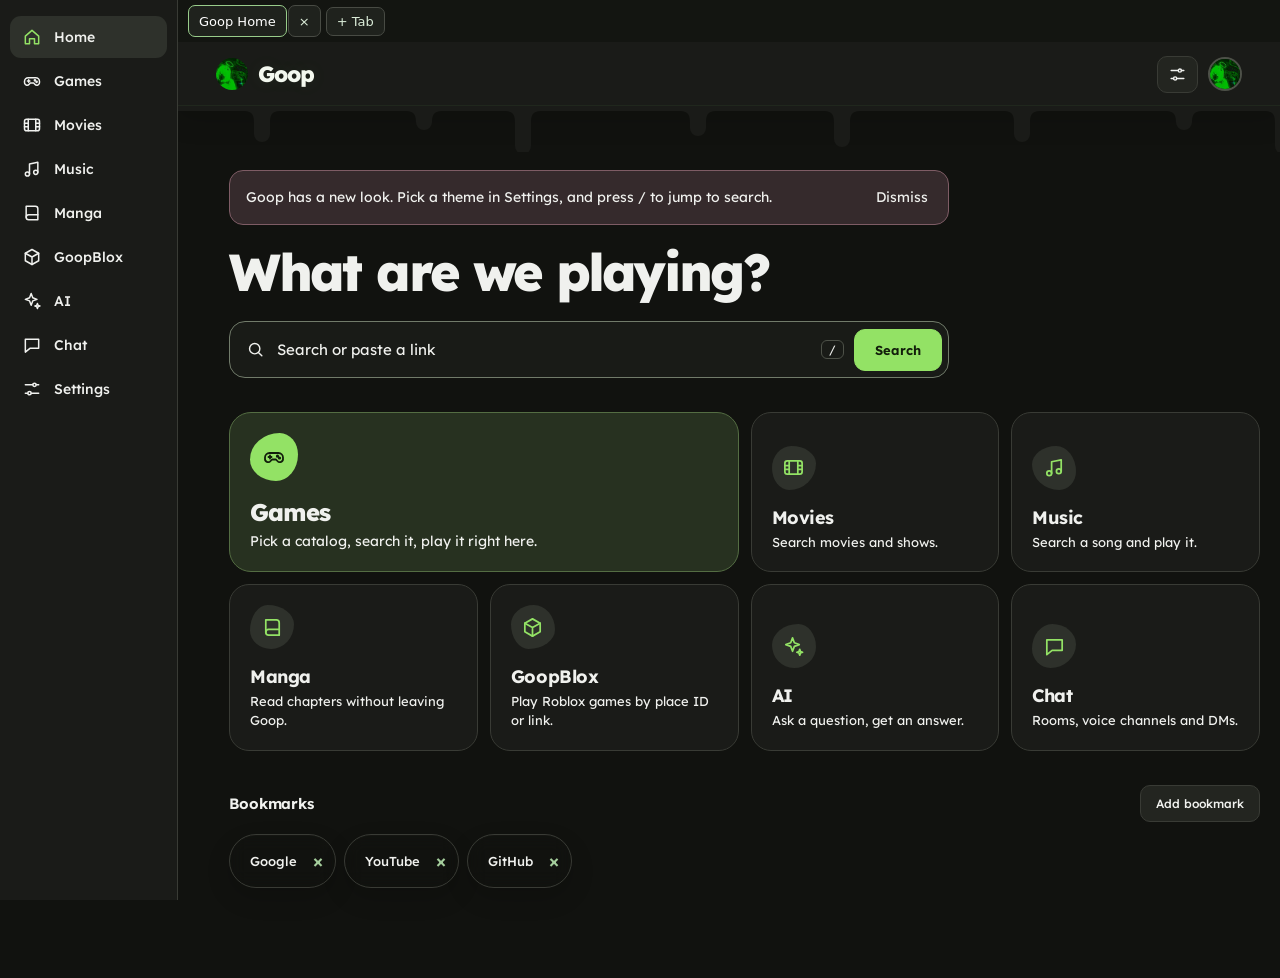
==== index.html @ 8675d6eb "Update Goop to the new SVG and HTML builds index.svg is now the new self-contained foreignObject bui" ====
<!doctype html>
<html lang="en"><head><meta charset="utf-8"><meta name="viewport" content="width=device-width,initial-scale=1"><title>Goop</title>
<script>try{var _t=localStorage.getItem('goop-theme');document.documentElement.dataset.theme=['goop','midnight','ember','matrix'].indexOf(_t)>-1?_t:'goop'}catch(e){document.documentElement.dataset.theme='goop'}</script>
<style data-screen="home" media="all">
@font-face{font-family:Lexend;font-style:normal;font-weight:100 900;font-display:swap;src:url([data-uri]) format('woff')}

:root{color-scheme:dark;--bg:hsl(calc(var(--hue) + 10) calc(var(--sat) * 41.7%) 4.7%);--panel:hsl(calc(var(--hue) + 5) calc(var(--sat) * 36.2%) 9.2%);--panel2:hsl(calc(var(--hue) + 4) calc(var(--sat) * 34.5%) 11.4%);--line:hsl(calc(var(--hue) + 3) calc(var(--sat) * 24.1%) 21.2%);--accent:hsl(calc(var(--ah) + -10) calc(var(--asat) * 48.1%) 74.3%);--text:hsl(calc(var(--hue) + -32) calc(var(--sat) * 26.3%) 92.5%);--muted:hsl(calc(var(--hue) + -13) calc(var(--sat) * 8.9%) 60.4%);--shadow:0 12px 36px #0003}
*{box-sizing:border-box}html{scroll-behavior:smooth}html,body{margin:0;min-height:100%;font-family:Lexend,system-ui,sans-serif;color:var(--text);background:var(--bg)}
body{background:radial-gradient(ellipse 65% 50% at 52% -8%,hsl(calc(var(--hue) + 5) calc(var(--sat) * 39.2%) 15.5%) 0%,transparent 80%),hsl(calc(var(--hue) + 10) calc(var(--sat) * 41.7%) 4.7%)}
button,input,select{font:inherit}button{cursor:pointer}button:focus-visible,input:focus-visible,select:focus-visible{outline:2px solid hsl(calc(var(--ah) + -13) calc(var(--asat) * 57.8%) 78.6%);outline-offset:2px}
.shell{min-height:100vh;display:flex;flex-direction:column}
.top{height:76px;padding:0 clamp(18px,5vw,84px);border-bottom:1px solid hsl(calc(var(--hue) + -2) calc(var(--sat) * 19.1%) 17.5%);display:flex;align-items:center;justify-content:space-between;background:hsl(calc(var(--hue) + 5) calc(var(--sat) * 40.0%) 5.9% / 0.812)}
.brand{color:var(--text);font-size:23px;letter-spacing:-1.1px;font-weight:700;display:flex;align-items:center;gap:12px;cursor:pointer}.brand .tag{border-left:1px solid var(--line);padding-left:12px;color:hsl(calc(var(--hue) + -9) calc(var(--sat) * 12.1%) 56.3%);font-size:12px;letter-spacing:0;font-weight:400;text-transform:none}
.logo-dot{width:12px;height:12px;background:hsl(calc(var(--ah) + -10) calc(var(--asat) * 48.1%) 74.3%);border-radius:50%;box-shadow:none;transform:none}
.topright,.nav{display:flex;align-items:center;gap:10px}.btn,.iconbtn{color:hsl(calc(var(--hue) + -11) calc(var(--sat) * 16.3%) 83.1%);background:hsl(calc(var(--hue) + 7) calc(var(--sat) * 33.3%) 10.6%);border:1px solid hsl(calc(var(--hue) + 2) calc(var(--sat) * 18.3%) 23.5%);padding:11px 16px;border-radius:10px;transition:background .15s,border-color .15s}.btn:hover,.iconbtn:hover{background:hsl(calc(var(--hue) + 2) calc(var(--sat) * 30.0%) 15.7%);border-color:hsl(calc(var(--hue) + -4) calc(var(--sat) * 15.0%) 44.3%)}.btn.primary{background:hsl(calc(var(--ah) + -10) calc(var(--asat) * 48.1%) 74.3%);border:1px solid hsl(calc(var(--ah) + -10) calc(var(--asat) * 48.1%) 74.3%);color:hsl(calc(var(--hue) + 5) calc(var(--sat) * 37.3%) 10.0%);font-weight:600}.btn.primary:hover{background:hsl(calc(var(--ah) + -14) calc(var(--asat) * 59.1%) 82.7%)}.iconbtn{padding:8px 12px}
.tag{font-weight:500;color:hsl(calc(var(--hue) + -15) calc(var(--sat) * 14.7%) 70.6%);font-size:12px;letter-spacing:.1px;text-transform:none}
.home{width:min(100% - 48px,1050px);margin:0 auto;padding:clamp(82px,13vh,145px) 0 55px;text-align:center}
.glowmark{display:none}h1{font-weight:700;font-size:clamp(68px,11vw,110px);letter-spacing:-6px;line-height:1.1;margin:8px 0 3px;text-shadow:none}h1 span{color:hsl(calc(var(--ah) + -10) calc(var(--asat) * 48.1%) 74.3%)}.sub{font-size:15px;font-weight:300;margin:13px 0 29px;color:hsl(calc(var(--hue) + -9) calc(var(--sat) * 9.9%) 68.2%)}
.searchrow{width:min(680px,100%);margin:0 auto;display:flex;gap:6px;padding:7px;background:hsl(calc(var(--hue) + -1) calc(var(--sat) * 25.8%) 12.2%);border:1px solid hsl(calc(var(--hue) + -3) calc(var(--sat) * 17.2%) 28.4%);border-radius:13px;box-shadow:var(--shadow)}
.searchrow input{flex:1;min-width:0;border:0;background:transparent;color:hsl(calc(var(--ah) + -25) calc(var(--asat) * 33.3%) 96.5%);outline:none;padding:14px 16px;font-size:14px}.searchrow input::placeholder{color:hsl(calc(var(--hue) + -10) calc(var(--sat) * 10.3%) 56.3%)}.searchrow .primary{padding:0 21px;border-radius:8px;font-size:13px}
.hint{font-size:12px;color:hsl(calc(var(--hue) + -3) calc(var(--sat) * 9.1%) 54.7%);margin:13px auto 0;max-width:680px;text-align:left;padding-left:8px}
.sectionheading{margin:56px 0 18px;display:flex;align-items:center;justify-content:space-between;gap:15px;text-align:left}.sectionheading h2{font-size:16px;font-weight:500;letter-spacing:-.2px;margin:0}.sectioninfo{font-size:12px;color:hsl(calc(var(--hue) + -11) calc(var(--sat) * 9.5%) 58.8%)}
.grid{display:grid;grid-template-columns:repeat(5,minmax(0,1fr));gap:12px}.tile{min-width:0;min-height:142px;padding:18px;display:flex;flex-direction:column;justify-content:space-between;align-items:flex-start;text-align:left;color:hsl(calc(var(--hue) + -32) calc(var(--sat) * 26.3%) 92.5%);background:hsl(calc(var(--hue) + 10) calc(var(--sat) * 33.3%) 9.4%);border:1px solid hsl(calc(var(--hue) + -0) calc(var(--sat) * 19.6%) 21.0%);border-radius:12px;box-shadow:none;transition:background .15s,border-color .15s,transform .15s}.tile:hover{background:hsl(calc(var(--hue) + 0) calc(var(--sat) * 29.6%) 13.9%);border-color:hsl(calc(var(--hue) + -6) calc(var(--sat) * 18.0%) 42.5%);transform:translateY(-2px)}.tile .emoji{display:grid;place-items:center;width:37px;height:37px;background:hsl(calc(var(--hue) + 3) calc(var(--sat) * 31.7%) 16.1%);border:1px solid hsl(calc(var(--hue) + -4) calc(var(--sat) * 25.9%) 22.7%);border-radius:9px;font-size:20px}.tile .name{display:block;font-size:14px;font-weight:600;margin-top:6px}.tile .detail{display:block;font-size:11px;color:hsl(calc(var(--hue) + -8) calc(var(--sat) * 12.4%) 60.6%);line-height:1.5;margin-top:4px}
.bookmarks{display:flex;gap:10px;flex-wrap:wrap;min-height:35px}.bookmark{background:hsl(calc(var(--hue) + 7) calc(var(--sat) * 34.6%) 10.2%);border:1px solid hsl(calc(var(--hue) + -4) calc(var(--sat) * 20.0%) 22.5%);border-radius:9px;color:hsl(calc(var(--hue) + -12) calc(var(--sat) * 21.7%) 86.5%);padding:10px 12px;display:flex;align-items:center;gap:7px;font-size:12px}.bookmark:hover{background:hsl(calc(var(--hue) + 3) calc(var(--sat) * 33.3%) 15.3%)}.bookmark .remove{border:0;background:none;color:hsl(calc(var(--hue) + -14) calc(var(--sat) * 10.8%) 61.8%);padding:0 2px;font-size:16px}.smallbtn{font-size:12px;padding:9px 12px}
.panelview{width:min(100% - 44px,1120px);margin:35px auto 60px}.viewhead{display:flex;justify-content:space-between;align-items:end;gap:18px;margin:25px 0}.viewhead h2{font-size:29px;letter-spacing:-1px;font-weight:600;margin:17px 0 6px}.muted{font-size:12px;color:var(--muted);line-height:1.7}.toolbar2{display:flex;align-items:center;flex-wrap:wrap;gap:10px}.field{background:hsl(calc(var(--hue) + 8) calc(var(--sat) * 35.8%) 10.4%);color:var(--text);border:1px solid hsl(calc(var(--hue) + -4) calc(var(--sat) * 19.1%) 27.6%);border-radius:9px;padding:12px 13px;min-width:170px}
.results{display:grid;grid-template-columns:repeat(auto-fill,minmax(165px,1fr));gap:13px;margin-top:20px}.result{min-width:0;text-align:left;color:var(--text);border:1px solid hsl(calc(var(--hue) + -7) calc(var(--sat) * 22.0%) 24.1%);border-radius:12px;background:hsl(calc(var(--hue) + 10) calc(var(--sat) * 36.0%) 9.8%);padding:11px;transition:background .15s}.result:hover{background:hsl(calc(var(--hue) + 1) calc(var(--sat) * 32.5%) 15.7%)}.poster{display:grid;place-items:center;overflow:hidden;height:120px;border-radius:8px;margin-bottom:12px;background:hsl(calc(var(--hue) + 4) calc(var(--sat) * 29.7%) 17.8%);font-size:28px}.poster img{width:100%;height:100%;object-fit:cover}.result strong{display:block;white-space:nowrap;overflow:hidden;text-overflow:ellipsis;font-size:13px;font-weight:500}.result small{color:hsl(calc(var(--hue) + -7) calc(var(--sat) * 12.1%) 61.2%);font-size:11px}
.notice{padding:15px;border:1px solid hsl(calc(var(--hue) + -8) calc(var(--sat) * 19.8%) 33.7%);background:hsl(calc(var(--hue) + 8) calc(var(--sat) * 33.3%) 14.1%);border-radius:10px;margin:14px 0;color:hsl(calc(var(--hue) + -27) calc(var(--sat) * 20.0%) 83.3%);font-size:13px;line-height:1.8}.notice a{color:hsl(calc(var(--ah) + -29) calc(var(--asat) * 71.4%) 84.9%)}
.settings{max-width:760px}.settinggroup{border:1px solid hsl(calc(var(--hue) + -2) calc(var(--sat) * 21.1%) 22.4%);background:hsl(calc(var(--hue) + 10) calc(var(--sat) * 33.3%) 9.4%);border-radius:12px;padding:22px;margin:13px 0}.settinggroup h3{font-weight:600;font-size:15px;margin:0 0 18px}.settinggroup label{display:block;margin:16px 0 7px;color:hsl(calc(var(--hue) + -14) calc(var(--sat) * 16.4%) 76.1%);font-size:12px}.settinggroup input,.settinggroup select{width:100%;background:hsl(calc(var(--hue) + 2) calc(var(--sat) * 42.1%) 7.5%);border:1px solid hsl(calc(var(--hue) + -5) calc(var(--sat) * 21.5%) 25.5%);color:var(--text);border-radius:9px;padding:12px;font-size:13px}.settinggroup .inline{display:flex;gap:10px}.settinggroup .inline>*{flex:1}.checkrow{display:flex!important;align-items:center;gap:10px}.checkrow input{width:auto}
.browser{height:calc(100vh - 76px);display:flex;flex-direction:column}.browserbar{display:flex;gap:7px;padding:10px 15px;align-items:center;background:hsl(calc(var(--hue) + 1) calc(var(--sat) * 36.8%) 7.5%);border-bottom:1px solid hsl(calc(var(--hue) + 0) calc(var(--sat) * 24.0%) 19.6%)}.browserbar input{flex:1;min-width:0;border:1px solid hsl(calc(var(--hue) + -6) calc(var(--sat) * 20.0%) 25.5%);background:hsl(calc(var(--hue) + 9) calc(var(--sat) * 39.6%) 10.4%);color:var(--text);border-radius:9px;padding:12px}.browserbar .btn{padding:9px 11px}.browser iframe{border:0;flex:1;width:100%;background:#fff}.browsermsg{padding:9px 16px;color:hsl(calc(var(--hue) + -15) calc(var(--sat) * 21.1%) 78.6%);font-size:12px;background:hsl(calc(var(--hue) + 5) calc(var(--sat) * 34.5%) 10.8%);border-top:1px solid hsl(calc(var(--hue) + -6) calc(var(--sat) * 20.0%) 21.6%)}
.hidden{display:none!important}.toast{position:fixed;right:22px;bottom:22px;max-width:min(400px,90vw);padding:13px 16px;border-radius:10px;background:hsl(calc(var(--hue) + -2) calc(var(--sat) * 28.4%) 18.6%);border:1px solid hsl(calc(var(--hue) + -11) calc(var(--sat) * 13.8%) 45.5%);color:hsl(calc(var(--ah) + -35) calc(var(--asat) * 50.0%) 95.3%);box-shadow:var(--shadow);z-index:20;font-size:13px}.foot{color:hsl(calc(var(--hue) + -3) calc(var(--sat) * 11.1%) 44.1%);font-size:10px;letter-spacing:1.5px;margin:78px 0 0}
@media(max-width:760px){.grid{grid-template-columns:repeat(2,minmax(0,1fr))}.home{width:calc(100% - 32px);padding-top:80px}.top{padding:0 16px}.brand .tag{display:none}.topright .btn{padding:9px 11px}.searchrow{padding:5px}.searchrow .primary{padding:0 13px}.sectionheading{margin-top:40px}.viewhead{align-items:start;flex-direction:column}.browserbar{flex-wrap:wrap}.browserbar input{min-width:55%;order:2}.settinggroup .inline{flex-direction:column}.foot{margin-top:48px}}

/* Goop: simple, compact home layout */
body{background:hsl(calc(var(--hue) + 6) calc(var(--sat) * 24.1%) 5.7%)}
.top{height:68px;background:hsl(calc(var(--hue) + 0) calc(var(--sat) * 24.3%) 7.3%);border-color:hsl(calc(var(--hue) + -4) calc(var(--sat) * 20.0%) 18.6%)}
.brand{font-size:22px;letter-spacing:-.8px;gap:0}.logo-dot{display:none}
.home{width:min(100% - 42px,950px);padding:105px 0 70px}
h1{font-size:clamp(64px,9vw,92px);font-weight:650;letter-spacing:-4.5px;margin:0 0 30px;color:hsl(calc(var(--ah) + -1) calc(var(--asat) * 41.2%) 93.3%)}
.searchrow{width:min(660px,100%);border-radius:12px;background:hsl(calc(var(--hue) + 2) calc(var(--sat) * 19.3%) 11.2%);border:1px solid hsl(calc(var(--hue) + -6) calc(var(--sat) * 18.2%) 26.9%);box-shadow:none;padding:5px}
.searchrow input{font-size:15px;padding:13px 16px}.searchrow .primary{font-size:13px}
.sectionheading{margin:46px 0 14px}.sectionheading h2{font-size:16px;font-weight:600;letter-spacing:-.4px}
.bookmarks{display:grid;grid-template-columns:repeat(auto-fill,minmax(150px,1fr));gap:10px;min-height:0}
.bookmark{background:hsl(calc(var(--hue) + 6) calc(var(--sat) * 28.0%) 9.8%);border:1px solid hsl(calc(var(--hue) + -0) calc(var(--sat) * 20.4%) 20.2%);border-radius:10px;min-height:54px;padding:10px 12px;display:flex;justify-content:space-between;gap:8px;align-items:center;text-align:left;font-weight:500;font-size:13px;min-width:0}
.bookmark>button:first-child{overflow:hidden;text-overflow:ellipsis;white-space:nowrap;text-align:left;min-width:0;font-weight:500}
.bookmark .remove{color:hsl(calc(var(--hue) + -8) calc(var(--sat) * 12.6%) 54.7%);flex-shrink:0;font-size:20px}.bookmark:hover{border-color:hsl(calc(var(--hue) + 1) calc(var(--sat) * 14.6%) 46.9%);background:hsl(calc(var(--hue) + 2) calc(var(--sat) * 27.5%) 13.5%)}
.grid{grid-template-columns:repeat(5,minmax(0,1fr));gap:10px}
.tile{min-height:76px;padding:17px 16px;background:hsl(calc(var(--hue) + 6) calc(var(--sat) * 28.0%) 9.8%);border-radius:11px;flex-direction:row;align-items:center;justify-content:space-between;border-color:hsl(calc(var(--hue) + -0) calc(var(--sat) * 20.4%) 20.2%);transform:none!important}
.tile:hover{background:hsl(calc(var(--hue) + 2) calc(var(--sat) * 26.8%) 13.9%);border-color:hsl(calc(var(--hue) + 1) calc(var(--sat) * 14.6%) 46.9%)}.tile .name{margin:0;font-size:13px;font-weight:550}.tile .detail,.tile .emoji{display:none}.tile-arrow{color:hsl(calc(var(--hue) + -0) calc(var(--sat) * 14.6%) 59.6%);font-size:23px;font-weight:300;line-height:1}
.btn{border-radius:9px}.smallbtn{font-size:12px}
.poster{font-size:0}.poster:empty:after{content:' ';display:block;width:32px;height:32px;border:1px solid hsl(calc(var(--hue) + -5) calc(var(--sat) * 21.9%) 33.1%);border-radius:8px;transform:rotate(-8deg)}
@media(max-width:760px){.home{padding-top:87px}.grid{grid-template-columns:repeat(2,minmax(0,1fr))}.bookmarks{grid-template-columns:repeat(2,minmax(0,1fr))}.tile{min-height:68px}.topright .btn{font-size:12px}}


/* Glitch + neon refresh */
:root{
  --bg:hsl(calc(var(--hue) + 10) calc(var(--sat) * 41.7%) 4.7%);
  --bg2:hsl(calc(var(--hue) + 13) calc(var(--sat) * 35.5%) 6.1%);
  --panel:hsl(calc(var(--hue) + 10) calc(var(--sat) * 33.3%) 9.4%);
  --panelHi:hsl(calc(var(--hue) + 8) calc(var(--sat) * 30.2%) 12.4%);
  --line:hsl(calc(var(--hue) + -2) calc(var(--sat) * 20.3%) 23.1%);
  --line2:hsl(calc(var(--hue) + -1) calc(var(--sat) * 19.8%) 34.7%);
  --glow:hsl(calc(var(--ah) + 12) calc(var(--asat) * 100.0%) 75.9% / 0.140);
  --glow-strong:hsl(calc(var(--ah) + 12) calc(var(--asat) * 100.0%) 75.9% / 0.280);
  --text:hsl(calc(var(--ah) + 2) calc(var(--asat) * 36.0%) 95.1%);
}
body{
  position:relative;
  background:
    radial-gradient(circle at 18% 12%, hsl(calc(var(--ah) + 11) calc(var(--asat) * 100.0%) 68.8% / 0.080), transparent 28%),
    radial-gradient(circle at 82% 16%, hsl(calc(var(--ah) + 15) calc(var(--asat) * 68.2%) 56.9% / 0.070), transparent 25%),
    linear-gradient(180deg, hsl(calc(var(--hue) + 13) calc(var(--sat) * 31.0%) 5.7%) 0%, hsl(calc(var(--hue) + 10) calc(var(--sat) * 45.5%) 4.3%) 100%) !important;
  overflow-x:hidden;
}
body::before,
body::after{
  content:"";
  position:fixed;
  inset:0;
  pointer-events:none;
  z-index:0;
}
body::before{
  opacity:.3;
  background:
    repeating-linear-gradient(
      180deg,
      hsl(calc(var(--ah) + 12) calc(var(--asat) * 100.0%) 70.0% / 0.040) 0px,
      hsl(calc(var(--ah) + 12) calc(var(--asat) * 100.0%) 70.0% / 0.040) 1px,
      transparent 2px,
      transparent 4px
    ),
    linear-gradient(90deg, transparent 0%, hsl(calc(var(--ah) + 14) calc(var(--asat) * 100.0%) 70.4% / 0.050) 48%, transparent 50%, transparent 100%);
  animation:scanFloat 13s linear infinite;
}
body::after{
  opacity:.12;
  mix-blend-mode:screen;
  background:
    linear-gradient(0deg, transparent 0 8%, hsl(calc(var(--ah) + 10) calc(var(--asat) * 100.0%) 74.3% / 0.700) 8.15% 8.35%, transparent 8.5% 16%, hsl(calc(var(--ah) + 10) calc(var(--asat) * 100.0%) 74.3% / 0.350) 16.1% 16.25%, transparent 16.3% 100%);
  animation:glitchSweep 9s steps(1,end) infinite;
}
.shell,.top,.home,.panelview,.browser{position:relative;z-index:1}
@keyframes scanFloat{
  0%{transform:translateY(0)}
  100%{transform:translateY(18px)}
}
@keyframes glitchSweep{
  0%, 87%, 100%{transform:translateX(0);opacity:.08}
  88%{transform:translateX(-2px);opacity:.16}
  89%{transform:translateX(2px);opacity:.1}
  90%{transform:translateX(-1px);opacity:.14}
  91%{transform:translateX(1px);opacity:.1}
}
.top{
  background:hsl(calc(var(--hue) + 7) calc(var(--sat) * 37.9%) 5.7% / 0.840)!important;
  backdrop-filter:blur(12px);
  box-shadow:0 10px 30px rgba(0,0,0,.18), inset 0 -1px 0 hsl(calc(var(--ah) + 11) calc(var(--asat) * 100.0%) 73.5% / 0.050);
}
.brand{
  color:hsl(calc(var(--ah) + -5) calc(var(--asat) * 39.1%) 95.5%);
  text-shadow:0 0 18px hsl(calc(var(--ah) + 10) calc(var(--asat) * 100.0%) 75.3% / 0.080);
}
h1{
  text-shadow:0 0 28px hsl(calc(var(--ah) + 9) calc(var(--asat) * 100.0%) 73.9% / 0.120);
}
.searchrow{
  background:hsl(calc(var(--hue) + 8) calc(var(--sat) * 26.5%) 9.6% / 0.960)!important;
  border-color:hsl(calc(var(--hue) + -5) calc(var(--sat) * 18.3%) 33.1%)!important;
  box-shadow:
    0 16px 48px rgba(0,0,0,.28),
    0 0 0 1px hsl(calc(var(--ah) + 10) calc(var(--asat) * 100.0%) 76.7% / 0.040),
    0 0 36px hsl(calc(var(--ah) + 12) calc(var(--asat) * 100.0%) 69.6% / 0.070);
}
.searchrow:focus-within{
  border-color:hsl(calc(var(--hue) + -8) calc(var(--sat) * 20.0%) 52.9%)!important;
  box-shadow:
    0 18px 52px rgba(0,0,0,.32),
    0 0 0 1px hsl(calc(var(--ah) + 9) calc(var(--asat) * 100.0%) 81.4% / 0.080),
    0 0 44px hsl(calc(var(--ah) + 11) calc(var(--asat) * 100.0%) 72.0% / 0.140);
}
.searchrow input{
  color:hsl(calc(var(--ah) + 3) calc(var(--asat) * 50.0%) 96.9%);
}
.btn,.iconbtn,.bookmark,.tile,.result,.settinggroup,.field,.browserbar input{
  box-shadow:0 1px 0 rgba(255,255,255,.02) inset, 0 10px 24px rgba(0,0,0,.16);
}
.btn,.iconbtn{
  background:hsl(calc(var(--hue) + 5) calc(var(--sat) * 28.8%) 11.6%)!important;
  border-color:hsl(calc(var(--hue) + -2) calc(var(--sat) * 20.3%) 26.1%)!important;
}
.btn:hover,.iconbtn:hover{
  background:hsl(calc(var(--hue) + 8) calc(var(--sat) * 31.6%) 14.9%)!important;
  border-color:hsl(calc(var(--hue) + -6) calc(var(--sat) * 15.1%) 49.4%)!important;
  box-shadow:0 0 0 1px hsl(calc(var(--ah) + 10) calc(var(--asat) * 100.0%) 79.0% / 0.040),0 12px 28px rgba(0,0,0,.22),0 0 20px hsl(calc(var(--ah) + 13) calc(var(--asat) * 100.0%) 67.8% / 0.080);
}
.btn.primary{
  background:hsl(calc(var(--ah) + -2) calc(var(--asat) * 35.9%) 74.3%)!important;
  color:hsl(calc(var(--hue) + -1) calc(var(--sat) * 33.3%) 9.4%)!important;
  border-color:hsl(calc(var(--ah) + -10) calc(var(--asat) * 60.9%) 82.9%)!important;
  box-shadow:0 10px 24px rgba(0,0,0,.18),0 0 18px hsl(calc(var(--ah) + 9) calc(var(--asat) * 100.0%) 77.1% / 0.160);
}
.bookmark,
.tile,
.result,
.settinggroup{
  background:hsl(calc(var(--hue) + 8) calc(var(--sat) * 28.9%) 8.8%)!important;
  border-color:hsl(calc(var(--hue) + -5) calc(var(--sat) * 19.7%) 23.9%)!important;
}
.bookmark:hover,
.tile:hover,
.result:hover{
  border-color:hsl(calc(var(--hue) + -4) calc(var(--sat) * 15.8%) 52.9%)!important;
  box-shadow:0 12px 28px rgba(0,0,0,.22), 0 0 18px hsl(calc(var(--ah) + 12) calc(var(--asat) * 100.0%) 69.6% / 0.080);
}
.tile-arrow,
.bookmark .remove{
  color:hsl(calc(var(--ah) + 12) calc(var(--asat) * 32.9%) 70.8%)!important;
}
.poster{
  background:hsl(calc(var(--hue) + 4) calc(var(--sat) * 31.6%) 15.5%)!important;
}
.poster:empty:after{
  border-color:hsl(calc(var(--hue) + -5) calc(var(--sat) * 22.1%) 45.3%)!important;
  box-shadow:0 0 18px hsl(calc(var(--ah) + 13) calc(var(--asat) * 100.0%) 71.4% / 0.100);
}
.browserbar{
  background:hsl(calc(var(--hue) + 3) calc(var(--sat) * 35.1%) 7.3% / 0.920)!important;
  backdrop-filter:blur(10px);
}
.browsermsg{
  color:hsl(calc(var(--ah) + 7) calc(var(--asat) * 35.2%) 86.1%)!important;
  background:hsl(calc(var(--hue) + 7) calc(var(--sat) * 33.3%) 10.6%)!important;
}
.notice{
  border-color:hsl(calc(var(--hue) + -5) calc(var(--sat) * 16.9%) 40.6%)!important;
  background:hsl(calc(var(--hue) + 3) calc(var(--sat) * 32.1%) 11.0%)!important;
}


/* Goop Matrix rain — decorative canvas behind fully usable page */
#matrixRain {
  position:fixed; inset:0; width:100%; height:100%; z-index:0;
  pointer-events:none; opacity:.78;
}
body {
  background:hsl(calc(var(--hue) + -3) calc(var(--sat) * 53.8%) 2.5%) !important;
}
body::before {
  z-index:0;
  opacity:1;
  transform:none !important;
  animation:none !important;
  background:
    radial-gradient(ellipse 60% 42% at 50% 24%, rgba(0,0,0,.25), rgba(0,0,0,.53) 85%, rgba(0,0,0,.70)),
    linear-gradient(180deg, hsl(calc(var(--hue) + -3) calc(var(--sat) * 63.6%) 2.2% / 0.080), hsl(calc(var(--hue) + 0) calc(var(--sat) * 75.0%) 1.6% / 0.280));
}
body::after {
  z-index:0; opacity:.17; animation:glitchSweep 9s steps(1,end) infinite;
}
.shell { position:relative; z-index:1; }
.home { padding-top:clamp(88px,13vh,140px); }
.matrix-title {
  position:relative; display:table; margin:0 auto 33px;
  font-family:Lexend,system-ui,sans-serif;
  font-size:clamp(78px,12vw,140px); font-weight:800;
  line-height:1.13; letter-spacing:-.075em; padding-right:.075em;
  color:hsl(calc(var(--ah) + -3) calc(var(--asat) * 100.0%) 85.5%);
  background-image:
    repeating-linear-gradient(0deg, hsl(calc(var(--ah) + -7) calc(var(--asat) * 100.0%) 90.0% / 0.940) 0px 2px, hsl(calc(var(--hue) + -7) calc(var(--sat) * 63.1%) 35.1% / 0.660) 3px 5px, hsl(calc(var(--ah) + 5) calc(var(--asat) * 100.0%) 76.9% / 0.950) 6px 9px),
    linear-gradient(180deg,hsl(calc(var(--ah) + -11) calc(var(--asat) * 100.0%) 90.6%),hsl(calc(var(--ah) + 12) calc(var(--asat) * 64.3%) 54.9%) 64%,hsl(calc(var(--hue) + 0) calc(var(--sat) * 84.6%) 17.8%));
  -webkit-background-clip:text; background-clip:text;
  -webkit-text-fill-color:transparent;
  filter:drop-shadow(0 0 8px hsl(calc(var(--ah) + 10) calc(var(--asat) * 100.0%) 61.8% / 0.600)) drop-shadow(0 0 27px hsl(calc(var(--ah) + 11) calc(var(--asat) * 100.0%) 57.3% / 0.280));
  animation:matrixTitleFlash 8s steps(1,end) infinite;
}
.matrix-title::before {
  content:attr(data-text); position:absolute; inset:0;
  color:hsl(calc(var(--ah) + 12) calc(var(--asat) * 99.1%) 56.9%); -webkit-text-fill-color:hsl(calc(var(--ah) + 12) calc(var(--asat) * 99.1%) 56.9%);
  opacity:.17; transform:translate(2px,0);
  clip-path:inset(35% 0 59% 0);
  animation:matrixTitleGlitch 7s steps(1,end) infinite;
  pointer-events:none;
}
.matrix-title::after {
  content:attr(data-text); position:absolute; inset:0;
  color:hsl(calc(var(--ah) + -9) calc(var(--asat) * 100.0%) 94.1%); -webkit-text-fill-color:hsl(calc(var(--ah) + -9) calc(var(--asat) * 100.0%) 94.1%);
  opacity:.13; transform:translate(-2px,0);
  clip-path:inset(69% 0 27% 0);
  animation:matrixTitleGlitch2 9s steps(1,end) infinite;
  pointer-events:none;
}
@keyframes matrixTitleFlash {
  0%,94%,96%,100%{opacity:1}
  95%{opacity:.86}
}
@keyframes matrixTitleGlitch {
  0%,91%,94%,100%{transform:translate(2px,0);opacity:0}
  92%{transform:translate(8px,0);opacity:.48}
  93%{transform:translate(-4px,0);opacity:.24}
}
@keyframes matrixTitleGlitch2 {
  0%,82%,85%,100%{transform:translate(-2px,0);opacity:0}
  83%{transform:translate(-7px,0);opacity:.42}
  84%{transform:translate(5px,0);opacity:.2}
}
.searchrow, .bookmark, .tile, .result, .settinggroup {
  backdrop-filter:blur(9px);
}
.searchrow {background:hsl(calc(var(--hue) + -4) calc(var(--sat) * 51.4%) 7.3% / 0.880) !important;border-color:hsl(calc(var(--hue) + -10) calc(var(--sat) * 28.1%) 37.6%) !important}
.bookmark, .tile, .result, .settinggroup {
  background:hsl(calc(var(--hue) + 4) calc(var(--sat) * 42.9%) 6.9%) !important;
}
.top {background:hsl(calc(var(--hue) + -5) calc(var(--sat) * 54.5%) 4.3% / 0.890) !important}
@media(prefers-reduced-motion:reduce) {
  .matrix-title,.matrix-title::before,.matrix-title::after,body::after{animation:none!important}
  .matrix-title::before,.matrix-title::after{opacity:0!important}
}



/* Intentionally bright, self-contained binary background — no external GIF. */
#matrixRain{
  position:fixed !important;
  inset:0 !important;
  width:100vw !important; height:100vh !important;
  z-index:0 !important; pointer-events:none !important;
  opacity:1 !important;
  filter:none !important;
}
body::before{
  content:"";position:fixed;inset:0;z-index:0;pointer-events:none;
  opacity:1 !important;animation:none !important;transform:none !important;
  background:radial-gradient(ellipse at 50% 36%,
    hsl(calc(var(--hue) + 0) calc(var(--sat) * 100.0%) 1.8% / 0.260) 0%,hsl(calc(var(--hue) + 0) calc(var(--sat) * 100.0%) 1.8% / 0.120) 40%,hsl(calc(var(--hue) + 2) calc(var(--sat) * 100.0%) 1.6% / 0.450) 100%) !important;
}
body::after{display:none !important}
body{background:hsl(calc(var(--hue) + -11) calc(var(--sat) * 77.8%) 1.8%) !important;}
.shell{position:relative;z-index:1}
.home{background:transparent}
.top{background:hsl(calc(var(--hue) + 0) calc(var(--sat) * 75.0%) 3.1% / 0.850)!important}
.searchrow{background:hsl(calc(var(--hue) + -1) calc(var(--sat) * 61.5%) 5.1% / 0.920)!important}
.tile,.bookmark,.result,.settinggroup{background:hsl(calc(var(--hue) + 1) calc(var(--sat) * 58.3%) 4.7% / 0.890)!important}
@media(prefers-reduced-motion:reduce){#matrixRain{opacity:1!important}}

/* Binary background using real text; visible even before JavaScript loads. */
body{background:hsl(calc(var(--hue) + -11) calc(var(--sat) * 77.8%) 1.8%)!important;isolation:isolate}
body::before,body::after{display:none!important}
#matrixRain,#binaryGif{display:none!important}
#binaryBackdrop{
 position:fixed;inset:0;z-index:0;overflow:hidden;
 background:radial-gradient(ellipse 60% 50% at 50% 28%,hsl(calc(var(--hue) + -7) calc(var(--sat) * 81.8%) 4.3%) 0%,hsl(calc(var(--hue) + -5) calc(var(--sat) * 80.0%) 2.0%) 63%,hsl(calc(var(--hue) + -10) calc(var(--sat) * 100.0%) 1.2%) 100%);
 pointer-events:none;
}
#binaryBackdrop::after{
 content:"";position:absolute;inset:0;pointer-events:none;
 background:radial-gradient(ellipse 65% 55% at 50% 46%,transparent 18%,hsl(calc(var(--hue) + -20) calc(var(--sat) * 100.0%) 0.8% / 0.300) 100%);
}
.binary-column{
 position:absolute;left:var(--x);top:-70vh;
 display:block;white-space:pre;text-align:center;
 color:hsl(calc(var(--ah) + 5) calc(var(--asat) * 100.0%) 63.9%);font:700 19px/23px monospace;
 opacity:var(--brightness);
 text-shadow:0 0 8px hsl(calc(var(--ah) + 8) calc(var(--asat) * 100.0%) 53.9%),0 0 21px hsl(calc(var(--ah) + 9) calc(var(--asat) * 100.0%) 51.4% / 0.650);
 transform:translateY(var(--offset));
 animation:binaryDrift var(--speed) linear var(--delay) infinite;
 will-change:transform;
}
.binary-column:nth-child(4n){color:hsl(calc(var(--ah) + 0) calc(var(--asat) * 100.0%) 82.4%);text-shadow:0 0 10px hsl(calc(var(--ah) + 1) calc(var(--asat) * 100.0%) 73.3%),0 0 25px hsl(calc(var(--ah) + 3) calc(var(--asat) * 100.0%) 57.3% / 0.650)}
.binary-column:nth-child(3n){font-size:17px;line-height:25px;opacity:calc(var(--brightness)*.7)}
@keyframes binaryDrift{from{transform:translateY(-60vh)}to{transform:translateY(110vh)}}
.shell{position:relative!important;z-index:2!important}
.top{background:hsl(calc(var(--hue) + -2) calc(var(--sat) * 100.0%) 2.5% / 0.900)!important}
.searchrow{background:hsl(calc(var(--hue) + -4) calc(var(--sat) * 78.9%) 3.7% / 0.940)!important}
.bookmark,.tile,.result,.settinggroup{background:hsl(calc(var(--hue) + -4) calc(var(--sat) * 71.4%) 4.1% / 0.930)!important}
@media(prefers-reduced-motion:reduce){.binary-column{animation:none!important;transform:translateY(0)!important}}


/* Calm Matrix effect: gentle vertical scrolling, no strobing. */
.binary-column{
  animation-name:goopSlowBinary !important;
  animation-duration:var(--calm-speed, 30s) !important;
  animation-timing-function:linear !important;
  animation-iteration-count:infinite !important;
  text-shadow:0 0 6px hsl(calc(var(--ah) + 9) calc(var(--asat) * 100.0%) 60.4% / 0.650),0 0 14px hsl(calc(var(--hue) + -6) calc(var(--sat) * 73.5%) 45.9% / 0.240) !important;
}
.binary-column:nth-child(4n){text-shadow:0 0 7px hsl(calc(var(--ah) + 3) calc(var(--asat) * 100.0%) 78.4% / 0.600),0 0 16px hsl(calc(var(--ah) + 11) calc(var(--asat) * 82.0%) 52.2% / 0.220)!important}
@keyframes goopSlowBinary{
  from{transform:translate3d(0,-35vh,0)}
  to{transform:translate3d(0,100vh,0)}
}
/* Distinct moderate-speed bands create visibly moving but calm code rain. */
.binary-column:nth-child(5n+1){--calm-speed:27s}
.binary-column:nth-child(5n+2){--calm-speed:31s}
.binary-column:nth-child(5n+3){--calm-speed:35s}
.binary-column:nth-child(5n+4){--calm-speed:39s}
.binary-column:nth-child(5n){--calm-speed:43s}
/* Reduce distraction: keep the Goop title continuously illuminated. */
.matrix-title,.matrix-title::before,.matrix-title::after{animation:none!important}
.matrix-title::before,.matrix-title::after{opacity:0!important}
@media(prefers-reduced-motion:reduce){
  .binary-column{animation:none!important;transform:translateY(var(--offset))!important}
}

/* Visible, seamless Matrix binary motion, no JS / no external assets */
#binaryBackdrop,#matrixRain,#binaryGif{display:none!important}
#goopBinaryRain{
 position:fixed!important;inset:0!important;overflow:hidden!important;
 z-index:0!important;pointer-events:none!important;display:block!important;
 background:radial-gradient(ellipse at 50% 35%,hsl(calc(var(--hue) + -3) calc(var(--sat) * 100.0%) 5.5%) 0%,hsl(calc(var(--hue) + 0) calc(var(--sat) * 100.0%) 2.4%) 65%,hsl(calc(var(--hue) + -11) calc(var(--sat) * 100.0%) 1.4%) 100%);
}
.goop-rain-column{
 position:absolute;display:block;top:-1628px;left:var(--x);
 white-space:pre;text-align:center;font:600 18px/22px monospace;
 color:hsl(calc(var(--ah) + 11) calc(var(--asat) * 100.0%) 62.9%);opacity:var(--bright);
 text-shadow:0 0 7px hsl(calc(var(--ah) + 8) calc(var(--asat) * 100.0%) 54.5% / 0.750),0 0 20px hsl(calc(var(--hue) + -8) calc(var(--sat) * 92.3%) 41.0% / 0.350);
 will-change:transform;
 animation:goopFall var(--duration) linear var(--lag) infinite !important;
 animation-play-state:running!important;
}
.goop-rain-column:nth-child(4n){color:hsl(calc(var(--ah) + 6) calc(var(--asat) * 100.0%) 77.3%)}
@keyframes goopFall{from{transform:translate3d(0,0,0)}to{transform:translate3d(0,1628px,0)}}
.shell{position:relative!important;z-index:2!important}
.top{background:hsl(calc(var(--hue) + 2) calc(var(--sat) * 100.0%) 2.2% / 0.880)!important}
.searchrow{background:hsl(calc(var(--hue) + -1) calc(var(--sat) * 80.0%) 3.9% / 0.930)!important}
.tile,.bookmark,.result,.settinggroup{background:hsl(calc(var(--hue) + -1) calc(var(--sat) * 72.7%) 4.3% / 0.920)!important}
/* Reducing motion is handled with a user-controlled toggle instead of stopping it invisibly. */
body.goop-motion-off .goop-rain-column{animation:none!important;transform:translate3d(0,800px,0)!important}
@media(max-width:650px){.goop-rain-column{font-size:15px;line-height:22px}}

/* Calm Matrix: dim, sparse rain that moves in the distance */
#goopBinaryRain{background:linear-gradient(180deg,hsl(calc(var(--hue) + 0) calc(var(--sat) * 69.2%) 2.5%),hsl(calc(var(--hue) + -4) calc(var(--sat) * 55.6%) 5.3%) 55%,hsl(calc(var(--hue) + 0) calc(var(--sat) * 69.2%) 2.5%))!important}
.goop-rain-column{
 color:hsl(calc(var(--ah) + 10) calc(var(--asat) * 75.0%) 65.5%)!important;
 opacity:calc(var(--bright) * .46)!important;
 font-weight:400!important;
 text-shadow:0 0 7px hsl(calc(var(--ah) + 7) calc(var(--asat) * 66.7%) 52.9% / 0.350)!important;
 animation-timing-function:linear!important;
}
.goop-rain-column:nth-child(3n){opacity:calc(var(--bright) * .13)!important}
.goop-rain-column:nth-child(7n){display:none!important}
/* Fixed vignette: brighter in the edges, subdued behind the search */
#goopBinaryRain::after{content:"";position:absolute;inset:0;pointer-events:none;background:radial-gradient(ellipse at 50% 32%,hsl(calc(var(--hue) + -5) calc(var(--sat) * 100.0%) 1.6% / 0.620),hsl(calc(var(--hue) + 0) calc(var(--sat) * 100.0%) 1.8% / 0.120) 76%)}
@media(prefers-reduced-motion:reduce){.goop-rain-column{animation:none!important}}

/* Reliable, medium-speed binary movement. */
#goopBinaryRain .goop-rain-column {
  animation: goopVisibleFall var(--duration2, 19s) linear var(--lag2, 0s) infinite !important;
  animation-play-state:running !important;
  opacity: calc(var(--bright) * .65) !important;
  color:hsl(calc(var(--ah) + 9) calc(var(--asat) * 95.3%) 75.1%) !important;
  text-shadow:0 0 7px hsl(calc(var(--ah) + 8) calc(var(--asat) * 100.0%) 60.8% / 0.550) !important;
}
#goopBinaryRain .goop-rain-column:nth-child(3n){
  opacity:calc(var(--bright) * .42) !important;
}
#goopBinaryRain .goop-rain-column:nth-child(7n){
  display:block !important;
  opacity:calc(var(--bright) * .20) !important;
}
@keyframes goopVisibleFall {
  from {transform:translate3d(0,0,0)}
  to {transform:translate3d(0,1628px,0)}
}
@media (prefers-reduced-motion:reduce) {
  #goopBinaryRain .goop-rain-column {
    animation:goopVisibleFall var(--duration2,19s) linear var(--lag2,0s) infinite !important;
  }
}
body.goop-motion-off #goopBinaryRain .goop-rain-column {
  animation:none !important;
  transform:translate3d(0,800px,0) !important;
}

/* In-page search fallback when no Scramjet proxy is installed */
.browser{position:relative}.search-fallback{flex:1;min-height:0;overflow:auto;padding:26px max(20px,calc((100% - 920px)/2));background:hsl(calc(var(--hue) + 2) calc(var(--sat) * 64.7%) 3.3% / 0.970);color:hsl(calc(var(--ah) + 9) calc(var(--asat) * 45.9%) 92.7%)}
.search-fallback h2{font-size:24px;letter-spacing:-.6px;margin:4px 0 9px}
.search-fallback p{color:hsl(calc(var(--hue) + -7) calc(var(--sat) * 19.2%) 71.4%);font-size:13px;line-height:1.65}
.search-fallback .search-result{display:block;width:100%;padding:18px 0;border:0;border-bottom:1px solid hsl(calc(var(--hue) + 5) calc(var(--sat) * 30.1%) 20.2%);background:none;text-align:left;color:inherit;cursor:pointer}
.search-fallback .search-result strong{font-size:16px;color:hsl(calc(var(--ah) + 7) calc(var(--asat) * 70.9%) 78.4%);font-weight:550}
.search-fallback .search-result span{display:block;margin-top:7px;font-size:12px;color:hsl(calc(var(--hue) + 1) calc(var(--sat) * 15.2%) 70.4%);line-height:1.6}
.search-fallback .search-result:hover strong{text-decoration:underline}
.search-fallback .search-panel{border:1px solid hsl(calc(var(--hue) + -4) calc(var(--sat) * 30.0%) 27.5%);background:hsl(calc(var(--hue) + -2) calc(var(--sat) * 53.5%) 8.4%);border-radius:12px;padding:18px;margin:15px 0}
.search-fallback .btn{margin-top:10px}

/* Layout repair — no enormous invisible overlay and no clipped dashboard */
html,body{height:auto!important;min-height:100%!important;overflow-x:hidden!important;overflow-y:auto!important;}
#goopBinaryRain{position:fixed!important;top:0!important;right:0!important;bottom:0!important;left:0!important;width:100vw!important;height:100dvh!important;max-height:100dvh!important;overflow:hidden!important;z-index:0!important;pointer-events:none!important;}
.shell{position:relative!important;z-index:2!important;isolation:isolate;min-height:100dvh!important;overflow:visible!important;}
.top{z-index:5!important;flex-shrink:0}
.home{display:block;width:min(1040px,calc(100% - 36px))!important;padding:clamp(30px,6vh,60px) 0 64px!important;min-height:0!important;margin:0 auto!important;overflow:visible!important}
.home .matrix-title{font-size:clamp(66px,10vw,114px)!important;margin:0 auto clamp(14px,3vh,26px)!important}
.home .sectionheading{margin:clamp(20px,3vh,30px) 0 12px!important}
.home .bookmarks{display:grid!important;grid-template-columns:repeat(auto-fit,minmax(145px,1fr))!important;gap:10px!important;min-height:56px}
.home .grid{display:grid!important;grid-template-columns:repeat(3,minmax(0,1fr))!important;gap:11px!important;visibility:visible!important}
.home .tile{min-height:64px!important;visibility:visible!important}
.home .bookmark{visibility:visible!important}
.browser{height:calc(100dvh - 68px)!important;min-height:300px}
.browser iframe{min-height:0;display:block}
@media(max-width:640px){.home{padding-top:36px!important}.home .grid{grid-template-columns:repeat(2,minmax(0,1fr))!important}.home .bookmarks{grid-template-columns:repeat(2,minmax(0,1fr))!important}}

/* Search engine status stays accessible even if the target website refuses iframe embedding. */
#searchGuide{display:flex;gap:9px;align-items:center;justify-content:space-between;flex-wrap:wrap;
 background:hsl(calc(var(--hue) + -4) calc(var(--sat) * 51.4%) 7.3% / 0.960);border-bottom:1px solid hsl(calc(var(--hue) + -4) calc(var(--sat) * 20.7%) 32.2%);padding:10px 15px;
 color:hsl(calc(var(--ah) + 8) calc(var(--asat) * 34.1%) 83.9%);font-size:12px;line-height:1.55}
#searchGuide a{color:hsl(calc(var(--ah) + 4) calc(var(--asat) * 100.0%) 85.9%);text-decoration:underline;text-underline-offset:3px}
#searchGuide button{background:hsl(calc(var(--hue) + 4) calc(var(--sat) * 28.8%) 20.4%);color:hsl(calc(var(--ah) + -2) calc(var(--asat) * 56.3%) 93.7%);border:1px solid hsl(calc(var(--hue) + -3) calc(var(--sat) * 16.0%) 39.2%);border-radius:7px;padding:5px 9px}
#searchGuide.hidden{display:none}

/* Goop S3 identity: user's uploaded image as actual page avatar */
.goop-brand-avatar{width:30px;height:30px;border-radius:50%;object-fit:cover;box-shadow:0 0 14px hsl(calc(var(--ah) + 13) calc(var(--asat) * 97.5%) 53.5% / 0.478);border:1px solid hsl(calc(var(--ah) + 12) calc(var(--asat) * 82.2%) 60.4%);flex-shrink:0}
.goop-pfp{width:36px;height:36px;border-radius:50%;object-fit:cover;border:2px solid hsl(calc(var(--ah) + 15) calc(var(--asat) * 67.3%) 56.9%);box-shadow:0 0 14px hsl(calc(var(--ah) + 15) calc(var(--asat) * 81.8%) 50.4% / 0.533);flex-shrink:0}
.topright{display:flex;align-items:center;gap:10px}
.brand{display:flex;align-items:center;gap:10px}
@media(max-width:450px){.goop-pfp{width:29px;height:29px}}

/* 4Games: embedded player stays on the Games page. */
.goop-game-player{margin-top:18px;border:1px solid hsl(calc(var(--hue) + -2) calc(var(--sat) * 27.8%) 28.2%);background:hsl(calc(var(--hue) + 5) calc(var(--sat) * 48.6%) 6.9%);border-radius:13px;overflow:hidden;box-shadow:0 18px 44px rgba(0,0,0,.24)}
.goop-game-toolbar{display:flex;align-items:center;justify-content:space-between;flex-wrap:wrap;gap:12px;padding:13px 15px;background:hsl(calc(var(--hue) + 3) calc(var(--sat) * 39.0%) 11.6%);border-bottom:1px solid hsl(calc(var(--hue) + -4) calc(var(--sat) * 25.6%) 25.3%)}
.goop-game-title{display:block;color:hsl(calc(var(--ah) + 8) calc(var(--asat) * 100.0%) 92.5%);font-weight:650;font-size:16px;min-width:0;overflow-wrap:anywhere}
.goop-game-subtitle{display:block;font-size:11px;color:hsl(calc(var(--hue) + -6) calc(var(--sat) * 13.4%) 63.3%);margin-top:2px}
.goop-game-buttons{display:flex;gap:7px;flex-wrap:wrap}
.goop-game-buttons .btn{font-size:12px;padding:9px 12px}
.goop-game-status{color:hsl(calc(var(--ah) + 9) calc(var(--asat) * 34.8%) 73.5%);padding:8px 15px;font-size:12px;min-height:30px}
.goop-game-status:empty{display:none}
.goop-game-stage{position:relative;width:100%;height:min(70vh,730px);min-height:380px;background:hsl(calc(var(--hue) + 20) calc(var(--sat) * 14.3%) 4.1%)}
.goop-game-stage iframe{width:100%;height:100%;border:0;background:white;display:block}
.goop-game-stage:fullscreen{width:100vw;height:100vh;min-height:0}
.goop-game-stage:fullscreen iframe{width:100%;height:100%}
@media(max-width:600px){.goop-game-stage{height:66vh;min-height:320px}.goop-game-toolbar{padding:10px}.goop-game-buttons{width:100%}.goop-game-buttons .btn{flex:1}}

:root{--rail-size:178px;--section-color:hsl(calc(var(--hue) + -2) calc(var(--sat) * 19.3%) 65.5%);--goop-focus:hsl(calc(var(--hue) + -8) calc(var(--sat) * 26.5%) 71.2%)}
.shell>.top{background:hsl(calc(var(--hue) + 1) calc(var(--sat) * 38.9%) 7.1%)!important;border-color:hsl(calc(var(--hue) + 14) calc(var(--sat) * 21.7%) 27.1%)!important}
.goop-rail{position:fixed;left:0;top:68px;bottom:0;width:var(--rail-size);padding:22px 12px;background:hsl(calc(var(--hue) + 6) calc(var(--sat) * 30.4%) 9.0%);border-right:1px solid hsl(calc(var(--hue) + 32) calc(var(--sat) * 17.2%) 25.1%);overflow:auto;z-index:4}
.goop-rail h2{margin:0 10px 14px;font-size:.72rem;letter-spacing:.12em;text-transform:uppercase;color:hsl(calc(var(--hue) + 13) calc(var(--sat) * 28.4%) 73.7%)}
.goop-rail nav{display:grid;gap:4px}.goop-rail button{display:flex;align-items:center;gap:10px;width:100%;border:1px solid transparent;border-radius:9px;background:transparent;color:hsl(calc(var(--hue) + 21) calc(var(--sat) * 28.4%) 86.9%);padding:11px 9px;font:inherit;font-weight:550;text-align:left;cursor:pointer}
.goop-rail button::before{content:"";width:7px;height:7px;background:var(--section-color);border-radius:2px;flex:none}
.goop-rail button:hover,.goop-rail button[aria-current=page]{background:hsl(calc(var(--hue) + -1) calc(var(--sat) * 24.7%) 15.1%);border-color:hsl(calc(var(--hue) + -4) calc(var(--sat) * 16.9%) 30.2%);color:white}
#goopMenu{display:none}
.home .grid .tile{border-color:hsl(calc(var(--hue) + -7) calc(var(--sat) * 18.1%) 24.9%)!important;background:hsl(calc(var(--hue) + 2) calc(var(--sat) * 33.3%) 9.4%)!important;color:hsl(calc(var(--ah) + 10) calc(var(--asat) * 100.0%) 96.9%)!important}
.home .tile .tile-arrow{color:var(--section-color)!important}.home .tile:hover{background:hsl(calc(var(--hue) + -1) calc(var(--sat) * 29.7%) 14.5%)!important}
.home .searchrow{border-color:hsl(calc(var(--hue) + 12) calc(var(--sat) * 33.6%) 44.9%)!important;background:hsl(calc(var(--hue) + 0) calc(var(--sat) * 36.0%) 9.8%)!important}.home .searchrow:focus-within{border-color:hsl(calc(var(--ah) + 23) calc(var(--asat) * 84.1%) 75.3%)!important}
.home .searchrow .btn.primary{background:hsl(calc(var(--hue) + -10) calc(var(--sat) * 29.6%) 72.2%)!important;color:hsl(calc(var(--hue) + 13) calc(var(--sat) * 64.7%) 10.0%)!important}
.home .bookmarks>.bookmark{background:hsl(calc(var(--hue) + 23) calc(var(--sat) * 41.0%) 12.0%)!important;border-color:hsl(calc(var(--hue) + 13) calc(var(--sat) * 25.0%) 28.2%)!important}
.goop-rail button:focus-visible,#goopMenu:focus-visible{outline:2px solid var(--goop-focus);outline-offset:1px}
@media(min-width:900px){.shell{padding-left:var(--rail-size)}.shell>.top{margin-left:calc(0px - var(--rail-size))}.goop-rail{position:absolute;top:68px;bottom:0}.goop-rail>div{position:sticky;top:16px}}
@media(max-width:899px){#goopMenu{display:inline-flex}.goop-rail{position:absolute;top:68px;bottom:auto;max-height:calc(100dvh - 74px);border:1px solid hsl(calc(var(--hue) + 18) calc(var(--sat) * 21.2%) 33.3%);border-radius:0 0 12px 0;box-shadow:0 10px 24px #0007}.goop-rail:not(.is-open){display:none}.shell>.top{padding-inline:10px;gap:8px}.topright{gap:4px}.topright .btn{padding:8px!important}}

.goop-cursor-halo {
  position: fixed;
  --halo-radius: 52px;
  top: calc(0px - var(--halo-radius));
  left: calc(0px - var(--halo-radius));
  width: calc(2 * var(--halo-radius));
  height: calc(2 * var(--halo-radius));
  border-radius: 50%;
  pointer-events: none;
  z-index: 2147483647;
  opacity: 0;
  background: radial-gradient(circle, rgb(141 249 176 / 19%) 0%, rgb(141 249 176 / 10%) 48%, transparent 73%);
}
.goop-cursor-halo[data-visible] { opacity: 1; }
@media (forced-colors: active) {
  .goop-cursor-halo { display: none; }
}

#browserStage{display:flex;flex:1;min-height:0}#browserStage iframe{width:100%;height:100%;flex:1;border:0}#browserView .browserbar{margin:0}#browserView .btn:disabled{opacity:.45}#browserView #status{overflow-wrap:anywhere}#webWisp{width:100%}@media(max-width:700px){#browserSearchForm{display:flex;flex-wrap:wrap;padding:6px;gap:4px}#browserSearchForm .btn{padding:5px 7px}#urlInput{flex-basis:calc(100% - 53px);order:1}#goBtn{order:2}}
</style>
<style data-screen="ai" media="not all">
:root{color-scheme:dark;font:16px/1.5 system-ui,sans-serif;color:hsl(calc(var(--ah) + 8) calc(var(--asat) * 44.2%) 91.6%);background:hsl(calc(var(--hue) + 8) calc(var(--sat) * 44.8%) 5.7%)}
*{box-sizing:border-box}body{margin:0}main{height:100dvh;display:grid;grid-template-rows:auto minmax(3rem,1fr) auto}
header,footer{padding:12px clamp(12px,3vw,26px);background:hsl(calc(var(--hue) + 5) calc(var(--sat) * 39.5%) 8.4%)}header{display:flex;justify-content:space-between;align-items:center;gap:8px;border-bottom:1px solid hsl(calc(var(--hue) + -1) calc(var(--sat) * 22.6%) 24.3%)}
label{font-size:.85rem;color:hsl(calc(var(--hue) + -6) calc(var(--sat) * 18.0%) 76.1%)}button,select,textarea{font:inherit;color:inherit;border:1px solid hsl(calc(var(--hue) + -5) calc(var(--sat) * 20.2%) 34.9%);background:hsl(calc(var(--hue) + 2) calc(var(--sat) * 37.9%) 11.4%);border-radius:8px;padding:8px}
button{cursor:pointer}button:disabled{opacity:.55;cursor:default}#send{background:hsl(calc(var(--ah) + 6) calc(var(--asat) * 57.6%) 76.9%);color:hsl(calc(var(--hue) + 8) calc(var(--sat) * 48.1%) 5.3%);font-weight:bold}button:focus-visible,select:focus-visible,textarea:focus-visible{outline:2px solid hsl(calc(var(--ah) + 6) calc(var(--asat) * 57.6%) 76.9%)}
#log{overflow:auto;padding:0 clamp(12px,3vw,26px);scrollbar-gutter:stable}article{margin:16px 0;max-width:78ch}article strong{font-size:.85rem;color:hsl(calc(var(--ah) + 6) calc(var(--asat) * 57.6%) 76.9%)}article p{margin:.25em 0;white-space:pre-wrap;overflow-wrap:anywhere}article[data-role=user] strong{color:hsl(calc(var(--hue) + -7) calc(var(--sat) * 17.1%) 78.2%)}
footer{border-top:1px solid hsl(calc(var(--hue) + -1) calc(var(--sat) * 22.6%) 24.3%)}#status{margin:0 0 8px;color:hsl(calc(var(--hue) + -4) calc(var(--sat) * 22.0%) 75.9%);font-size:.83rem}form{display:flex;align-items:stretch;gap:8px}textarea{flex:1;min-width:0;resize:none;background:hsl(calc(var(--hue) + 1) calc(var(--sat) * 50.0%) 5.5%)}.sr-only{position:absolute;clip-path:inset(50%);width:1px;height:1px;overflow:hidden}

.goop-cursor-halo {
  position: fixed;
  --halo-radius: 52px;
  top: calc(0px - var(--halo-radius));
  left: calc(0px - var(--halo-radius));
  width: calc(2 * var(--halo-radius));
  height: calc(2 * var(--halo-radius));
  border-radius: 50%;
  pointer-events: none;
  z-index: 2147483647;
  opacity: 0;
  background: radial-gradient(circle, rgb(141 249 176 / 19%) 0%, rgb(141 249 176 / 10%) 48%, transparent 73%);
}
.goop-cursor-halo[data-visible] { opacity: 1; }
@media (forced-colors: active) {
  .goop-cursor-halo { display: none; }
}

.svg-home{display:inline-block;margin:8px 12px;padding:4px 10px;border:1px solid hsl(calc(var(--hue) + -4) calc(var(--sat) * 19.1%) 27.6%);border-radius:7px;background:hsl(calc(var(--hue) + -3) calc(var(--sat) * 27.3%) 12.9%);color:hsl(calc(var(--ah) + 8) calc(var(--asat) * 30.4%) 91.0%);font:14px system-ui;text-decoration:none}
</style>
<style data-screen="chat" media="not all">
:root{color-scheme:dark;font:15px/1.45 system-ui,sans-serif;color:hsl(calc(var(--hue) + -7) calc(var(--sat) * 25.7%) 93.1%);background:hsl(calc(var(--hue) + 0) calc(var(--sat) * 24.3%) 7.3%);--panel:hsl(calc(var(--hue) + 1) calc(var(--sat) * 25.9%) 10.6%);--line:hsl(calc(var(--hue) + 1) calc(var(--sat) * 16.1%) 24.3%);--muted:hsl(calc(var(--hue) + -4) calc(var(--sat) * 12.4%) 70.0%);--green:hsl(calc(var(--ah) + 3) calc(var(--asat) * 38.5%) 74.5%)}*{box-sizing:border-box}[hidden]{display:none!important}body{margin:0}h1,h2,p{margin:0}h1{font-size:1.28rem;line-height:1.2}h2{font-size:1rem}button,input,textarea,select{font:inherit}button{color:inherit;background:hsl(calc(var(--hue) + -2) calc(var(--sat) * 26.3%) 14.9%);border:1px solid var(--line);border-radius:7px;padding:6px 10px;cursor:pointer}button:hover{background:hsl(calc(var(--hue) + -2) calc(var(--sat) * 24.0%) 19.6%)}button:disabled{opacity:.55;cursor:default}button:focus-visible,a:focus-visible,input:focus-visible,textarea:focus-visible,select:focus-visible{outline:2px solid var(--green);outline-offset:2px}input,textarea,select{background:hsl(calc(var(--hue) + 2) calc(var(--sat) * 25.6%) 8.4%);color:inherit;border:1px solid var(--line);border-radius:9px;padding:9px 12px;width:100%}label{display:grid;gap:4px;margin-bottom:12px;font-size:.88rem}label span{color:inherit}label:has(#email){display:block}#email{margin-top:4px}.primary{background:var(--green);color:hsl(calc(var(--hue) + -3) calc(var(--sat) * 36.0%) 9.8%);border:0;font-weight:650}.primary:hover{background:hsl(calc(var(--ah) + 3) calc(var(--asat) * 47.3%) 82.2%)}.link{background:transparent;color:var(--green);border:0;padding:2px 0}.link:hover{background:transparent;text-decoration:underline}
#auth,#recovery{min-height:100dvh;display:grid;place-items:center;padding:22px}.card{width:min(100%,380px)}.card>p{color:var(--muted);margin:7px 0 20px}.card .primary{width:100%;padding:11px;margin-top:12px}.card .switch{text-align:center;margin-bottom:0}.card #authError,.status,#toolStatus,#notice{font-size:.86rem;color:#dfcdb0;overflow-wrap:anywhere}.card #authError:empty,#toolStatus:empty,#notice:empty{display:none}#forgot{display:block;margin-left:auto;font-size:.84rem}output{display:block;padding:11px;font-family:ui-monospace,monospace;overflow-wrap:anywhere;border:1px solid var(--line);border-radius:8px;user-select:all}
main{height:100dvh;display:grid;grid-template-columns:clamp(155px,23%,220px) minmax(0,1fr)}.rooms{overflow:auto;padding:12px;background:hsl(calc(var(--hue) + 1) calc(var(--sat) * 25.9%) 10.6%);border-right:1px solid var(--line)}.identity,header,.dialogHead,.actions{display:flex;gap:9px;align-items:center;justify-content:space-between}.identity{flex-wrap:wrap;border-bottom:1px solid var(--line);padding-bottom:11px}.identity span{overflow-wrap:anywhere;font-weight:650}.identity button,#newDM{font-size:.8rem}.rooms h2{font-size:.73rem;text-transform:uppercase;letter-spacing:.07em;color:var(--muted);margin:17px 0 5px}.rooms nav{display:grid;gap:2px}.rooms nav button{text-align:left;background:transparent;border:1px solid transparent;overflow-wrap:anywhere}.rooms nav button:hover,.rooms nav button[aria-current=page]{background:hsl(calc(var(--hue) + -2) calc(var(--sat) * 26.1%) 18.0%);border-color:hsl(calc(var(--hue) + -4) calc(var(--sat) * 23.1%) 28.0%)}.rooms #adminTools{display:grid;gap:5px;margin-top:15px}.thread{min-width:0;min-height:0;display:flex;flex-direction:column;background:hsl(calc(var(--hue) + 5) calc(var(--sat) * 27.3%) 8.6%)}.thread header{border-bottom:1px solid var(--line);padding:12px 16px}.thread h1{font-size:1.03rem;overflow-wrap:anywhere}#connection{font-size:.78rem;color:var(--muted)}#messages,#voicePanel{flex:1;overflow:auto;padding:10px 16px}.message{padding:6px 0;overflow-wrap:anywhere}.message strong{color:var(--green);font-size:.91rem}.message small,.message time{font-size:.74rem;color:var(--muted);margin-left:7px}.message p{white-space:pre-wrap}.message button,.person button{font-size:.74rem;border:0;border-radius:4px;padding:2px 6px;margin-left:6px}.person{margin:7px 0}.actions{justify-content:flex-start;flex-wrap:wrap;margin:10px 0}#bottom{padding:10px 14px;background:var(--panel);border-top:1px solid var(--line)}#compose{display:flex;gap:7px}textarea{resize:none;min-width:0}#notice,#toolStatus{margin-top:8px}.empty,#voiceStatus,.hint{color:var(--muted)}dialog{border:1px solid var(--line);border-radius:12px;background:var(--panel);color:inherit;padding:18px;width:min(94vw,410px);max-height:85dvh}dialog::backdrop{background:#0009}.dialogHead{margin-bottom:15px}.dialogHead button{font-size:.78rem}.hint{font-size:.82rem;margin:6px 0}.report{padding:8px 0;border-bottom:1px solid var(--line);overflow-wrap:anywhere}.report p{white-space:pre-wrap}
@media(max-width:560px){main{grid-template-columns:1fr;grid-template-rows:auto minmax(0,1fr)}.rooms{max-height:32dvh;border:0;border-bottom:1px solid var(--line);padding:7px 10px}.identity{padding-bottom:4px}.rooms h2{margin:6px 0 2px}.rooms nav,.rooms #adminTools{display:inline-flex;flex-wrap:wrap;gap:3px}.rooms nav button,#newDM{padding:3px 6px}.navGroup{display:inline-block;vertical-align:top;margin-right:12px}.thread header,#bottom,#messages,#voicePanel{padding:8px 10px}}

.roleBadge{display:inline-block;max-width:100%;margin-inline-start:6px;padding:1px 6px;border:1px solid hsl(calc(var(--hue) + -6) calc(var(--sat) * 17.6%) 33.3%);border-radius:5px;background:hsl(calc(var(--hue) + -1) calc(var(--sat) * 25.6%) 16.9%);color:hsl(calc(var(--ah) + 1) calc(var(--asat) * 37.8%) 85.5%);font-size:.74rem;vertical-align:middle;overflow-wrap:anywhere}
.lockChoice{display:flex;align-items:center;gap:8px}.lockChoice input{order:-1;width:auto;accent-color:var(--green)}
.assignmentForm{margin-top:16px;padding-top:16px;border-top:1px solid var(--line)}

#chatHome{display:inline-block;margin-bottom:8px;padding:4px 10px;color:inherit;text-decoration:none;background:hsl(calc(var(--hue) + -2) calc(var(--sat) * 26.3%) 14.9%);border:1px solid var(--line);border-radius:7px;font-size:.88rem}
#chatHome:hover{background:hsl(calc(var(--hue) + -2) calc(var(--sat) * 24.0%) 19.6%)}

.goop-cursor-halo {
  position: fixed;
  --halo-radius: 52px;
  top: calc(0px - var(--halo-radius));
  left: calc(0px - var(--halo-radius));
  width: calc(2 * var(--halo-radius));
  height: calc(2 * var(--halo-radius));
  border-radius: 50%;
  pointer-events: none;
  z-index: 2147483647;
  opacity: 0;
  background: radial-gradient(circle, rgb(141 249 176 / 19%) 0%, rgb(141 249 176 / 10%) 48%, transparent 73%);
}
.goop-cursor-halo[data-visible] { opacity: 1; }
@media (forced-colors: active) {
  .goop-cursor-halo { display: none; }
}

</style>
<style data-screen="game-2048" media="not all">
*{box-sizing:border-box}body{margin:0;padding:24px;color:hsl(calc(var(--ah) + 4) calc(var(--asat) * 100.0%) 95.9%);background:hsl(calc(var(--hue) + 0) calc(var(--sat) * 46.2%) 5.1%);font:15px Lexend,system-ui,sans-serif;text-align:center}button{cursor:pointer;border:1px solid hsl(calc(var(--hue) + -8) calc(var(--sat) * 32.4%) 41.8%);background:hsl(calc(var(--hue) + -4) calc(var(--sat) * 40.5%) 16.5%);color:hsl(calc(var(--ah) + -5) calc(var(--asat) * 100.0%) 96.5%);border-radius:8px;padding:10px 17px;font:inherit}button:hover{background:hsl(calc(var(--hue) + -6) calc(var(--sat) * 33.8%) 26.7%)}h2{margin:0 0 7px;font-size:24px}p{color:hsl(calc(var(--hue) + -3) calc(var(--sat) * 26.8%) 72.2%)}.board{margin:18px auto}.row{display:flex;justify-content:center;gap:6px}.cell{display:grid;place-items:center;border-radius:8px;font-weight:700}small{color:hsl(calc(var(--hue) + -5) calc(var(--sat) * 19.6%) 62.9%)}
.svg-home{display:inline-block;margin:8px 12px;padding:4px 10px;border:1px solid hsl(calc(var(--hue) + -4) calc(var(--sat) * 19.1%) 27.6%);border-radius:7px;background:hsl(calc(var(--hue) + -3) calc(var(--sat) * 27.3%) 12.9%);color:hsl(calc(var(--ah) + 8) calc(var(--asat) * 30.4%) 91.0%);font:14px system-ui;text-decoration:none}
</style>
<style data-screen="game-snake" media="not all">
*{box-sizing:border-box}body{margin:0;padding:24px;color:hsl(calc(var(--ah) + 4) calc(var(--asat) * 100.0%) 95.9%);background:hsl(calc(var(--hue) + 0) calc(var(--sat) * 46.2%) 5.1%);font:15px Lexend,system-ui,sans-serif;text-align:center}button{cursor:pointer;border:1px solid hsl(calc(var(--hue) + -8) calc(var(--sat) * 32.4%) 41.8%);background:hsl(calc(var(--hue) + -4) calc(var(--sat) * 40.5%) 16.5%);color:hsl(calc(var(--ah) + -5) calc(var(--asat) * 100.0%) 96.5%);border-radius:8px;padding:10px 17px;font:inherit}button:hover{background:hsl(calc(var(--hue) + -6) calc(var(--sat) * 33.8%) 26.7%)}h2{margin:0 0 7px;font-size:24px}p{color:hsl(calc(var(--hue) + -3) calc(var(--sat) * 26.8%) 72.2%)}.board{margin:18px auto}.row{display:flex;justify-content:center;gap:6px}.cell{display:grid;place-items:center;border-radius:8px;font-weight:700}small{color:hsl(calc(var(--hue) + -5) calc(var(--sat) * 19.6%) 62.9%)}
.svg-home{display:inline-block;margin:8px 12px;padding:4px 10px;border:1px solid hsl(calc(var(--hue) + -4) calc(var(--sat) * 19.1%) 27.6%);border-radius:7px;background:hsl(calc(var(--hue) + -3) calc(var(--sat) * 27.3%) 12.9%);color:hsl(calc(var(--ah) + 8) calc(var(--asat) * 30.4%) 91.0%);font:14px system-ui;text-decoration:none}
</style>
<style data-screen="game-tic-tac-toe" media="not all">
*{box-sizing:border-box}body{margin:0;padding:24px;color:hsl(calc(var(--ah) + 4) calc(var(--asat) * 100.0%) 95.9%);background:hsl(calc(var(--hue) + 0) calc(var(--sat) * 46.2%) 5.1%);font:15px Lexend,system-ui,sans-serif;text-align:center}button{cursor:pointer;border:1px solid hsl(calc(var(--hue) + -8) calc(var(--sat) * 32.4%) 41.8%);background:hsl(calc(var(--hue) + -4) calc(var(--sat) * 40.5%) 16.5%);color:hsl(calc(var(--ah) + -5) calc(var(--asat) * 100.0%) 96.5%);border-radius:8px;padding:10px 17px;font:inherit}button:hover{background:hsl(calc(var(--hue) + -6) calc(var(--sat) * 33.8%) 26.7%)}h2{margin:0 0 7px;font-size:24px}p{color:hsl(calc(var(--hue) + -3) calc(var(--sat) * 26.8%) 72.2%)}.board{margin:18px auto}.row{display:flex;justify-content:center;gap:6px}.cell{display:grid;place-items:center;border-radius:8px;font-weight:700}small{color:hsl(calc(var(--hue) + -5) calc(var(--sat) * 19.6%) 62.9%)}
.svg-home{display:inline-block;margin:8px 12px;padding:4px 10px;border:1px solid hsl(calc(var(--hue) + -4) calc(var(--sat) * 19.1%) 27.6%);border-radius:7px;background:hsl(calc(var(--hue) + -3) calc(var(--sat) * 27.3%) 12.9%);color:hsl(calc(var(--ah) + 8) calc(var(--asat) * 30.4%) 91.0%);font:14px system-ui;text-decoration:none}
</style>
<style>
:root { --goop-nav-width: 178px; }
body { margin: 0; }
#sideNavigation {
  position: fixed; inset: 0 auto 0 0; z-index: 100000;
  box-sizing: border-box; width: var(--goop-nav-width);
  padding: 20px 10px; overflow-y: auto; overscroll-behavior-y: contain;
  background: hsl(calc(var(--hue) + 6) calc(var(--sat) * 30.4%) 9.0%); border-right: 1px solid hsl(calc(var(--hue) + 2) calc(var(--sat) * 17.2%) 25.1%); color: hsl(calc(var(--hue) + -1) calc(var(--sat) * 28.4%) 86.9%);
  text-align: left; font: 550 14px/1.45 Lexend, system-ui, sans-serif;
}
#sideNavigation h2 {
  margin: 0 9px 12px; color: hsl(calc(var(--hue) + -1) calc(var(--sat) * 28.4%) 73.7%);
  font: 650 11px/1.4 Lexend, system-ui, sans-serif;
  letter-spacing: .09em; text-transform: uppercase;
}
#goopNav { display: grid; gap: 3px; }
#goopNav a {
  display: flex; align-items: center; gap: 9px; min-height: 42px;
  box-sizing: border-box; padding: 7px 10px; margin: 0;
  color: inherit; text-decoration: none; text-align: left;
  border: 1px solid transparent; border-radius: 8px; line-height: 1.3;
}
#goopNav a::before { content: ""; width: 6px; height: 6px; border-radius: 2px; flex: none; background: hsl(calc(var(--hue) + -4) calc(var(--sat) * 13.9%) 57.6%); }
#goopNav a:hover, #goopNav a[aria-current="page"] { background: hsl(calc(var(--hue) + -1) calc(var(--sat) * 24.7%) 15.1%); color: hsl(calc(var(--ah) + 7) calc(var(--asat) * 50.0%) 96.1%); border-color: hsl(calc(var(--hue) + -4) calc(var(--sat) * 16.9%) 30.2%); }
#goopNav a:focus-visible { outline: 2px solid hsl(calc(var(--ah) + 3) calc(var(--asat) * 38.5%) 74.5%); outline-offset: -2px; }
#goopPage { margin-inline-start: var(--goop-nav-width); min-width: 0; min-height: 100dvh; }
#goopPage .shell { padding-left: 0; }
#goopPage .shell > .top { margin-left: 0; }
#goopMoviePanel, #goopMangaPanel { inset-inline-start: var(--goop-nav-width) !important; }
body[data-page^="game-"] { padding: 0; }
body[data-page^="game-"] #goopPage { padding: clamp(10px, 3vw, 24px); }
body[data-page="game-2048"] #board, body[data-page="game-tic-tac-toe"] #board {
  width: min(100%, var(--board-width)) !important;
  grid-template-columns: repeat(var(--cols), minmax(0,1fr)) !important;
}
body[data-page="game-2048"] { --board-width: 333px; --cols: 4; }
body[data-page="game-tic-tac-toe"] { --board-width: 285px; --cols: 3; }
body[data-page^="game-"] #board > * { width: 100% !important; height: auto !important; aspect-ratio: 1; min-width: 0; }
@media (max-width: 700px) {
  :root { --goop-nav-width: 78px; }
  #sideNavigation { padding: 12px 4px; font-size: 12px; }
  #sideNavigation h2 { font-size: 10px; margin: 0 2px 8px; letter-spacing: .035em; }
  #goopNav { gap: 1px; }
  #goopNav a { min-height: 42px; padding: 6px 4px; }
  #goopNav a::before { display: none; }
  body[data-page="ai"] #goopPage header { align-items: center; flex-wrap: wrap; }
  body[data-page="ai"] #model { max-width: 100%; }
  body[data-page="chat"] #auth, body[data-page="chat"] #recovery { padding: 12px; }
  #goopPage .home .grid, #goopPage .home .bookmarks { grid-template-columns: repeat(2, minmax(0,1fr)) !important; }
}
@media (max-width: 460px) {
  #goopPage .shell > .top { flex-wrap: wrap; height: auto; min-height: 56px; gap: 5px; padding: 6px 8px; }
  #goopPage .home .wordmark { max-width: 100%; }
  #goopPage .panelview { width: calc(100% - 16px); }
  #goopPage .home { width: calc(100% - 16px) !important; }
}
body[data-page="ai"] #goopPage main { grid-template-columns: minmax(0, 1fr); }


#goopMoviePanel.hidden{display:none!important}
.bookmark-name {font:inherit;color:inherit;background:none;border:0;cursor:pointer;text-align:left;min-width:0;overflow-wrap:anywhere}
#bookmarkEditor {background:hsl(calc(var(--hue) + 5) calc(var(--sat) * 34.7%) 9.6%);color:hsl(calc(var(--ah) + 6) calc(var(--asat) * 44.4%) 92.9%);border:1px solid hsl(calc(var(--hue) + -5) calc(var(--sat) * 22.0%) 27.6%);border-radius:12px;max-width:calc(100% - 32px);width:360px;padding:20px}
#bookmarkEditor::backdrop {background:#0009}
#bookmarkForm {display:grid;gap:10px}#bookmarkForm h2{margin:0}
#bookmarkForm label {display:grid;gap:4px}#bookmarkForm footer{display:flex;justify-content:flex-end;gap:8px}
#importStatus:empty{display:none}#importBookmarks{display:block;max-width:100%}
</style>
<style>#goopPage[hidden],#webContent[hidden],.webPane[hidden],.gameActions[hidden],#recents[hidden],#favorites[hidden],#universalResults[hidden]{display:none!important}
#tabStrip{margin-inline-start:var(--goop-nav-width,178px);background:hsl(calc(var(--hue) + 6) calc(var(--sat) * 42.1%) 7.5%);color:hsl(calc(var(--ah) + 4) calc(var(--asat) * 35.0%) 92.2%);padding:5px 10px;display:flex;align-items:center;gap:5px;overflow-x:auto;font:13px system-ui;position:relative;z-index:5}
#tabStrip button,.gameActions button,#playerDialog button,#webContent button{font:inherit;color:hsl(calc(var(--ah) + 16) calc(var(--asat) * 34.5%) 88.6%);background:hsl(calc(var(--hue) + 5) calc(var(--sat) * 35.5%) 12.2%);border:1px solid hsl(calc(var(--hue) + 3) calc(var(--sat) * 20.3%) 28.0%);border-radius:7px;padding:6px 10px;cursor:pointer}
#tabStrip button[aria-pressed="true"]{border-color:hsl(calc(var(--ah) + 9) calc(var(--asat) * 39.3%) 67.1%);color:white}
#webTabButtons{display:flex;min-width:0;gap:5px;overflow-x:auto}
#webTabButtons>span{display:inline-flex;flex:none;gap:1px;align-items:stretch;white-space:nowrap}
#newWebTab{flex:none;white-space:nowrap}
#tabStrip .tabClose{min-width:32px;min-height:32px;line-height:1}
@media (pointer:coarse){#tabStrip .tabClose{min-width:44px;min-height:44px}}
#webTabButtons button:first-child{max-width:160px;overflow:hidden;text-overflow:ellipsis}
#webContent{margin-inline-start:var(--goop-nav-width,178px);color:hsl(calc(var(--ah) + 4) calc(var(--asat) * 35.0%) 92.2%);background:hsl(calc(var(--hue) + 10) calc(var(--sat) * 40.0%) 5.9%);font:14px system-ui}
.webPane{min-height:0;height:calc(100dvh - 44px);display:flex;flex-direction:column}
.webPane [data-part="browserStage"]{flex:1;display:flex;min-height:0}
.webPane iframe{width:100%;height:100%;border:0}
.webPane form,.webPane [data-part="connectionPanel"]:not([hidden]){display:flex;gap:5px;padding:7px;align-items:center;flex-wrap:wrap}
.webPane [data-part="urlInput"]{flex:1;min-width:10em}
.webPane input,.webPane select,#playerDialog input,#playerDialog select,#playerDialog textarea{color:hsl(calc(var(--ah) + 4) calc(var(--asat) * 35.0%) 92.2%);background:hsl(calc(var(--hue) + 8) calc(var(--sat) * 40.4%) 9.2%);border:1px solid hsl(calc(var(--hue) + -0) calc(var(--sat) * 18.3%) 32.2%);border-radius:5px;padding:7px}
.webPane a{color:hsl(calc(var(--ah) + 5) calc(var(--asat) * 49.5%) 81.4%)}
.webPane [data-part="status"]{padding:6px}
.gameActions,.shelf{display:flex;align-items:center;gap:7px;flex-wrap:wrap;margin:8px 0}
#playerDialog{max-width:min(420px,94vw);color:hsl(calc(var(--ah) + 15) calc(var(--asat) * 34.6%) 89.8%);background:hsl(calc(var(--hue) + 5) calc(var(--sat) * 34.7%) 9.6%);border:1px solid hsl(calc(var(--hue) + -9) calc(var(--sat) * 16.9%) 32.5%);border-radius:12px;padding:20px;font:15px system-ui}
#playerDialog::backdrop{background:#0009}
#playerDialog label{display:grid;gap:5px;margin:.7em 0}
#playerDialog form{float:right;margin-left:15px}
#playerDialog h2{font-size:19px}
#universalResults{display:grid;gap:5px;background:hsl(calc(var(--hue) + 2) calc(var(--sat) * 42.2%) 8.8%);border:1px solid hsl(calc(var(--hue) + -4) calc(var(--sat) * 20.0%) 25.5%);padding:9px;border-radius:9px;max-height:240px;overflow:auto}
#universalResults strong{margin-right:8px}
#universalResults button{font:inherit;padding:4px 8px;margin:2px}
.goop-game-player.hidden{display:none!important}.goop-game-stage{height:min(65vh,650px)}.goop-game-stage iframe{width:100%;height:100%;border:0}
#playerDialog button:focus-visible,#tabStrip button:focus-visible{outline:2px solid hsl(calc(var(--ah) + 9) calc(var(--asat) * 49.6%) 73.5%)}
body.webFocused #goopMoviePanel,body.webFocused #goopMangaPanel{visibility:hidden}

#goopPage > [hidden]{display:none!important}
</style><style id="goop-design">
/* ==========================================================================
   Goop redesign layer. Loaded last. Legacy colors are remapped through
   --hue / --sat / --ah / --asat, so one theme switch recolors everything.
   ========================================================================== */

:root{
  --hue:84; --sat:.22; --ah:98; --asat:1;
  --bg:hsl(var(--hue) calc(var(--sat) * 30%) 6.5%);
  --s1:hsl(var(--hue) calc(var(--sat) * 30%) 10%);
  --s2:hsl(var(--hue) calc(var(--sat) * 30%) 13.5%);
  --s3:hsl(var(--hue) calc(var(--sat) * 28%) 18%);
  --line:hsl(var(--hue) calc(var(--sat) * 26%) 22%);
  --line2:hsl(var(--hue) calc(var(--sat) * 24%) 30%);
  --text:hsl(var(--hue) calc(var(--sat) * 40%) 94%);
  --muted:hsl(var(--hue) calc(var(--sat) * 22%) 68%);
  --accent:hsl(var(--ah) calc(var(--asat) * 68%) 64%);
  --accent-soft:hsl(var(--ah) calc(var(--asat) * 40%) 16%);
  --accent-ink:hsl(var(--ah) 45% 8%);
  --pink:hsl(338 100% 80%);
  --pink-ink:hsl(338 60% 12%);
  --panel:var(--s1); --panel2:var(--s2); --muted:var(--muted);
}
html[data-theme="midnight"]{--hue:226; --sat:.55; --ah:206; --asat:.9}
html[data-theme="ember"]{--hue:24; --sat:.3; --ah:24; --asat:.95}
html[data-theme="matrix"]{--hue:140; --sat:1; --ah:125; --asat:1}

html{color-scheme:dark}
html body{background:var(--bg)!important;color:var(--text);font-family:Lexend,system-ui,sans-serif}
html body::before,html body::after{display:none!important}

/* Background effects belong to the Matrix theme only. */
html:not([data-theme="matrix"]) #goopBinaryRain,
html:not([data-theme="matrix"]) .goop-cursor-halo,
html:not([data-theme="matrix"]) #binaryBackdrop{display:none!important}

:where(button,input,select,textarea,a,summary):focus-visible{outline:2px solid var(--accent)!important;outline-offset:2px}

/* ---------- Buttons and fields ---------- */
html body .btn,html body .iconbtn{
  background:var(--s2)!important;color:var(--text)!important;border:1px solid var(--line)!important;
  border-radius:10px!important;padding:10px 15px;font-weight:500;box-shadow:none!important;
  transition:background-color .12s,border-color .12s;
}
html body .btn:hover,html body .iconbtn:hover{background:var(--s3)!important;border-color:var(--line2)!important}
html body .btn[aria-pressed="true"]{background:var(--accent-soft)!important;border-color:var(--accent)!important;color:var(--accent)!important}
html body .btn.primary,html body #goopPage .btn.primary,html body #goopPage .searchrow .btn.primary,html body #goopPage .searchrow button.primary{background:var(--accent)!important;border:1px solid var(--accent)!important;color:var(--accent-ink)!important;font-weight:650}
html body .btn.primary:hover,html body #goopPage .searchrow .btn.primary:hover{filter:brightness(1.08)}
html body .iconbtn{padding:8px 10px;display:inline-grid;place-items:center}
.iconbtn svg{width:19px;height:19px}
html body .field,
html body .settinggroup input,html body .settinggroup select{
  background:var(--s2)!important;color:var(--text)!important;border:1px solid var(--line)!important;border-radius:10px!important;
}
html body .field:focus,html body .settinggroup input:focus,html body .settinggroup select:focus{border-color:var(--accent)!important}

/* ---------- Side navigation ---------- */
html body #sideNavigation{background:var(--s1);border-right:1px solid var(--line);padding:16px 10px;color:var(--text)}
#sideNavigation h2{display:none}
#goopNav{gap:2px}
html body #goopNav a{
  display:flex;align-items:center;gap:12px;min-height:42px;padding:8px 12px;border-radius:11px;
  color:var(--muted);border:0;background:none;font-weight:500;font-size:14px;text-decoration:none;
}
#goopNav a::before{display:none!important}
#goopNav a svg{width:20px;height:20px;flex:none}
html body #goopNav a:hover{background:var(--s2);color:var(--text)}
html body #goopNav a[aria-current="page"]{background:var(--s3);color:var(--text)}
#goopNav a[aria-current="page"] svg{color:var(--accent)}

/* ---------- Header with the one drip ---------- */
html body #goopPage .shell>.top{
  position:relative;height:64px;background:var(--s1)!important;border:0!important;
  padding:0 clamp(16px,3vw,40px)!important;backdrop-filter:none;
}
html body #goopPage .shell>.top::after{
  content:"";position:absolute;left:0;right:0;top:100%;height:46px;pointer-events:none;z-index:1;
  background:var(--s1);
  -webkit-mask:url("data:image/svg+xml,%3Csvg%20xmlns='http://www.w3.org/2000/svg'%20width='760'%20height='46'%20viewBox='0%200%20760%2046'%3E%3Cpath%20d='M0%200V5H66C75%205%2076%2010%2076%2017V28a8%208%200%200%200%2016%200V17C92%2010%2093%205%20102%205H228C237%205%20238%2010%20238%2017V16a8%208%200%200%200%2016%200V17C254%2010%20255%205%20264%205H327C336%205%20337%2010%20337%2017V40a8%208%200%200%200%2016%200V17C353%2010%20354%205%20363%205H502C511%205%20512%2010%20512%2017V22a8%208%200%200%200%2016%200V17C528%2010%20529%205%20538%205H646C655%205%20656%2010%20656%2017V33a8%208%200%200%200%2016%200V17C672%2010%20673%205%20682%205H760V0Z'%20fill='black'/%3E%3C/svg%3E") repeat-x 0 0 / 760px 46px;
          mask:url("data:image/svg+xml,%3Csvg%20xmlns='http://www.w3.org/2000/svg'%20width='760'%20height='46'%20viewBox='0%200%20760%2046'%3E%3Cpath%20d='M0%200V5H66C75%205%2076%2010%2076%2017V28a8%208%200%200%200%2016%200V17C92%2010%2093%205%20102%205H228C237%205%20238%2010%20238%2017V16a8%208%200%200%200%2016%200V17C254%2010%20255%205%20264%205H327C336%205%20337%2010%20337%2017V40a8%208%200%200%200%2016%200V17C353%2010%20354%205%20363%205H502C511%205%20512%2010%20512%2017V22a8%208%200%200%200%2016%200V17C528%2010%20529%205%20538%205H646C655%205%20656%2010%20656%2017V33a8%208%200%200%200%2016%200V17C672%2010%20673%205%20682%205H760V0Z'%20fill='black'/%3E%3C/svg%3E") repeat-x 0 0 / 760px 46px;
}
.brand{font-weight:800!important;letter-spacing:-.045em!important;font-size:22px!important;gap:10px!important}
html body .goop-brand-avatar{width:32px;height:32px;border:0!important;box-shadow:none!important}
html body .goop-pfp{width:34px;height:34px;border:2px solid var(--line2)!important;box-shadow:none!important}

/* ---------- Home ---------- */
html body #goopPage .home{
  width:min(1080px,calc(100% - clamp(18px,4vw,56px) - 20px))!important;margin:0 auto 0 clamp(18px,4vw,56px)!important;
  padding:64px 0 90px!important;text-align:left!important;
}
.glowmark{display:none!important}
html body #goopPage .home h1.hero-title{
  font-size:clamp(32px,5vw,52px)!important;font-weight:800;letter-spacing:-.05em!important;line-height:1.04;
  margin:0 0 22px!important;text-align:left;text-shadow:none!important;color:var(--text);
}
html body .searchrow{
  width:min(720px,100%)!important;margin:0!important;padding:6px 6px 6px 16px!important;
  background:var(--s2)!important;border:1px solid var(--line)!important;border-radius:16px!important;
  box-shadow:none!important;align-items:center;gap:10px;
}
.searchrow:focus-within{border-color:var(--accent)!important}
.searchrow>svg{width:19px;height:19px;flex:none;color:var(--muted)}
.searchrow input{padding:12px 2px!important;font-size:15px!important;color:var(--text)!important}
.searchrow input::placeholder{color:var(--muted)!important}
.searchrow kbd{font:inherit;font-size:12px;color:var(--muted);border:1px solid var(--line2);border-radius:6px;padding:1px 7px}
html body .searchrow .primary{border-radius:11px!important;height:42px;padding:0 20px}
html body #universalResults{
  width:min(720px,100%);margin-top:8px;background:var(--s1)!important;border:1px solid var(--line)!important;border-radius:14px!important;
}
#universalResults button{background:var(--s2);border:1px solid var(--line);color:var(--text);border-radius:8px}

html body .announce{
  display:flex;align-items:center;gap:12px;width:min(720px,100%);margin:0 0 20px;padding:10px 10px 10px 16px;
  background:color-mix(in srgb,var(--pink) 12%,var(--s1));border:1px solid color-mix(in srgb,var(--pink) 35%,var(--line));
  border-radius:14px;font-size:14px;line-height:1.5;
}
.announce[hidden]{display:none}
.announce p{margin:0;flex:1}
.announce button{background:none;border:0;color:var(--muted);padding:6px 10px;border-radius:8px}
.announce button:hover{color:var(--text);background:var(--s3)}

html body #goopPage .home section{margin-top:30px}
html body #goopPage .home section h2,
html body #goopPage .home .sectionheading h2{font-size:15px;font-weight:650;letter-spacing:-.01em;color:var(--text);margin:0 0 12px}
html body #goopPage .home .sectionheading{margin:34px 0 12px!important;align-items:center}
html body #goopPage .home .sectionheading h2{margin:0}
.shelf{display:flex!important;gap:8px;flex-wrap:wrap}
html body .shelf .btn{
  display:inline-flex;align-items:center;gap:10px;text-align:left;padding:6px 16px 6px 6px;border-radius:999px!important;
}
.shelf .btn::before{
  content:attr(data-initial);display:grid;place-items:center;flex:none;width:30px;height:30px;border-radius:50%;
  background:var(--accent-soft);color:var(--accent);font-weight:700;font-size:13px;
}
#favorites .shelf .btn::before{background:color-mix(in srgb,var(--pink) 18%,var(--s2));color:var(--pink)}
.shelf .btn .stack{display:grid;line-height:1.25}
.shelf .btn .stack small{color:var(--muted);font-size:11px;font-weight:400}

/* Bento grid: one big slab, medium tiles, two slim rows. */
html body #goopPage .home .grid{
  display:grid!important;grid-template-columns:repeat(12,minmax(0,1fr))!important;gap:12px!important;margin-top:34px;
}
html body #goopPage .home .tile{
  position:relative;display:flex!important;flex-direction:column;align-items:flex-start!important;justify-content:flex-end!important;
  gap:16px;min-height:150px!important;padding:20px!important;border-radius:20px!important;text-align:left;
  background:var(--s1)!important;border:1px solid var(--line)!important;color:var(--text)!important;
  box-shadow:none!important;transform:none!important;transition:border-color .12s,background-color .12s;
}
html body #goopPage .home .tile:hover{background:var(--s2)!important;border-color:var(--accent)!important;transform:none!important}
.tile .ico{
  display:grid;place-items:center;width:44px;height:44px;flex:none;background:var(--s3);color:var(--accent);
  border-radius:var(--blob,58% 42% 55% 45% / 48% 55% 45% 52%);
}
.tile .ico svg{width:23px;height:23px}
html body #goopPage .home .tile .txt{display:grid;gap:4px}
html body #goopPage .home .tile .name{display:block!important;margin:0!important;font-size:18px!important;font-weight:700!important;letter-spacing:-.025em}
html body #goopPage .home .tile .detail{display:block!important;margin:0!important;font-size:13px!important;line-height:1.45;color:var(--muted)!important}
.t-games{--blob:62% 38% 46% 54% / 55% 45% 55% 45%}
.t-movies{--blob:44% 56% 61% 39% / 50% 40% 60% 50%}
.t-music{--blob:55% 45% 38% 62% / 42% 58% 42% 58%}
.t-manga{--blob:40% 60% 52% 48% / 58% 44% 56% 42%}
.t-blox{--blob:52% 48% 60% 40% / 44% 56% 44% 56%}
.t-ai{--blob:60% 40% 50% 50% / 48% 52% 48% 52%}
.t-chat{--blob:46% 54% 58% 42% / 56% 46% 54% 44%}
html body #goopPage .home .t-games{
  grid-column:span 6;grid-row:auto;min-height:0!important;border-radius:22px!important;padding:20px!important;
  background:color-mix(in srgb,var(--accent) 11%,var(--s1))!important;border-color:color-mix(in srgb,var(--accent) 30%,var(--line))!important;
}
.t-games .ico{width:48px;height:48px;background:var(--accent);color:var(--accent-ink)}
.t-games .ico svg{width:24px;height:24px}
html body #goopPage .home .t-games .name{font-size:24px!important;font-weight:800!important;letter-spacing:-.045em}
html body #goopPage .home .t-games .detail{font-size:14px!important;max-width:34ch}
html body #goopPage .home :is(.t-movies,.t-music,.t-manga,.t-blox,.t-ai,.t-chat){grid-column:span 3}


/* Bookmarks */
html body #goopPage .home .bookmarks{display:flex!important;flex-wrap:wrap;gap:8px!important;min-height:0}
html body #goopPage .home .bookmark{
  background:transparent!important;border:1px solid var(--line)!important;border-radius:999px!important;
  padding:5px 6px 5px 14px!important;font-size:13px;color:var(--muted)!important;gap:4px;
}
html body #goopPage .home .bookmark:hover{background:var(--s2)!important;color:var(--text)!important;border-color:var(--line2)!important}
.bookmark .remove{color:var(--muted);border-radius:50%;width:22px;height:22px;line-height:1;display:grid;place-items:center}
.bookmark .remove:hover{background:var(--s3);color:var(--text)}

/* ---------- Inner pages ---------- */
html body #goopPage .panelview{
  width:min(1080px,calc(100% - clamp(18px,4vw,56px) - 20px))!important;margin:44px auto 80px clamp(18px,4vw,56px)!important;
}
.viewhead h2{font-size:clamp(28px,4vw,40px)!important;font-weight:800!important;letter-spacing:-.05em!important;margin:14px 0 4px!important}
html body #goopPage .viewhead{flex-direction:column;align-items:flex-start;gap:14px}
html body .toolbar2,html body #categoryTools{gap:8px;justify-content:flex-start}
html body #categoryTools{display:flex;flex-wrap:wrap;align-items:center}
html body .results{grid-template-columns:repeat(auto-fill,minmax(168px,1fr))!important;gap:12px!important}
html body .result{
  background:var(--s1)!important;border:1px solid var(--line)!important;border-radius:14px!important;padding:10px!important;
  box-shadow:none!important;transform:none!important;transition:border-color .12s,background-color .12s;
}
html body .result:hover{background:var(--s2)!important;border-color:var(--accent)!important}
html body .poster{background:var(--s3)!important;border-radius:10px!important;height:126px!important;color:var(--accent)}
.poster::after{display:none!important}
.poster:empty::before{content:attr(data-initial);font-size:34px;font-weight:800;letter-spacing:-.04em}
.result strong{font-weight:600}
.result small{color:var(--muted)!important}
html body .settinggroup{background:var(--s1)!important;border:1px solid var(--line)!important;border-radius:16px!important;box-shadow:none!important}
.settinggroup h3{font-weight:700;letter-spacing:-.02em}
.settinggroup .inline{display:flex;gap:8px;flex-wrap:wrap}.settinggroup .inline .btn{flex:0 1 auto}
.keys{display:grid;grid-template-columns:auto 1fr;gap:10px 16px;margin:0;align-items:center}
.keys dt{margin:0}.keys dd{margin:0;color:var(--muted);font-size:13px}
.keys kbd{font:inherit;font-size:12px;border:1px solid var(--line2);border-bottom-width:2px;border-radius:6px;padding:2px 8px;background:var(--s2)}
html body .notice{background:var(--s1)!important;border:1px solid var(--line)!important;border-radius:12px!important}
html body .toast{background:var(--s3)!important;border:1px solid var(--line2)!important;color:var(--text)!important;border-radius:12px!important}

/* ---------- Small screens ---------- */
@media (max-width:760px){
  html body #goopPage .home{padding-top:48px!important}
  html body #goopPage .home .grid{grid-template-columns:repeat(2,minmax(0,1fr))!important}
  html body #goopPage .home .t-games{grid-column:1/-1;grid-row:auto;min-height:0!important}
  html body #goopPage .home :is(.t-movies,.t-music,.t-manga,.t-blox,.t-ai,.t-chat){grid-column:span 1}
  html body #goopPage .home :is(.t-ai,.t-chat){flex-direction:column!important;align-items:flex-start!important;padding:16px!important}
  .searchrow kbd{display:none}
  .announce{font-size:13px}
}
@media (max-width:700px){
  html body #goopNav a{flex-direction:column;gap:3px;font-size:11px;min-height:48px;padding:6px 2px;text-align:center;justify-content:center}
  html body #sideNavigation{padding:10px 4px}
}
@media (prefers-reduced-motion:reduce){*{transition:none!important}}

</style></head><body>
<aside id="sideNavigation"><h2>Menu</h2><nav id="goopNav" aria-label="Goop navigation"><a href="" data-goop-section="home" aria-current="page"><svg class="" viewBox="0 0 24 24" fill="none" stroke="currentColor" stroke-width="1.8" stroke-linecap="round" stroke-linejoin="round" aria-hidden="true"><path d="M4 11 12 4l8 7v9h-5v-6H9v6H4v-9Z"/></svg><span>Home</span></a><a href="#games" data-goop-section="games"><svg class="" viewBox="0 0 24 24" fill="none" stroke="currentColor" stroke-width="1.8" stroke-linecap="round" stroke-linejoin="round" aria-hidden="true"><path d="M7.5 8h9A4.5 4.5 0 0 1 21 12.5v1A3.2 3.2 0 0 1 15.4 16L14 14.5h-4L8.600 16A3.200 3.200 0 0 1 3 13.500v-1A4.500 4.500 0 0 1 7.500 8Z"/><path d="M8 10.500v3M6.500 12h3"/><circle cx="15.500" cy="11.200" r=".7" fill="currentColor"/><circle cx="17.500" cy="13" r=".7" fill="currentColor"/></svg><span>Games</span></a><a href="#movies" data-goop-section="movies"><svg class="" viewBox="0 0 24 24" fill="none" stroke="currentColor" stroke-width="1.8" stroke-linecap="round" stroke-linejoin="round" aria-hidden="true"><rect x="3" y="5" width="18" height="14" rx="2.500"/><path d="M7.500 5v14M16.500 5v14M3 10h4.500M3 14h4.500M16.500 10H21M16.500 14H21"/></svg><span>Movies</span></a><a href="#music" data-goop-section="music"><svg class="" viewBox="0 0 24 24" fill="none" stroke="currentColor" stroke-width="1.8" stroke-linecap="round" stroke-linejoin="round" aria-hidden="true"><path d="M9 18V6l10-2v12"/><circle cx="6.500" cy="18" r="2.500"/><circle cx="16.500" cy="16" r="2.500"/></svg><span>Music</span></a><a href="#manga" data-goop-section="manga"><svg class="" viewBox="0 0 24 24" fill="none" stroke="currentColor" stroke-width="1.8" stroke-linecap="round" stroke-linejoin="round" aria-hidden="true"><path d="M5 4h11a3 3 0 0 1 3 3v13H8a3 3 0 0 1-3-3V4Z"/><path d="M5 17a3 3 0 0 1 3-3h11"/></svg><span>Manga</span></a><a href="#blox" data-goop-section="blox"><svg class="" viewBox="0 0 24 24" fill="none" stroke="currentColor" stroke-width="1.8" stroke-linecap="round" stroke-linejoin="round" aria-hidden="true"><path d="m12 3 8 4.500v9L12 21l-8-4.500v-9L12 3Z"/><path d="m12 12-8-4.500M12 12l8-4.500M12 12v9"/></svg><span>GoopBlox</span></a><a href="#ai" data-goop-section="ai"><svg class="" viewBox="0 0 24 24" fill="none" stroke="currentColor" stroke-width="1.8" stroke-linecap="round" stroke-linejoin="round" aria-hidden="true"><path d="m11 3 1.900 5.100L18 10l-5.100 1.900L11 17l-1.900-5.100L4 10l5.100-1.900L11 3Z"/><path d="m18.500 15 .8 2.200 2.200.8-2.200.8-.8 2.200-.8-2.200-2.200-.8 2.200-.8.8-2.200Z"/></svg><span>AI</span></a><a href="#chat" data-goop-section="chat"><svg class="" viewBox="0 0 24 24" fill="none" stroke="currentColor" stroke-width="1.8" stroke-linecap="round" stroke-linejoin="round" aria-hidden="true"><path d="M4 5h16v11H9.500L4 20.500V5Z"/></svg><span>Chat</span></a><a href="#settings" data-goop-section="settings"><svg class="" viewBox="0 0 24 24" fill="none" stroke="currentColor" stroke-width="1.8" stroke-linecap="round" stroke-linejoin="round" aria-hidden="true"><path d="M4 7h9M17 7h3M4 17h3M11 17h9"/><circle cx="15" cy="7" r="2"/><circle cx="9" cy="17" r="2"/></svg><span>Settings</span></a></nav></aside>
<div id="tabStrip" aria-label="Open tabs"><span id="webTabButtons"></span><button type="button" id="newWebTab" aria-label="New browser tab">+ Tab</button></div><div id="webContent" hidden></div><div id="goopPage">
<div id="homeScreen"><div id="goopBinaryRain" aria-hidden="true"><span class="goop-rain-column" style="--duration2:19.21s;--lag2:-6.36s;--x:0.804%;--duration:58.6s;--lag:-48.55s;--bright:0.47">1
1
0
0
0
0
1
1
0
0
0
1
0
1
0
0
1
0
1
1
0
0
1
1
0
0
0
0
0
0
1
0
0
0
1
0
0
1
0
0
1
1
0
1
0
1
0
0
1
1
0
1
0
0
0
1
0
1
1
0
1
1
0
1
0
0
1
0
0
1
1
1
0
0
1
1
0
0
0
0
1
1
0
0
0
1
0
1
0
0
1
0
1
1
0
0
1
1
0
0
0
0
0
0
1
0
0
0
1
0
0
1
0
0
1
1
0
1
0
1
0
0
1
1
0
1
0
0
0
1
0
1
1
0
1
1
0
1
0
0
1
0
0
1
1
1
0
0</span><span class="goop-rain-column" style="--duration2:20.06s;--lag2:-4.17s;--x:2.589%;--duration:45.6s;--lag:-28.40s;--bright:0.72">0
0
0
0
1
0
1
1
0
0
0
1
0
0
0
0
0
0
0
0
1
1
1
1
0
1
1
1
1
1
1
0
0
1
0
0
0
0
0
0
0
0
0
1
0
0
1
1
1
1
1
0
1
1
1
0
1
1
0
1
1
1
1
1
1
1
1
0
1
0
0
0
1
0
0
0
0
0
1
0
1
1
0
0
0
1
0
0
0
0
0
0
0
0
1
1
1
1
0
1
1
1
1
1
1
0
0
1
0
0
0
0
0
0
0
0
0
1
0
0
1
1
1
1
1
0
1
1
1
0
1
1
0
1
1
1
1
1
1
1
1
0
1
0
0
0
1
0</span><span class="goop-rain-column" style="--duration2:21.59s;--lag2:-21.5s;--x:4.375%;--duration:47.4s;--lag:-43.15s;--bright:0.77">0
0
0
0
1
0
1
0
1
0
1
0
1
1
0
0
1
0
1
1
0
1
0
0
0
1
0
0
1
1
0
0
0
0
1
0
0
1
0
1
1
1
0
0
1
1
1
0
1
0
0
1
1
1
1
0
1
0
1
1
0
0
1
0
1
1
1
1
1
0
0
1
0
1
0
0
0
0
1
0
1
0
1
0
1
0
1
1
0
0
1
0
1
1
0
1
0
0
0
1
0
0
1
1
0
0
0
0
1
0
0
1
0
1
1
1
0
0
1
1
1
0
1
0
0
1
1
1
1
0
1
0
1
1
0
0
1
0
1
1
1
1
1
0
0
1
0
1</span><span class="goop-rain-column" style="--duration2:22.19s;--lag2:-14.27s;--x:6.161%;--duration:62.1s;--lag:-33.89s;--bright:0.44">1
1
1
1
0
1
1
1
1
1
0
1
1
1
1
0
1
1
1
1
0
0
1
1
1
1
0
1
1
0
0
1
0
0
0
1
1
1
1
0
1
0
0
1
1
0
1
0
1
0
0
0
1
0
1
0
0
0
0
1
1
1
1
1
0
0
1
0
0
0
0
0
1
1
1
1
1
1
0
1
1
1
1
1
0
1
1
1
1
0
1
1
1
1
0
0
1
1
1
1
0
1
1
0
0
1
0
0
0
1
1
1
1
0
1
0
0
1
1
0
1
0
1
0
0
0
1
0
1
0
0
0
0
1
1
1
1
1
0
0
1
0
0
0
0
0
1
1</span><span class="goop-rain-column" style="--duration2:21.76s;--lag2:-15.91s;--x:7.946%;--duration:61.6s;--lag:-42.78s;--bright:0.46">0
0
1
1
1
0
0
1
1
1
1
1
0
1
0
0
1
0
1
1
1
1
1
1
1
0
0
0
0
0
0
1
0
0
1
0
1
0
1
1
0
0
1
1
1
0
1
1
1
0
0
0
0
0
0
0
1
1
1
1
0
1
1
0
1
0
0
1
1
0
0
0
1
1
0
0
1
1
1
0
0
1
1
1
1
1
0
1
0
0
1
0
1
1
1
1
1
1
1
0
0
0
0
0
0
1
0
0
1
0
1
0
1
1
0
0
1
1
1
0
1
1
1
0
0
0
0
0
0
0
1
1
1
1
0
1
1
0
1
0
0
1
1
0
0
0
1
1</span><span class="goop-rain-column" style="--duration2:18.87s;--lag2:-7.98s;--x:9.732%;--duration:58.2s;--lag:-15.61s;--bright:0.71">1
0
0
1
1
1
0
1
1
1
0
0
1
0
0
0
1
1
0
1
0
0
1
0
1
1
0
1
0
1
1
0
0
0
0
0
0
1
1
0
1
1
0
0
0
1
0
1
0
1
1
1
1
0
0
0
0
0
1
1
0
0
0
1
0
0
1
1
0
0
0
0
0
1
1
0
0
1
1
1
0
1
1
1
0
0
1
0
0
0
1
1
0
1
0
0
1
0
1
1
0
1
0
1
1
0
0
0
0
0
0
1
1
0
1
1
0
0
0
1
0
1
0
1
1
1
1
0
0
0
0
0
1
1
0
0
0
1
0
0
1
1
0
0
0
0
0
1</span><span class="goop-rain-column" style="--duration2:18.36s;--lag2:-9.67s;--x:11.518%;--duration:50.6s;--lag:-44.17s;--bright:0.42">1
0
0
1
0
1
1
1
1
1
1
0
0
0
1
0
0
1
1
0
1
1
0
1
1
0
0
1
1
1
1
1
0
1
1
1
0
0
0
1
1
0
1
1
0
1
1
0
0
0
0
1
1
0
1
1
1
1
0
0
0
0
1
1
0
0
1
1
1
1
1
0
1
1
1
0
0
1
0
1
1
1
1
1
1
0
0
0
1
0
0
1
1
0
1
1
0
1
1
0
0
1
1
1
1
1
0
1
1
1
0
0
0
1
1
0
1
1
0
1
1
0
0
0
0
1
1
0
1
1
1
1
0
0
0
0
1
1
0
0
1
1
1
1
1
0
1
1</span><span class="goop-rain-column" style="--duration2:21.93s;--lag2:-20.89s;--x:13.304%;--duration:47.8s;--lag:-35.66s;--bright:0.46">0
0
0
1
1
0
1
1
1
0
1
0
1
0
1
1
0
0
1
0
1
1
1
0
0
0
1
0
0
0
0
1
0
0
0
1
0
0
1
0
0
1
1
1
1
0
0
1
0
1
1
0
0
0
0
1
0
1
1
0
1
0
0
0
0
0
1
1
0
1
1
1
1
1
0
0
0
1
1
0
1
1
1
0
1
0
1
0
1
1
0
0
1
0
1
1
1
0
0
0
1
0
0
0
0
1
0
0
0
1
0
0
1
0
0
1
1
1
1
0
0
1
0
1
1
0
0
0
0
1
0
1
1
0
1
0
0
0
0
0
1
1
0
1
1
1
1
1</span><span class="goop-rain-column" style="--duration2:17.43s;--lag2:-13.17s;--x:15.089%;--duration:49.5s;--lag:-4.89s;--bright:0.68">1
1
0
0
0
1
0
0
0
1
1
1
0
1
0
0
1
1
1
1
0
0
0
0
0
0
1
0
0
0
1
0
0
1
1
0
1
0
1
1
1
0
0
0
0
1
1
0
1
0
1
1
0
0
0
0
0
1
0
0
1
0
1
1
0
0
1
1
0
1
1
0
0
1
1
1
0
0
0
1
0
0
0
1
1
1
0
1
0
0
1
1
1
1
0
0
0
0
0
0
1
0
0
0
1
0
0
1
1
0
1
0
1
1
1
0
0
0
0
1
1
0
1
0
1
1
0
0
0
0
0
1
0
0
1
0
1
1
0
0
1
1
0
1
1
0
0
1</span><span class="goop-rain-column" style="--duration2:17.09s;--lag2:-1.43s;--x:16.875%;--duration:63.1s;--lag:-4.97s;--bright:0.58">0
1
0
1
0
1
1
1
1
0
1
1
1
1
0
1
1
1
0
1
1
0
1
1
0
1
1
0
0
1
1
0
0
1
0
1
0
0
0
0
0
1
0
1
1
1
1
0
1
0
1
1
1
0
1
0
1
1
1
1
0
1
1
0
0
0
1
0
0
1
0
0
0
0
0
1
0
1
0
1
1
1
1
0
1
1
1
1
0
1
1
1
0
1
1
0
1
1
0
1
1
0
0
1
1
0
0
1
0
1
0
0
0
0
0
1
0
1
1
1
1
0
1
0
1
1
1
0
1
0
1
1
1
1
0
1
1
0
0
0
1
0
0
1
0
0
0
0</span><span class="goop-rain-column" style="--duration2:22.1s;--lag2:-20.59s;--x:18.661%;--duration:48.0s;--lag:-12.46s;--bright:0.58">0
1
0
0
1
1
0
1
1
1
0
1
1
0
1
1
0
1
1
0
1
1
0
1
0
0
0
0
0
0
1
1
1
1
1
1
0
1
1
1
0
1
0
1
0
0
0
0
1
0
1
1
1
0
1
0
1
1
0
1
0
1
0
0
0
1
0
0
0
0
0
0
0
1
0
1
0
0
1
1
0
1
1
1
0
1
1
0
1
1
0
1
1
0
1
1
0
1
0
0
0
0
0
0
1
1
1
1
1
1
0
1
1
1
0
1
0
1
0
0
0
0
1
0
1
1
1
0
1
0
1
1
0
1
0
1
0
0
0
1
0
0
0
0
0
0
0
1</span><span class="goop-rain-column" style="--duration2:20.06s;--lag2:-3.23s;--x:20.446%;--duration:52.6s;--lag:-23.29s;--bright:0.52">0
0
0
0
1
1
0
0
0
0
0
0
0
0
1
0
1
0
1
1
0
1
1
0
0
1
1
0
1
0
1
1
1
1
1
0
0
0
1
0
1
0
0
0
0
1
0
0
0
1
0
0
0
1
0
1
1
1
1
0
0
0
0
0
1
1
0
0
0
0
0
0
0
1
0
0
0
0
1
1
0
0
0
0
0
0
0
0
1
0
1
0
1
1
0
1
1
0
0
1
1
0
1
0
1
1
1
1
1
0
0
0
1
0
1
0
0
0
0
1
0
0
0
1
0
0
0
1
0
1
1
1
1
0
0
0
0
0
1
1
0
0
0
0
0
0
0
1</span><span class="goop-rain-column" style="--duration2:22.61s;--lag2:-16.18s;--x:22.232%;--duration:55.6s;--lag:-48.66s;--bright:0.64">0
0
0
0
0
0
0
1
1
1
1
1
1
1
1
1
0
1
1
0
0
0
1
1
1
0
1
1
1
1
1
0
1
0
1
0
1
1
1
0
1
1
0
0
1
1
0
0
1
0
1
1
1
1
1
1
0
0
0
0
0
1
0
0
1
1
1
0
1
0
0
1
1
1
0
0
0
0
0
0
0
1
1
1
1
1
1
1
1
1
0
1
1
0
0
0
1
1
1
0
1
1
1
1
1
0
1
0
1
0
1
1
1
0
1
1
0
0
1
1
0
0
1
0
1
1
1
1
1
1
0
0
0
0
0
1
0
0
1
1
1
0
1
0
0
1
1
1</span><span class="goop-rain-column" style="--duration2:20.91s;--lag2:-19.13s;--x:24.018%;--duration:60.6s;--lag:-10.94s;--bright:0.46">1
0
0
0
0
1
1
1
1
0
1
0
0
0
1
0
1
1
0
1
0
1
0
1
0
0
1
1
1
1
0
0
1
1
0
0
1
0
0
0
0
1
0
0
0
0
1
1
1
1
1
1
1
1
1
1
1
1
0
0
0
1
1
1
1
0
0
0
0
0
1
1
1
0
1
0
0
0
0
1
1
1
1
0
1
0
0
0
1
0
1
1
0
1
0
1
0
1
0
0
1
1
1
1
0
0
1
1
0
0
1
0
0
0
0
1
0
0
0
0
1
1
1
1
1
1
1
1
1
1
1
1
0
0
0
1
1
1
1
0
0
0
0
0
1
1
1
0</span><span class="goop-rain-column" style="--duration2:22.44s;--lag2:-19.98s;--x:25.804%;--duration:48.4s;--lag:-42.63s;--bright:0.64">0
1
1
1
0
0
1
0
0
0
0
1
1
0
1
0
1
1
1
0
0
0
1
1
1
0
1
1
0
0
1
0
0
0
0
0
1
1
1
0
0
0
0
0
1
1
1
1
1
0
0
1
0
1
0
1
1
1
0
0
1
0
1
0
1
0
0
0
0
0
0
0
1
1
0
1
1
1
0
0
1
0
0
0
0
1
1
0
1
0
1
1
1
0
0
0
1
1
1
0
1
1
0
0
1
0
0
0
0
0
1
1
1
0
0
0
0
0
1
1
1
1
1
0
0
1
0
1
0
1
1
1
0
0
1
0
1
0
1
0
0
0
0
0
0
0
1
1</span><span class="goop-rain-column" style="--duration2:17.17s;--lag2:-16.12s;--x:27.589%;--duration:56.2s;--lag:-37.14s;--bright:0.7">1
1
0
0
0
1
0
1
0
0
0
1
1
1
1
0
1
0
1
0
1
0
1
1
1
1
1
1
0
1
1
0
0
1
1
0
0
1
0
1
0
0
1
0
0
1
1
1
1
0
1
0
1
0
1
0
0
1
1
0
0
0
0
0
0
0
1
0
1
0
0
1
1
0
1
1
0
0
0
1
0
1
0
0
0
1
1
1
1
0
1
0
1
0
1
0
1
1
1
1
1
1
0
1
1
0
0
1
1
0
0
1
0
1
0
0
1
0
0
1
1
1
1
0
1
0
1
0
1
0
0
1
1
0
0
0
0
0
0
0
1
0
1
0
0
1
1
0</span><span class="goop-rain-column" style="--duration2:19.12s;--lag2:-6.81s;--x:29.375%;--duration:44.5s;--lag:-29.22s;--bright:0.5">0
0
1
0
0
1
0
1
1
0
1
1
1
1
0
0
0
0
0
0
1
1
0
0
1
1
0
0
1
0
1
1
1
1
1
1
0
0
0
0
0
0
1
1
1
1
0
1
1
0
0
1
0
1
0
0
1
1
1
0
0
0
1
0
0
1
1
1
1
0
0
1
0
0
0
0
1
0
0
1
0
1
1
0
1
1
1
1
0
0
0
0
0
0
1
1
0
0
1
1
0
0
1
0
1
1
1
1
1
1
0
0
0
0
0
0
1
1
1
1
0
1
1
0
0
1
0
1
0
0
1
1
1
0
0
0
1
0
0
1
1
1
1
0
0
1
0
0</span><span class="goop-rain-column" style="--duration2:17.09s;--lag2:-14.46s;--x:31.161%;--duration:49.1s;--lag:-39.51s;--bright:0.62">0
1
0
0
1
0
0
1
1
0
1
0
1
0
0
0
0
1
0
0
1
1
0
1
1
0
1
0
1
1
1
1
0
1
0
0
0
0
0
1
1
1
0
1
1
1
0
0
0
0
0
0
0
0
1
1
1
0
1
1
1
1
1
1
1
0
0
0
0
1
1
1
1
1
0
1
0
0
1
0
0
1
1
0
1
0
1
0
0
0
0
1
0
0
1
1
0
1
1
0
1
0
1
1
1
1
0
1
0
0
0
0
0
1
1
1
0
1
1
1
0
0
0
0
0
0
0
0
1
1
1
0
1
1
1
1
1
1
1
0
0
0
0
1
1
1
1
1</span><span class="goop-rain-column" style="--duration2:22.52s;--lag2:-19.85s;--x:32.946%;--duration:48.5s;--lag:-24.61s;--bright:0.69">1
0
1
1
1
1
1
1
0
1
1
0
0
1
1
0
0
0
1
0
1
1
0
0
1
1
1
0
0
0
0
1
0
1
1
0
0
1
1
0
1
0
0
1
0
1
0
0
0
0
1
1
1
1
0
1
0
1
1
1
0
1
0
1
1
1
1
1
1
1
0
0
0
1
1
0
1
1
1
1
1
1
0
1
1
0
0
1
1
0
0
0
1
0
1
1
0
0
1
1
1
0
0
0
0
1
0
1
1
0
0
1
1
0
1
0
0
1
0
1
0
0
0
0
1
1
1
1
0
1
0
1
1
1
0
1
0
1
1
1
1
1
1
1
0
0
0
1</span><span class="goop-rain-column" style="--duration2:21.76s;--lag2:-15.91s;--x:34.732%;--duration:61.6s;--lag:-12.09s;--bright:0.59">1
0
0
0
1
0
1
0
0
0
0
0
1
1
1
1
0
0
1
0
1
0
1
0
1
1
0
1
0
0
1
1
1
1
1
1
0
1
1
1
1
1
1
0
0
1
1
0
1
1
1
0
0
0
1
1
0
1
0
1
1
0
1
1
1
0
1
0
1
0
1
0
1
1
1
0
0
0
1
0
1
0
0
0
0
0
1
1
1
1
0
0
1
0
1
0
1
0
1
1
0
1
0
0
1
1
1
1
1
1
0
1
1
1
1
1
1
0
0
1
1
0
1
1
1
0
0
0
1
1
0
1
0
1
1
0
1
1
1
0
1
0
1
0
1
0
1
1</span><span class="goop-rain-column" style="--duration2:20.23s;--lag2:-2.59s;--x:36.518%;--duration:52.8s;--lag:-21.00s;--bright:0.64">1
1
1
0
1
1
1
1
1
0
0
1
1
1
0
1
0
0
1
1
0
0
1
0
1
1
0
0
0
1
1
0
0
1
0
0
1
0
1
1
0
0
1
0
0
0
0
0
0
0
0
1
0
0
0
1
0
1
0
0
1
1
1
1
0
1
0
1
1
1
1
1
0
0
1
1
1
0
1
1
1
1
1
0
0
1
1
1
0
1
0
0
1
1
0
0
1
0
1
1
0
0
0
1
1
0
0
1
0
0
1
0
1
1
0
0
1
0
0
0
0
0
0
0
0
1
0
0
0
1
0
1
0
0
1
1
1
1
0
1
0
1
1
1
1
1
0
0</span><span class="goop-rain-column" style="--duration2:18.27s;--lag2:-10.87s;--x:38.304%;--duration:57.5s;--lag:-5.06s;--bright:0.76">1
1
0
1
1
1
1
1
0
0
1
1
0
0
0
0
1
1
1
0
0
0
0
0
1
1
1
1
0
0
0
0
0
0
0
1
1
0
0
0
1
1
1
0
0
0
1
1
0
0
1
1
0
1
0
0
1
1
0
0
1
1
1
1
0
1
0
1
0
0
1
0
0
0
1
1
0
1
1
1
1
1
0
0
1
1
0
0
0
0
1
1
1
0
0
0
0
0
1
1
1
1
0
0
0
0
0
0
0
1
1
0
0
0
1
1
1
0
0
0
1
1
0
0
1
1
0
1
0
0
1
1
0
0
1
1
1
1
0
1
0
1
0
0
1
0
0
0</span><span class="goop-rain-column" style="--duration2:21.08s;--lag2:-18.48s;--x:40.089%;--duration:60.8s;--lag:-5.69s;--bright:0.64">0
0
0
0
1
1
0
0
0
1
1
0
1
0
0
0
0
0
1
1
1
1
1
1
0
1
1
0
0
0
0
0
0
1
0
1
1
1
0
1
0
1
0
0
0
1
1
1
0
1
1
1
0
1
0
1
0
0
0
0
1
1
0
0
1
1
0
1
0
0
1
1
0
0
0
0
0
0
1
1
0
0
0
1
1
0
1
0
0
0
0
0
1
1
1
1
1
1
0
1
1
0
0
0
0
0
0
1
0
1
1
1
0
1
0
1
0
0
0
1
1
1
0
1
1
1
0
1
0
1
0
0
0
0
1
1
0
0
1
1
0
1
0
0
1
1
0
0</span><span class="goop-rain-column" style="--duration2:17.09s;--lag2:-1.43s;--x:41.875%;--duration:63.1s;--lag:-44.86s;--bright:0.64">1
0
0
0
0
1
0
1
0
1
0
0
0
0
1
1
1
0
1
1
0
1
1
1
1
1
0
1
0
0
0
0
0
0
1
0
1
1
1
1
1
0
1
0
1
0
0
0
0
0
1
1
1
1
1
0
1
0
1
0
1
0
0
1
0
0
1
0
0
1
0
0
0
1
1
0
0
0
0
1
0
1
0
1
0
0
0
0
1
1
1
0
1
1
0
1
1
1
1
1
0
1
0
0
0
0
0
0
1
0
1
1
1
1
1
0
1
0
1
0
0
0
0
0
1
1
1
1
1
0
1
0
1
0
1
0
0
1
0
0
1
0
0
1
0
0
0
1</span><span class="goop-rain-column" style="--duration2:18.79s;--lag2:-7.7s;--x:43.661%;--duration:44.1s;--lag:-23.01s;--bright:0.63">1
0
0
1
0
1
0
1
0
1
0
1
0
0
1
0
1
0
0
1
1
1
1
1
0
1
1
0
1
0
0
0
1
1
0
1
1
0
0
0
1
1
0
1
0
0
1
0
1
1
1
1
1
1
0
0
0
0
1
0
0
0
1
0
0
0
0
0
0
1
0
0
0
0
1
0
0
1
0
1
0
1
0
1
0
1
0
0
1
0
1
0
0
1
1
1
1
1
0
1
1
0
1
0
0
0
1
1
0
1
1
0
0
0
1
1
0
1
0
0
1
0
1
1
1
1
1
1
0
0
0
0
1
0
0
0
1
0
0
0
0
0
0
1
0
0
0
0</span><span class="goop-rain-column" style="--duration2:18.1s;--lag2:-11.69s;--x:45.446%;--duration:57.3s;--lag:-28.33s;--bright:0.47">1
1
1
1
1
1
1
0
0
1
1
0
0
1
1
0
0
1
0
1
0
1
1
0
1
0
0
0
0
0
0
1
0
1
0
1
1
0
0
0
1
1
1
0
0
0
0
1
0
1
1
1
0
0
1
1
1
1
0
0
0
0
0
0
0
1
1
1
1
0
0
1
0
1
1
1
1
1
1
1
1
0
0
1
1
0
0
1
1
0
0
1
0
1
0
1
1
0
1
0
0
0
0
0
0
1
0
1
0
1
1
0
0
0
1
1
1
0
0
0
0
1
0
1
1
1
0
0
1
1
1
1
0
0
0
0
0
0
0
1
1
1
1
0
0
1
0
1</span><span class="goop-rain-column" style="--duration2:20.48s;--lag2:-3.02s;--x:47.232%;--duration:46.1s;--lag:-25.30s;--bright:0.77">1
1
0
0
1
1
1
0
0
1
0
1
1
0
1
0
1
1
0
0
1
1
1
1
1
1
1
1
1
0
1
0
0
1
1
1
0
0
0
0
1
1
1
1
1
1
1
0
0
0
1
0
1
0
0
0
1
1
0
1
1
1
0
1
0
0
1
1
0
1
0
0
1
0
1
1
0
0
1
1
1
0
0
1
0
1
1
0
1
0
1
1
0
0
1
1
1
1
1
1
1
1
1
0
1
0
0
1
1
1
0
0
0
0
1
1
1
1
1
1
1
0
0
0
1
0
1
0
0
0
1
1
0
1
1
1
0
1
0
0
1
1
0
1
0
0
1
0</span><span class="goop-rain-column" style="--duration2:22.86s;--lag2:-19.25s;--x:49.018%;--duration:48.9s;--lag:-17.20s;--bright:0.7">1
1
1
0
1
1
0
1
1
0
1
0
0
1
1
1
1
1
1
0
1
0
1
1
1
0
0
1
1
1
0
1
1
0
1
0
0
0
0
1
1
0
0
0
0
1
0
1
1
1
1
1
0
1
0
0
1
1
1
1
0
1
0
0
1
0
0
0
0
1
1
0
1
1
1
1
1
0
1
1
0
1
1
0
1
0
0
1
1
1
1
1
1
0
1
0
1
1
1
0
0
1
1
1
0
1
1
0
1
0
0
0
0
1
1
0
0
0
0
1
0
1
1
1
1
1
0
1
0
0
1
1
1
1
0
1
0
0
1
0
0
0
0
1
1
0
1
1</span><span class="goop-rain-column" style="--duration2:21.93s;--lag2:-15.27s;--x:50.804%;--duration:61.8s;--lag:-5.26s;--bright:0.74">1
0
0
1
1
0
1
1
1
0
0
1
0
0
0
0
1
1
1
1
0
1
1
1
1
1
0
0
0
0
1
0
0
1
1
1
0
1
1
1
1
0
0
0
1
0
1
0
0
1
0
1
0
1
1
0
0
0
1
0
1
0
0
1
0
0
0
0
1
0
1
1
1
1
1
0
0
1
1
0
1
1
1
0
0
1
0
0
0
0
1
1
1
1
0
1
1
1
1
1
0
0
0
0
1
0
0
1
1
1
0
1
1
1
1
0
0
0
1
0
1
0
0
1
0
1
0
1
1
0
0
0
1
0
1
0
0
1
0
0
0
0
1
0
1
1
1
1</span><span class="goop-rain-column" style="--duration2:18.02s;--lag2:-10.96s;--x:52.589%;--duration:50.2s;--lag:-37.93s;--bright:0.69">1
0
1
1
0
1
1
0
1
1
1
1
1
1
1
1
1
1
1
0
0
0
0
0
1
0
1
1
1
0
1
0
1
1
0
0
0
1
1
0
1
1
1
0
0
1
1
1
0
1
1
0
0
0
0
0
1
1
1
0
1
0
1
0
0
1
1
0
0
0
0
1
1
1
1
0
1
1
0
1
1
0
1
1
1
1
1
1
1
1
1
1
1
0
0
0
0
0
1
0
1
1
1
0
1
0
1
1
0
0
0
1
1
0
1
1
1
0
0
1
1
1
0
1
1
0
0
0
0
0
1
1
1
0
1
0
1
0
0
1
1
0
0
0
0
1
1
1</span><span class="goop-rain-column" style="--duration2:20.4s;--lag2:-1.94s;--x:54.375%;--duration:53.0s;--lag:-23.27s;--bright:0.73">0
1
1
1
1
1
1
1
0
1
1
1
0
0
1
0
1
0
0
0
0
0
0
1
0
0
1
1
0
0
0
0
1
1
1
1
1
0
1
1
1
1
0
1
0
0
1
1
0
1
1
0
1
1
0
0
1
0
1
1
0
1
1
0
1
0
0
0
1
1
1
0
0
1
0
1
1
1
1
1
1
1
0
1
1
1
0
0
1
0
1
0
0
0
0
0
0
1
0
0
1
1
0
0
0
0
1
1
1
1
1
0
1
1
1
1
0
1
0
0
1
1
0
1
1
0
1
1
0
0
1
0
1
1
0
1
1
0
1
0
0
0
1
1
1
0
0
1</span><span class="goop-rain-column" style="--duration2:20.23s;--lag2:-2.59s;--x:56.161%;--duration:52.8s;--lag:-42.98s;--bright:0.77">0
0
0
1
0
0
1
1
0
1
0
0
1
1
0
0
1
1
1
1
1
1
1
0
0
0
0
1
1
0
0
1
1
1
0
0
1
1
0
1
1
1
1
1
0
1
1
1
0
0
0
1
1
0
1
0
0
0
1
0
0
0
1
0
1
0
1
0
1
0
0
0
1
0
0
0
0
1
0
0
1
1
0
1
0
0
1
1
0
0
1
1
1
1
1
1
1
0
0
0
0
1
1
0
0
1
1
1
0
0
1
1
0
1
1
1
1
1
0
1
1
1
0
0
0
1
1
0
1
0
0
0
1
0
0
0
1
0
1
0
1
0
1
0
0
0
1
0</span><span class="goop-rain-column" style="--duration2:21.93s;--lag2:-20.89s;--x:57.946%;--duration:47.8s;--lag:-17.43s;--bright:0.46">1
1
0
0
1
1
0
0
1
0
1
1
1
0
0
0
0
0
0
0
0
0
1
1
1
0
1
0
1
0
0
1
1
0
0
1
0
0
0
1
1
1
0
1
0
1
0
0
1
1
1
1
1
1
1
1
1
1
1
0
0
1
1
0
1
0
0
1
0
1
1
1
0
0
1
1
0
0
1
1
0
0
1
0
1
1
1
0
0
0
0
0
0
0
0
0
1
1
1
0
1
0
1
0
0
1
1
0
0
1
0
0
0
1
1
1
0
1
0
1
0
0
1
1
1
1
1
1
1
1
1
1
1
0
0
1
1
0
1
0
0
1
0
1
1
1
0
0</span><span class="goop-rain-column" style="--duration2:18.02s;--lag2:-10.96s;--x:59.732%;--duration:50.2s;--lag:-34.34s;--bright:0.64">0
1
1
0
0
1
1
0
0
1
0
0
0
0
0
0
0
0
0
1
0
0
0
1
0
0
1
0
0
0
1
0
1
0
1
0
1
1
0
0
1
0
1
1
0
1
1
1
1
1
0
1
1
1
0
0
1
0
0
1
1
1
1
1
0
0
1
1
0
0
1
0
0
0
0
1
1
0
0
1
1
0
0
1
0
0
0
0
0
0
0
0
0
1
0
0
0
1
0
0
1
0
0
0
1
0
1
0
1
0
1
1
0
0
1
0
1
1
0
1
1
1
1
1
0
1
1
1
0
0
1
0
0
1
1
1
1
1
0
0
1
1
0
0
1
0
0
0</span><span class="goop-rain-column" style="--duration2:20.82s;--lag2:-19.49s;--x:61.518%;--duration:60.5s;--lag:-4.32s;--bright:0.5">0
1
0
1
1
1
1
1
1
0
0
1
0
1
0
0
0
1
0
1
1
1
1
1
1
0
0
1
0
1
0
0
1
0
0
0
0
1
0
1
0
0
1
1
1
1
1
1
0
1
1
1
1
0
0
1
0
0
1
1
1
1
0
0
1
1
1
1
1
1
0
1
1
0
0
1
0
1
1
1
1
1
1
0
0
1
0
1
0
0
0
1
0
1
1
1
1
1
1
0
0
1
0
1
0
0
1
0
0
0
0
1
0
1
0
0
1
1
1
1
1
1
0
1
1
1
1
0
0
1
0
0
1
1
1
1
0
0
1
1
1
1
1
1
0
1
1
0</span><span class="goop-rain-column" style="--duration2:18.53s;--lag2:-9.61s;--x:63.304%;--duration:57.8s;--lag:-43.78s;--bright:0.54">1
0
0
1
1
0
0
0
0
1
1
1
1
0
0
0
1
1
0
0
0
0
0
0
1
0
1
1
1
1
0
0
1
1
0
1
1
0
0
0
0
1
0
0
0
1
1
0
1
1
0
0
1
1
0
0
1
1
1
0
0
0
1
0
1
1
0
1
0
0
0
1
1
0
1
0
0
1
1
0
0
0
0
1
1
1
1
0
0
0
1
1
0
0
0
0
0
0
1
0
1
1
1
1
0
0
1
1
0
1
1
0
0
0
0
1
0
0
0
1
1
0
1
1
0
0
1
1
0
0
1
1
1
0
0
0
1
0
1
1
0
1
0
0
0
1
1
0</span><span class="goop-rain-column" style="--duration2:20.91s;--lag2:-0.01s;--x:65.089%;--duration:53.6s;--lag:-43.65s;--bright:0.59">1
0
0
1
0
1
0
0
1
1
0
1
1
0
0
0
0
1
0
0
0
0
0
0
1
1
1
1
0
0
1
0
0
0
1
1
0
1
1
0
1
1
1
0
0
0
1
1
1
1
1
1
1
1
0
0
0
1
0
0
0
0
1
1
1
0
1
0
0
1
0
1
0
0
1
0
0
1
0
1
0
0
1
1
0
1
1
0
0
0
0
1
0
0
0
0
0
0
1
1
1
1
0
0
1
0
0
0
1
1
0
1
1
0
1
1
1
0
0
0
1
1
1
1
1
1
1
1
0
0
0
1
0
0
0
0
1
1
1
0
1
0
0
1
0
1
0
0</span><span class="goop-rain-column" style="--duration2:19.8s;--lag2:-4.23s;--x:66.875%;--duration:52.3s;--lag:-36.44s;--bright:0.68">1
0
0
1
0
1
0
0
0
0
1
1
0
1
0
1
0
1
1
1
0
0
1
0
0
0
1
0
1
1
1
0
1
1
0
0
1
0
0
0
1
0
0
0
0
1
1
0
1
1
1
1
0
1
0
1
1
0
0
1
0
1
1
0
0
1
1
0
1
0
1
1
0
1
1
0
0
1
0
1
0
0
0
0
1
1
0
1
0
1
0
1
1
1
0
0
1
0
0
0
1
0
1
1
1
0
1
1
0
0
1
0
0
0
1
0
0
0
0
1
1
0
1
1
1
1
0
1
0
1
1
0
0
1
0
1
1
0
0
1
1
0
1
0
1
1
0
1</span><span class="goop-rain-column" style="--duration2:19.64s;--lag2:-4.28s;--x:68.661%;--duration:59.1s;--lag:-17.41s;--bright:0.59">0
0
0
1
0
1
1
1
1
0
1
0
0
1
0
0
1
1
0
1
1
0
0
1
1
0
0
0
1
0
1
0
1
0
1
1
1
0
1
1
1
1
0
0
0
1
0
0
0
1
1
0
0
0
0
1
1
0
1
0
1
0
0
1
1
0
1
1
0
0
0
1
0
0
0
0
0
1
0
1
1
1
1
0
1
0
0
1
0
0
1
1
0
1
1
0
0
1
1
0
0
0
1
0
1
0
1
0
1
1
1
0
1
1
1
1
0
0
0
1
0
0
0
1
1
0
0
0
0
1
1
0
1
0
1
0
0
1
1
0
1
1
0
0
0
1
0
0</span><span class="goop-rain-column" style="--duration2:21.34s;--lag2:-0.59s;--x:70.446%;--duration:47.1s;--lag:-9.32s;--bright:0.6">1
0
1
1
1
0
0
0
1
1
1
0
1
0
0
0
1
1
0
0
1
0
0
0
1
1
1
0
1
1
0
1
0
0
1
1
0
1
1
1
0
1
1
1
0
0
0
1
1
0
0
1
1
1
1
0
0
1
0
0
0
0
0
0
1
0
1
0
0
0
1
1
1
1
1
0
1
1
1
0
0
0
1
1
1
0
1
0
0
0
1
1
0
0
1
0
0
0
1
1
1
0
1
1
0
1
0
0
1
1
0
1
1
1
0
1
1
1
0
0
0
1
1
0
0
1
1
1
1
0
0
1
0
0
0
0
0
0
1
0
1
0
0
0
1
1
1
1</span><span class="goop-rain-column" style="--duration2:17.6s;--lag2:-12.53s;--x:72.232%;--duration:49.7s;--lag:-8.76s;--bright:0.52">1
0
0
0
1
1
0
1
1
1
0
1
1
1
0
1
1
1
1
0
0
0
1
1
0
0
1
0
0
0
0
0
1
1
0
1
1
0
0
1
0
0
0
0
0
0
1
0
1
0
1
0
1
0
1
0
1
1
1
1
1
0
1
0
0
0
0
0
0
1
1
0
0
1
1
0
0
0
1
1
0
1
1
1
0
1
1
1
0
1
1
1
1
0
0
0
1
1
0
0
1
0
0
0
0
0
1
1
0
1
1
0
0
1
0
0
0
0
0
0
1
0
1
0
1
0
1
0
1
0
1
1
1
1
1
0
1
0
0
0
0
0
0
1
1
0
0
1</span><span class="goop-rain-column" style="--duration2:20.31s;--lag2:-3.49s;--x:74.018%;--duration:45.9s;--lag:-4.87s;--bright:0.62">1
0
0
0
0
1
0
0
0
1
1
0
1
1
0
1
1
0
1
0
1
0
1
1
0
1
1
0
0
0
1
1
0
1
1
0
1
0
0
1
1
0
0
1
0
0
1
0
0
0
1
0
1
0
1
0
1
1
1
0
0
0
1
0
1
0
1
1
1
0
0
1
0
1
1
0
0
0
0
1
0
0
0
1
1
0
1
1
0
1
1
0
1
0
1
0
1
1
0
1
1
0
0
0
1
1
0
1
1
0
1
0
0
1
1
0
0
1
0
0
1
0
0
0
1
0
1
0
1
0
1
1
1
0
0
0
1
0
1
0
1
1
1
0
0
1
0
1</span><span class="goop-rain-column" style="--duration2:22.27s;--lag2:-17.13s;--x:75.804%;--duration:55.2s;--lag:-34.76s;--bright:0.55">0
1
0
0
1
0
1
1
0
0
1
0
0
1
0
1
1
1
0
1
1
0
1
0
1
0
0
1
1
0
1
0
1
1
1
1
1
0
1
1
0
0
0
0
1
1
1
1
0
0
0
0
1
1
0
1
1
0
0
0
0
1
0
0
0
0
1
0
1
0
1
1
1
1
0
1
0
0
1
0
1
1
0
0
1
0
0
1
0
1
1
1
0
1
1
0
1
0
1
0
0
1
1
0
1
0
1
1
1
1
1
0
1
1
0
0
0
0
1
1
1
1
0
0
0
0
1
1
0
1
1
0
0
0
0
1
0
0
0
0
1
0
1
0
1
1
1
1</span><span class="goop-rain-column" style="--duration2:20.57s;--lag2:-1.3s;--x:77.589%;--duration:53.2s;--lag:-23.73s;--bright:0.52">1
0
1
0
0
0
1
1
1
1
1
1
1
1
1
1
1
0
1
0
1
0
0
0
0
1
1
0
1
0
1
0
0
0
0
0
0
1
0
1
0
1
1
0
0
1
0
0
1
0
1
1
1
1
1
0
1
0
1
0
0
0
1
1
0
0
0
0
0
0
0
1
0
0
1
0
1
0
0
0
1
1
1
1
1
1
1
1
1
1
1
0
1
0
1
0
0
0
0
1
1
0
1
0
1
0
0
0
0
0
0
1
0
1
0
1
1
0
0
1
0
0
1
0
1
1
1
1
1
0
1
0
1
0
0
0
1
1
0
0
0
0
0
0
0
1
0
0</span><span class="goop-rain-column" style="--duration2:19.72s;--lag2:-5.12s;--x:79.375%;--duration:45.2s;--lag:-33.80s;--bright:0.65">0
0
0
1
1
0
1
1
1
0
1
1
1
1
1
1
1
1
1
1
1
0
1
0
0
1
1
0
0
0
1
1
1
1
0
0
0
1
0
1
1
0
0
1
1
1
0
0
0
1
0
1
1
0
1
1
0
1
1
1
1
0
1
0
1
0
1
0
0
1
0
0
0
0
0
0
0
1
1
0
1
1
1
0
1
1
1
1
1
1
1
1
1
1
1
0
1
0
0
1
1
0
0
0
1
1
1
1
0
0
0
1
0
1
1
0
0
1
1
1
0
0
0
1
0
1
1
0
1
1
0
1
1
1
1
0
1
0
1
0
1
0
0
1
0
0
0
0</span><span class="goop-rain-column" style="--duration2:17.0s;--lag2:-12.7s;--x:81.161%;--duration:42.0s;--lag:-6.31s;--bright:0.61">1
0
1
1
0
0
1
0
1
1
0
1
1
1
0
1
0
1
0
1
0
1
1
1
1
0
1
1
0
0
0
1
0
0
1
0
1
0
0
0
0
1
1
1
0
1
1
1
0
0
0
0
0
1
1
0
1
1
0
1
0
1
0
1
1
1
1
0
0
1
0
1
0
0
1
0
1
1
0
0
1
0
1
1
0
1
1
1
0
1
0
1
0
1
0
1
1
1
1
0
1
1
0
0
0
1
0
0
1
0
1
0
0
0
0
1
1
1
0
1
1
1
0
0
0
0
0
1
1
0
1
1
0
1
0
1
0
1
1
1
1
0
0
1
0
1
0
0</span><span class="goop-rain-column" style="--duration2:22.86s;--lag2:-0.13s;--x:82.946%;--duration:41.9s;--lag:-25.30s;--bright:0.64">0
0
1
1
0
1
1
1
1
1
0
1
0
0
0
1
0
0
1
1
0
0
1
0
1
1
0
1
0
1
1
1
1
1
0
1
1
0
0
1
1
1
1
1
0
0
0
1
0
0
0
0
0
0
1
0
1
0
1
1
0
1
0
0
1
0
0
0
0
0
1
1
0
0
0
0
1
1
0
1
1
1
1
1
0
1
0
0
0
1
0
0
1
1
0
0
1
0
1
1
0
1
0
1
1
1
1
1
0
1
1
0
0
1
1
1
1
1
0
0
0
1
0
0
0
0
0
0
1
0
1
0
1
1
0
1
0
0
1
0
0
0
0
0
1
1
0
0</span><span class="goop-rain-column" style="--duration2:19.21s;--lag2:-6.54s;--x:84.732%;--duration:44.6s;--lag:-37.50s;--bright:0.46">0
0
0
1
0
0
1
1
1
0
0
0
0
0
0
0
1
1
0
0
0
0
0
1
1
1
0
1
0
1
1
1
0
1
0
0
1
1
0
0
0
1
0
0
1
1
1
0
0
1
0
0
1
0
1
1
1
0
1
1
0
1
0
0
0
1
0
1
0
1
0
1
0
1
0
0
0
1
0
0
1
1
1
0
0
0
0
0
0
0
1
1
0
0
0
0
0
1
1
1
0
1
0
1
1
1
0
1
0
0
1
1
0
0
0
1
0
0
1
1
1
0
0
1
0
0
1
0
1
1
1
0
1
1
0
1
0
0
0
1
0
1
0
1
0
1
0
1</span><span class="goop-rain-column" style="--duration2:18.79s;--lag2:-8.02s;--x:86.518%;--duration:51.1s;--lag:-14.77s;--bright:0.6">0
1
0
1
0
0
0
0
0
1
1
0
0
1
0
0
1
1
1
0
0
0
0
0
0
1
1
1
0
0
0
1
1
1
0
0
0
1
1
0
0
0
1
1
0
0
0
0
0
1
1
1
0
0
1
0
1
0
0
1
0
1
0
0
0
1
1
0
1
0
0
1
1
1
0
1
0
1
0
0
0
0
0
1
1
0
0
1
0
0
1
1
1
0
0
0
0
0
0
1
1
1
0
0
0
1
1
1
0
0
0
1
1
0
0
0
1
1
0
0
0
0
0
1
1
1
0
0
1
0
1
0
0
1
0
1
0
0
0
1
1
0
1
0
0
1
1
1</span><span class="goop-rain-column" style="--duration2:20.15s;--lag2:-1.84s;--x:88.304%;--duration:59.7s;--lag:-15.07s;--bright:0.53">0
1
1
1
1
0
1
1
1
1
1
0
0
0
0
1
0
1
1
1
0
0
1
0
1
0
1
1
0
0
1
0
1
0
0
1
0
1
0
1
0
1
0
0
0
1
1
0
1
1
1
0
0
0
0
1
0
1
0
0
1
0
1
0
0
0
0
1
1
0
0
0
1
0
0
1
1
1
1
0
1
1
1
1
1
0
0
0
0
1
0
1
1
1
0
0
1
0
1
0
1
1
0
0
1
0
1
0
0
1
0
1
0
1
0
1
0
0
0
1
1
0
1
1
1
0
0
0
0
1
0
1
0
0
1
0
1
0
0
0
0
1
1
0
0
0
1
0</span><span class="goop-rain-column" style="--duration2:18.53s;--lag2:-9.02s;--x:90.089%;--duration:50.8s;--lag:-48.25s;--bright:0.59">0
1
1
1
1
0
0
0
1
1
1
1
1
1
1
1
0
0
0
1
1
1
0
0
0
1
1
1
1
0
1
1
0
0
0
0
1
0
0
1
1
0
0
1
1
1
0
0
1
0
0
0
1
1
0
1
0
1
1
1
0
1
0
1
1
1
0
1
0
0
0
1
1
1
0
1
1
1
1
0
0
0
1
1
1
1
1
1
1
1
0
0
0
1
1
1
0
0
0
1
1
1
1
0
1
1
0
0
0
0
1
0
0
1
1
0
0
1
1
1
0
0
1
0
0
0
1
1
0
1
0
1
1
1
0
1
0
1
1
1
0
1
0
0
0
1
1
1</span><span class="goop-rain-column" style="--duration2:22.86s;--lag2:-0.13s;--x:91.875%;--duration:41.9s;--lag:-13.39s;--bright:0.5">1
0
1
1
0
1
0
1
0
0
0
0
0
0
1
1
1
1
1
0
0
0
0
0
0
1
1
0
1
0
0
0
1
1
1
0
0
0
1
1
1
1
1
0
1
0
0
0
1
0
1
1
0
0
0
0
0
1
1
1
1
1
0
0
1
0
0
1
0
1
0
1
1
0
1
0
1
1
0
1
0
1
0
0
0
0
0
0
1
1
1
1
1
0
0
0
0
0
0
1
1
0
1
0
0
0
1
1
1
0
0
0
1
1
1
1
1
0
1
0
0
0
1
0
1
1
0
0
0
0
0
1
1
1
1
1
0
0
1
0
0
1
0
1
0
1
1
0</span><span class="goop-rain-column" style="--duration2:22.35s;--lag2:-1.04s;--x:93.661%;--duration:41.3s;--lag:-36.72s;--bright:0.75">1
1
1
1
1
1
0
0
0
0
1
0
0
0
1
0
0
0
0
0
0
0
1
0
1
1
1
0
1
1
0
0
0
1
1
0
1
1
1
0
0
1
1
0
1
0
0
1
0
1
0
1
0
0
0
1
1
0
0
1
1
0
1
0
0
0
1
1
1
1
0
1
1
0
1
1
1
1
1
1
0
0
0
0
1
0
0
0
1
0
0
0
0
0
0
0
1
0
1
1
1
0
1
1
0
0
0
1
1
0
1
1
1
0
0
1
1
0
1
0
0
1
0
1
0
1
0
0
0
1
1
0
0
1
1
0
1
0
0
0
1
1
1
1
0
1
1
0</span><span class="goop-rain-column" style="--duration2:17.09s;--lag2:-14.46s;--x:95.446%;--duration:49.1s;--lag:-39.62s;--bright:0.71">0
0
0
1
0
0
0
0
0
0
1
0
1
0
0
0
0
1
0
1
1
1
1
0
1
0
1
1
1
0
0
0
1
1
1
0
0
0
1
0
0
1
0
0
1
1
1
1
1
1
0
0
0
1
0
0
1
1
0
0
1
1
0
1
0
0
1
1
1
1
1
0
1
1
0
0
0
1
0
0
0
0
0
0
1
0
1
0
0
0
0
1
0
1
1
1
1
0
1
0
1
1
1
0
0
0
1
1
1
0
0
0
1
0
0
1
0
0
1
1
1
1
1
1
0
0
0
1
0
0
1
1
0
0
1
1
0
1
0
0
1
1
1
1
1
0
1
1</span><span class="goop-rain-column" style="--duration2:18.1s;--lag2:-11.69s;--x:97.232%;--duration:57.3s;--lag:-1.56s;--bright:0.55">1
1
0
1
1
0
1
1
0
1
0
1
0
0
0
1
0
0
1
0
1
0
1
0
1
0
0
0
0
0
0
0
0
1
0
0
1
0
1
1
1
1
1
0
0
0
0
1
0
1
1
0
1
0
0
1
1
1
0
0
1
0
1
1
1
0
1
1
0
0
1
1
1
0
1
1
0
1
1
0
1
1
0
1
0
1
0
0
0
1
0
0
1
0
1
0
1
0
1
0
0
0
0
0
0
0
0
1
0
0
1
0
1
1
1
1
1
0
0
0
0
1
0
1
1
0
1
0
0
1
1
1
0
0
1
0
1
1
1
0
1
1
0
0
1
1
1
0</span><span class="goop-rain-column" style="--duration2:19.64s;--lag2:-4.81s;--x:99.018%;--duration:52.1s;--lag:-29.69s;--bright:0.47">0
1
0
1
0
1
1
0
0
1
1
1
0
0
1
1
1
1
0
1
0
1
0
0
1
0
1
0
1
0
0
0
1
1
0
1
0
1
0
0
1
0
0
1
1
0
1
0
1
0
0
1
1
1
1
1
1
0
1
1
0
1
1
0
0
1
1
1
1
1
0
0
0
0
0
1
0
1
0
1
1
0
0
1
1
1
0
0
1
1
1
1
0
1
0
1
0
0
1
0
1
0
1
0
0
0
1
1
0
1
0
1
0
0
1
0
0
1
1
0
1
0
1
0
0
1
1
1
1
1
1
0
1
1
0
1
1
0
0
1
1
1
1
1
0
0
0
0</span></div>
<div class="shell"><header class="top"><div class="brand" id="brandHome" role="button" tabindex="0"><img class="goop-brand-avatar" src="[data-uri]" alt=""> Goop</div><div class="topright"><button class="btn" id="homeBtn" hidden style="display:none">Home</button><button class="iconbtn" id="settingsBtn" aria-label="Settings" title="Settings"><svg class="" viewBox="0 0 24 24" fill="none" stroke="currentColor" stroke-width="1.8" stroke-linecap="round" stroke-linejoin="round" aria-hidden="true"><path d="M4 7h9M17 7h3M4 17h3M11 17h9"/><circle cx="15" cy="7" r="2"/><circle cx="9" cy="17" r="2"/></svg></button><img class="goop-pfp" src="[data-uri]" alt="Goop profile picture" title="Goop profile"></div></header>
<main class="home" id="home"><div id="goopAnnounce" class="announce" role="status" hidden></div><h1 class="hero-title">What are we playing?</h1><form class="searchrow" id="homeSearchForm"><svg class="" viewBox="0 0 24 24" fill="none" stroke="currentColor" stroke-width="1.8" stroke-linecap="round" stroke-linejoin="round" aria-hidden="true"><circle cx="11" cy="11" r="6.500"/><path d="m16 16 4 4"/></svg><input aria-label="Search games, shows, songs or the web" autocomplete="off" id="homeSearch" placeholder="Search or paste a link"><kbd aria-hidden="true">/</kbd><button class="btn primary" type="submit">Search</button></form><div id="universalResults" aria-label="Goop search suggestions" hidden></div><section id="recents" hidden><h2>Continue playing</h2><div class="shelf"></div></section><section id="watching" hidden><h2>Continue watching</h2><div class="shelf"></div></section><section id="reading" hidden><h2>Continue reading</h2><div class="shelf"></div></section><section id="trending" hidden><h2>Trending this week</h2><div class="shelf"></div></section><section id="favorites" hidden><h2>Favorite games</h2><div class="shelf"></div></section><div class="grid" id="categories"><button type="button" class="tile t-games" data-goop-section="games"><span class="ico"><svg class="" viewBox="0 0 24 24" fill="none" stroke="currentColor" stroke-width="1.8" stroke-linecap="round" stroke-linejoin="round" aria-hidden="true"><path d="M7.5 8h9A4.5 4.5 0 0 1 21 12.5v1A3.2 3.2 0 0 1 15.4 16L14 14.5h-4L8.600 16A3.200 3.200 0 0 1 3 13.500v-1A4.500 4.500 0 0 1 7.500 8Z"/><path d="M8 10.500v3M6.500 12h3"/><circle cx="15.500" cy="11.200" r=".7" fill="currentColor"/><circle cx="17.500" cy="13" r=".7" fill="currentColor"/></svg></span><span class="txt"><span class="name">Games</span><span class="detail">Pick a catalog, search it, play it right here.</span></span></button><button type="button" class="tile t-movies" data-goop-section="movies"><span class="ico"><svg class="" viewBox="0 0 24 24" fill="none" stroke="currentColor" stroke-width="1.8" stroke-linecap="round" stroke-linejoin="round" aria-hidden="true"><rect x="3" y="5" width="18" height="14" rx="2.500"/><path d="M7.500 5v14M16.500 5v14M3 10h4.500M3 14h4.500M16.500 10H21M16.500 14H21"/></svg></span><span class="txt"><span class="name">Movies</span><span class="detail">Search movies and shows.</span></span></button><button type="button" class="tile t-music" data-goop-section="music"><span class="ico"><svg class="" viewBox="0 0 24 24" fill="none" stroke="currentColor" stroke-width="1.8" stroke-linecap="round" stroke-linejoin="round" aria-hidden="true"><path d="M9 18V6l10-2v12"/><circle cx="6.500" cy="18" r="2.500"/><circle cx="16.500" cy="16" r="2.500"/></svg></span><span class="txt"><span class="name">Music</span><span class="detail">Search a song and play it.</span></span></button><button type="button" class="tile t-manga" data-goop-section="manga"><span class="ico"><svg class="" viewBox="0 0 24 24" fill="none" stroke="currentColor" stroke-width="1.8" stroke-linecap="round" stroke-linejoin="round" aria-hidden="true"><path d="M5 4h11a3 3 0 0 1 3 3v13H8a3 3 0 0 1-3-3V4Z"/><path d="M5 17a3 3 0 0 1 3-3h11"/></svg></span><span class="txt"><span class="name">Manga</span><span class="detail">Read chapters without leaving Goop.</span></span></button><button type="button" class="tile t-blox" data-goop-section="blox"><span class="ico"><svg class="" viewBox="0 0 24 24" fill="none" stroke="currentColor" stroke-width="1.8" stroke-linecap="round" stroke-linejoin="round" aria-hidden="true"><path d="m12 3 8 4.500v9L12 21l-8-4.500v-9L12 3Z"/><path d="m12 12-8-4.500M12 12l8-4.500M12 12v9"/></svg></span><span class="txt"><span class="name">GoopBlox</span><span class="detail">Play Roblox games by place ID or link.</span></span></button><button type="button" class="tile t-ai" data-goop-section="ai"><span class="ico"><svg class="" viewBox="0 0 24 24" fill="none" stroke="currentColor" stroke-width="1.8" stroke-linecap="round" stroke-linejoin="round" aria-hidden="true"><path d="m11 3 1.900 5.100L18 10l-5.100 1.900L11 17l-1.900-5.100L4 10l5.100-1.900L11 3Z"/><path d="m18.500 15 .8 2.200 2.200.8-2.200.8-.8 2.200-.8-2.200-2.200-.8 2.200-.8.8-2.200Z"/></svg></span><span class="txt"><span class="name">AI</span><span class="detail">Ask a question, get an answer.</span></span></button><button type="button" class="tile t-chat" data-goop-section="chat"><span class="ico"><svg class="" viewBox="0 0 24 24" fill="none" stroke="currentColor" stroke-width="1.8" stroke-linecap="round" stroke-linejoin="round" aria-hidden="true"><path d="M4 5h16v11H9.500L4 20.500V5Z"/></svg></span><span class="txt"><span class="name">Chat</span><span class="detail">Rooms, voice channels and DMs.</span></span></button></div><div class="sectionheading"><h2>Bookmarks</h2><button class="btn smallbtn" id="addBookmark">Add bookmark</button></div><div class="bookmarks" id="bookmarks"><div class="bookmark"><button type="button" class="bookmark-name" data-bookmark-url="https://google.com">Google</button></div><div class="bookmark"><button type="button" class="bookmark-name" data-bookmark-url="https://youtube.com">YouTube</button></div><div class="bookmark"><button type="button" class="bookmark-name" data-bookmark-url="https://github.com">GitHub</button></div></div></main>
<template id="webTemplate"><section class="webPane" aria-label="Goop browser">
<form data-part="browserSearchForm" class="browserbar"><button class="btn" data-part="backBtn" type="button" aria-label="Back" title="Back">←</button><button class="btn" data-part="forwardBtn" type="button" aria-label="Forward" title="Forward">→</button><button class="btn" data-part="reloadBtn" type="button" aria-label="Reload" title="Reload">↻</button><a class="btn" data-part="browserHome" href="">Home</a><input aria-label="Search or enter a URL" data-part="urlInput" type="text" autocomplete="off" placeholder="Search or enter a URL"><button class="btn primary" type="submit" data-part="goBtn">Go</button><button class="btn" type="button" data-part="saveBookmark">Save</button><button class="btn" type="button" data-part="browserConnection" aria-expanded="false" >Connection</button></form>
<div data-part="connectionPanel" hidden>
<span>Wisp server</span>
<select class="field" data-part="browserRelay" aria-label="Wisp server"></select>
<button class="btn primary" type="button" data-part="retryRelay">Use and retry</button>
<span data-part="relayFeedback" role="status" aria-live="polite"></span>
</div><div data-part="browserStage"></div><div class="browsermsg" role="status" data-part="status"></div></section></template><section class="panelview hidden" id="categoryView"><div class="viewhead"><div><button class="btn smallbtn" data-home="">Back</button><h2 id="categoryTitle">Games</h2><span class="muted" id="categoryDesc"></span></div><div class="toolbar2" id="categoryTools"></div></div><div class="notice hidden" id="categoryNotice"></div>

<div id="goopGamePlayer" class="goop-game-player hidden" aria-label="Game player">
 <div class="goop-game-toolbar">
  <div><span class="goop-game-title" id="goopGameTitle">Game</span><span class="goop-game-subtitle" id="goopGameSource"></span></div>
  <div class="goop-game-buttons">
   <button type="button" class="btn primary" id="goopGameBack">Back to games</button>
   <button type="button" class="btn" id="goopGameReload">Restart</button>
   <button type="button" class="btn" id="goopGameFullscreen">Fullscreen</button>
  </div>
 </div>
 <div id="goopGameStatus" class="goop-game-status" role="status">Loading game…</div>
 <div id="goopGameStage" class="goop-game-stage"><iframe id="goopGameFrame" title="Goop embedded game" loading="eager" allow="fullscreen; autoplay; gamepad" allowfullscreen sandbox="allow-scripts allow-forms allow-pointer-lock allow-modals allow-downloads" referrerpolicy="no-referrer"></iframe></div>
</div>
<div class="results" id="categoryResults"></div></section>
<section class="panelview settings hidden" id="settingsView"><div class="viewhead"><div><button class="btn smallbtn" data-home="">Back</button><h2>Settings</h2></div></div><div class="settinggroup"><h3>Account sync</h3><p id="syncState">Sign in to Chat to sync bookmarks and favorite games.</p><button class="btn" type="button" id="syncToggle">Sign in to Chat</button></div><div class="settinggroup"><h3>Appearance</h3><label for="goopTheme">Theme</label><select id="goopTheme"><option value="goop">Goop</option><option value="midnight">Midnight</option><option value="ember">Ember</option><option value="matrix">Matrix</option></select><div id="matrixOptions" hidden><label class="checkrow" for="matrixMotion"><input type="checkbox" id="matrixMotion" checked> Animated code rain</label><p class="muted">Turn this off for a still background.</p></div></div><div class="settinggroup"><h3>Privacy</h3><label for="goopCloakPreset">Tab disguise</label><select id="goopCloakPreset"><option value="none">Off</option><option value="doc">Untitled document</option><option value="newtab">New Tab</option><option value="notes">Notes</option><option value="calc">Calculator</option><option value="custom">Use my own title and icon</option></select><div id="goopCloakCustom" hidden><label for="goopCloakTitle">Tab title</label><input id="goopCloakTitle" maxlength="60" placeholder="Shown on the browser tab"><label for="goopCloakIcon">Tab icon address (optional)</label><input id="goopCloakIcon" type="url" placeholder="https://example.com/icon.png"></div><label for="goopPanicKey">Panic key</label><div class="inline"><button class="btn" id="goopPanicKey" type="button">Set a key</button><button class="btn" id="goopPanicClear" type="button">Turn off</button></div><label for="goopPanicUrl">Panic key opens</label><input id="goopPanicUrl" type="url" placeholder="https://www.google.com"><p class="muted" id="goopPanicStatus" role="status">Press the panic key anywhere on Goop to jump to that page. It is off until you set a key. If a game has focus, click outside it first.</p></div><div class="settinggroup"><h3>Keyboard shortcuts</h3><dl class="keys"><dt><kbd>/</kbd></dt><dd>Jump to search</dd><dt><kbd>Esc</kbd></dt><dd>Go back, or leave a game</dd><dt><kbd>F</kbd></dt><dd>Fullscreen the open game</dd><dt><kbd>?</kbd></dt><dd>Show this list anywhere</dd></dl></div><div class="settinggroup"><h3>Browsing &amp; Search</h3><p class="muted" id="jsCookieStatus">JavaScript active · checking cookie and storage availability…</p><label for="engine">Search engine</label><select id="engine"><option value="https://www.google.com/search?q=">Google</option><option value="https://www.bing.com/search?q=">Bing</option><option value="https://lite.duckduckgo.com/lite/?q=">DuckDuckGo Lite (No JavaScript)</option><option value="https://search.brave.com/search?q=">Brave</option></select><label for="transport">Network transport</label><select id="transport"><option value="libcurl">Libcurl</option><option value="epoxy">Epoxy</option></select><label for="wisp">Wisp server</label><select id="wisp"><option value="wss://wisp.mercurywork.shop/">Mercury Workshop — demo (limited)</option>
<option value="wss://itcode.vip/api/">NoSW repository default</option>
<option value="wss://proxy.crllect.dev/wisp/">ProxDocs — documentation example</option>
<option value="wss://webmc.xyz/api/wisp">WebMC — community listed (unverified)</option>
<option value="wss://wisp.webmc.xyz/">WebMC alternate — community listed (unverified)</option>
<option value="wss://holyunblocker.org/wisp/">Holy Unblocker — community listed (unverified)</option>
<option value="wss://fern.best/wisp/">Fern — community listed (unverified)</option>
<option value="wss://eu-central.wisp.q13x.com/">Q13X EU — community listed (unverified)</option>
<option value="local">Local Wisp server</option>
<option value="custom">Custom Wisp server</option></select><label for="customWisp">Custom Wisp WebSocket URL (wss://...)</label><input id="customWisp" placeholder="wss://your-server.example/wisp/" type="url"><div class="launch-actions"><button class="btn primary" id="applyWisp">Apply proxy server</button><button class="btn" id="testWisp">Test socket</button></div><p id="proxyModeNote" class="muted" style="margin-top:12px">The selected transport connects through the Wisp server when you open a web page in Goop.</p><div class="muted" id="wispStatus" role="status">Test socket checks whether the selected server accepts a WebSocket connection.</div><label class="checkrow"><input checked id="preferProxy" type="checkbox"> Use NoSW for browser navigation</label></div><div class="settinggroup"><h3>Game sources</h3><label for="gameHost">Game files hosting base URL</label><input id="gameHost" placeholder="https://your-game-host.example/" type="url"><p class="muted">Optional custom host for your game files. By default, Goop loads community game files from public mirrors; availability varies by game.</p></div><div class="settinggroup"><h3>Media &amp; Roblox backends</h3><p class="muted">These projects must be hosted as running services. Enter your deployed HTTPS server URLs below.</p><label for="moviesBase">Movies API URL</label><input id="moviesBase" placeholder="https://movies.your-domain.example/"><label for="musicBase">Music API URL</label><input id="musicBase" placeholder="https://music.your-domain.example/"><label for="mangaBase">Manga API URL</label><input id="mangaBase" placeholder="https://manga.your-domain.example/"><label for="bloxBase">GoopBlox server URL (optional — owner configured)</label><input id="bloxBase" placeholder="https://blox.your-domain.example/"> <label for="mangaSource">Manga source</label><select id="mangaSource"><option value="mangadex">MangaDex</option><option value="pill">MangaPill</option></select></div><div class="settinggroup"><h3>Your data</h3><button class="btn" id="exportSettings">Export settings &amp; bookmarks</button> <label>Import bookmarks from a Goop backup<input id="importBookmarks" type="file" accept=".json,application/json"></label><button class="btn" id="clearData">Reset Goop settings</button><p class="muted">Settings and bookmarks are stored in this browser using localStorage.</p><p id="importStatus" role="status"></p></div><details class="settinggroup"><summary>Chat connection</summary><p>Use this origin in the chat backend’s allowed origins when setting up this Goop site.</p><label for="appsOrigin">Goop content origin</label><input class="field" id="appsOrigin" readonly></details></section>
<div class="toast hidden" id="toast" role="status"></div></div>



<dialog id="playerDialog"><form method="dialog"><button class="btn" aria-label="Close" autofocus>Close</button></form><h2 id="playerTitle"></h2><div id="playerBody"></div><p id="playerNotice" role="status"></p></dialog><dialog id="bookmarkEditor" aria-labelledby="bookmarkTitle"><form id="bookmarkForm"><h2 id="bookmarkTitle">Save bookmark</h2><label>Web address<input class="field" id="bookmarkUrl" inputmode="url" required></label><label>Name<input class="field" id="bookmarkName" maxlength="55" placeholder="Use the website name"></label><footer><button type="button" id="bookmarkCancel" class="btn">Cancel</button><button class="btn primary" type="submit">Save bookmark</button></footer></form></dialog></div>
</div>
<template data-screen="ai">
<main>
  <header><label>Assistant <select id="model"></select></label><button type="button" id="clear">New chat</button></header>
  <div id="log" role="log" aria-label="Conversation" aria-live="off"></div>
  <footer><p id="status" role="status"></p>
    <form id="composer"><label class="sr-only" for="message">Message</label><textarea id="message" required maxlength="4000" rows="2" placeholder="Ask a question…" autocomplete="off"></textarea><button id="send">Send</button><button id="stop" type="button" hidden>Stop</button></form>
  </footer>
</main>
</template>
<template data-screen="chat">
<section id="auth" aria-labelledby="authTitle"><div class="card">
<h1 id="authTitle">Welcome back</h1><p id="authIntro" role="status">Sign in to Goop Chat.</p>
<form id="authForm">
<label>Username<input id="username" autocomplete="username" minlength="3" maxlength="256" required></label>
<label id="emailField" hidden>Email <span>(optional)</span><input type="email" id="email" maxlength="254" autocomplete="email" disabled></label>
<label id="keyField" hidden>Recovery key<input id="recoveryInput" autocomplete="off" autocapitalize="none" disabled></label>
<label><span id="passwordLabel">Password</span><input type="password" id="password" maxlength="128" autocomplete="current-password"></label>
<button id="forgot" type="button" class="link">Forgot password?</button>
<button id="submitAuth" class="primary">Sign in</button>
</form><p id="authError" role="status"></p><p class="switch"><span id="switchLead">New to Goop?</span> <button class="link" id="authSwitch">Create an account</button></p>
</div></section>

<section id="recovery" hidden><div class="card"><h1>Save your recovery key</h1><p>Keep this key somewhere private. You can use it to reset your password.</p><output id="recoveryKey"></output><button id="continue" class="primary">Continue to Chat</button></div></section>

<main id="app" hidden>
<aside class="rooms"><div class="identity"><span id="self"></span><button id="accountBtn">Account</button></div>
<div class="navGroup"><h2>Text channels</h2><nav id="textRooms" aria-label="Text channels"></nav></div>
<div class="navGroup"><h2>Voice channels</h2><nav id="voiceRooms" aria-label="Voice channels"></nav></div>
<div class="navGroup"><h2>Direct messages</h2><button id="newDM">New DM</button><nav id="inbox" aria-label="Direct messages"></nav></div>
<div id="adminTools" hidden><button id="createRoom">Create channel</button><button id="lockRoom" hidden>Lock channel</button><button id="manageRoles">Manage roles</button><button id="review">Review reports</button></div></aside>
<section class="thread">
<header><h1 id="room">Chat</h1><span id="connection" role="status"></span></header>
<section id="voicePanel" hidden><p id="voiceStatus" role="status"></p><div id="voicePeople"></div><div class="actions"><button id="joinVoice">Join voice</button><button id="mic" hidden>Mute mic</button><button id="leaveVoice" hidden>Leave voice</button><button id="playAudio" hidden>Enable audio</button></div><div id="audio"></div></section>
<div id="messages" role="log" aria-label="Messages"></div>
<div id="bottom"><p id="lockStatus" class="hint" role="status" hidden></p><form id="compose"><textarea id="text" rows="2" maxlength="1200" aria-label="Message" placeholder="Write a message" required></textarea><button class="primary" id="send">Send</button></form><p id="notice" role="status"></p></div>
</section></main>

<dialog id="tools"><form method="dialog" class="dialogHead"><h2 id="toolTitle"></h2><button aria-label="Close dialog">Close</button></form><div id="toolBody"></div><p id="toolStatus" role="status"></p></dialog>


</template>
<template data-screen="game-2048">
<h2>2048</h2>
<p>Score: <span id="score">0</span> · Arrow keys or WASD</p>
<div id="board" class="board" style="display:grid;grid-template-columns:repeat(4,78px);gap:7px;width:max-content;max-width:100%"></div>
<button data-game-reset>New game</button>
<p><small>Combine matching tiles to reach 2048</small></p>
</template>
<template data-screen="game-snake">
<h2>Snake</h2>
<p>Score: <span id="score">0</span> · Arrow keys or WASD · Swipe on mobile</p>
<canvas id="game" width="400" height="400" style="max-width:95%;height:auto;border:1px solid hsl(calc(var(--hue) + -4) calc(var(--sat) * 37.4%) 38.2%);background:hsl(calc(var(--hue) + -7) calc(var(--sat) * 39.1%) 4.5%);border-radius:10px;touch-action:none"></canvas>
<div><button data-game-reset>Restart</button></div>
</template>
<template data-screen="game-tic-tac-toe">
<h2>Tic Tac Toe</h2>
<p id="info">Your turn: X</p>
<div class="board" id="board" style="display:grid;grid-template-columns:repeat(3,90px);gap:9px;width:max-content"></div>
<button data-game-reset>New game</button>
</template>
<script>
window.goopPrograms=Object.create(null);
;
// The builds inline this configuration. A local gateway serves its own API.
window.GOOP_BACKEND_URL ||= ['localhost','127.0.0.1','[::1]'].includes(location.hostname)
  ? location.origin : 'https://goop-gateway2.onrender.com';
window.GOOP_BLOX_URL ||= 'https://goop-blox.onrender.com';

;
const playerAccount = (() => {
  let session=null, collection, state=null, previous=new Map(), running=null, message='';
  const listeners=new Set();
  const key=item=>JSON.stringify(item.kind==='favorite'?[item.kind,item.source,item.name]:[item.kind,item.url]);
  const map=items=>new Map(items.map(item=>[key(item),item]));
  const changed=()=>listeners.forEach(fn=>fn());
  const storeKey=()=> 'goop-sync-v1:'+session.uid;
  function persist(){try{localStorage.setItem(storeKey(),JSON.stringify(state));}catch{message='Device storage is unavailable. Keep this page open until syncing finishes.';}}
  function localChange(){
    if(!collection)return;
    const next=map(collection.get());
    if(session && state){
      let dirty=false;
      for(const [id,item] of next){
        if(JSON.stringify(previous.get(id))!==JSON.stringify(item)){stage('put',item);dirty=true;}
      }
      for(const [id,item] of previous){
        if(!next.has(id)){stage('remove',item);dirty=true;}
      }
      if(dirty){persist();void sync();}
    }
    previous=next;
  }
  function stage(op,item){state.pending[key(item)]={op,item,nonce:crypto.randomUUID()};}
  async function sync(){
    if(!session||!state||running||!collection)return;
    const user=session, work=state, task={};running=task;
    const current=()=>session===user && state===work;
    try{
      if(work.seed){
        const existing=map((await user.api('player-items')).items);
        if(!current())return;
        for(const item of work.seed)if(!existing.has(key(item)) && !work.pending[key(item)])stage('put',item);
        delete work.seed;persist();
      }
      while(current()){
        const batch=Object.entries(work.pending).slice(0,6);
        if(!batch.length)break;
        await user.api('player-items',{changes:batch.map(([,v])=>({op:v.op,item:v.item}))});
        if(!current())return;
        for(const [id,v] of batch)if(work.pending[id]?.nonce===v.nonce)delete work.pending[id];
        persist();
      }
      if(!current())return;
      const remote=await user.api('player-items');
      if(!current())return;
      const items=map(remote.items);
      for(const [id,v] of Object.entries(work.pending)){if(v.op==='remove')items.delete(id);else items.set(id,v.item);}
      collection.apply([...items.values()]);previous=map(collection.get());message='Bookmarks and favorite games are synced.';
    }catch(error){if(current())message='Sync paused. '+error.message;}
    finally{
      if(running===task)running=null;
      changed();
      if(current() && !message.startsWith('Sync paused') && Object.keys(work.pending).length)queueMicrotask(sync);
      else if(!current() && session && state && !running)queueMicrotask(sync);
    }
  }
  function login(uid,api){
    if(session?.uid===uid)return;
    const identity={uid,api(...args){if(session!==identity)throw Error('Sign in again to continue.');return api(...args);}};
    session=identity;state=null;running=null;message='';
    try{const value=JSON.parse(localStorage.getItem(storeKey()));if(value?.pending && typeof value.pending==='object')state=value;}catch{}
    if(collection)previous=map(collection.get());
    changed();void sync();
  }
  function logout(){session=null;state=null;running=null;message='';changed();}
  function toggle(){
    if(!session)return;
    if(state){
      state=null;message='Sync is off on this device.';
      try{localStorage.removeItem(storeKey());}catch{message='Sync is off for this visit. Device storage is unavailable.';}
    }
    else {state={pending:{},seed:collection.get()};persist();message='Syncing…';void sync();}
    changed();
  }
  window.addEventListener('online',sync);
  document.addEventListener('visibilitychange',()=>{if(!document.hidden)void sync()});
  setInterval(()=>{if(!document.hidden)void sync()},45000);
  return {login,logout,localChange,toggle, sync, listen(fn){listeners.add(fn);return ()=>listeners.delete(fn);},
    bind(value){collection=value;previous=map(value.get());}, get account(){return session;},get enabled(){return !!state;},
    get status(){return message||(session?(state?'Syncing…':'Sync is off on this device.'):'Sign in to Chat to sync bookmarks and favorite games.');}};
})();

;
window.goopPrograms["home"] = function(root, goopNavigate) {


let homeController;
(()=>{'use strict';
const $=id=>root.querySelector("#"+id) || document.getElementById(id), defaults={engine:'https:\/\/lite.duckduckgo.com/lite/?q=',wisp:'wss:\/\/itcode.vip/api/',customWisp:'',preferProxy:true,gameHost:'',moviesBase:'',musicBase:'',mangaBase:'',bloxBase:'',mangaSource:'mangadex',transport:'libcurl'};
const sources={ugs:{label:'UGS',owner:'gmshelf',file:'ugs.json'},seraph:{label:'Seraph',owner:'gmshelf',file:'seraph.json'},truffled:{label:'Truffled',owner:'gmshelf',file:'truffled.json'},ckv:{label:'CKV',owner:'gmshelf',file:'ckv.json'},fourgames:{label:'4Games',owner:'electricxmaxx',repo:'mathassignments',file:'math.json'}};
const cats=[['games','Games','',''],['movies','Movies','',''],['music','Music','',''],['manga','Manga','',''],['blox','GoopBlox','',''],['ai','AI','',''],['chat','Chat','',''],['settings','Settings','','']];
let settings={...defaults,...read('goop-settings',{})};if(!settings.noswMigration){if(settings.wisp==='wss:\/\/wisp.mercurywork.shop/')settings.wisp=defaults.wisp;settings.noswMigration=true;}if(settings.engine==='https:\/\/duckduckgo.com/?q=')settings.engine='https:\/\/lite.duckduckgo.com/lite/?q=';const defaultBookmarks = [...$('bookmarks').querySelectorAll('[data-bookmark-url]')].map(b=>({name:b.textContent,url:b.dataset.bookmarkUrl}));
let bookmarks=cleanBookmarks(read('goop-bookmarks',null)) ?? cleanBookmarks(defaultBookmarks);let active='home',gameSource='ugs',gameCache={};let gameSort='default',gameFavOnly=false,goopLastMovie=null;
if(!['libcurl','epoxy'].includes(settings.transport))settings.transport=defaults.transport;
function read(key,fallback){try{let value=JSON.parse(localStorage.getItem(key));return value??fallback}catch{return fallback}}
function save(){playerAccount.localChange();try{localStorage.setItem('goop-settings',JSON.stringify(settings));localStorage.setItem('goop-bookmarks',JSON.stringify(bookmarks))}catch{toast('Changes are available for this visit.')}}
function safeUrl(s){try{const u=new URL(s);return ['http:','https:'].includes(u.protocol)?u.href:null}catch{return null}}
function validBase(s){return safeUrl(s?.trim()||'')}
function toast(s){const el=$('toast');el.textContent=s;el.classList.remove('hidden');clearTimeout(toast.timer);toast.timer=setTimeout(()=>el.classList.add('hidden'),3500)}
function view(v){
 const changed=active!==v;
 if(currentGame && v!=='category')closeCatalogGame();
 if(v!=='home')hideResults();
 
 active=v;
 highlightSection(v==='home'||v==='settings'?v:'');
 if(v!=='category'){
   $('goopCommunity')?.remove();
   $('goopAIChat')?.remove();
 }
 const views={home:'home',category:'categoryView',settings:'settingsView'};
 for(const id of Object.values(views))$(id).classList.toggle('hidden',id!==views[v]);
 window.scrollTo(0,0);
 if((changed || v==='category' || v==='browser') && !matchMedia('(prefers-reduced-motion: reduce)').matches){
   const panel=$(views[v]);
   (panel.getAnimations?.() || []).filter(a=>a.id==='goop-view-entry').forEach(a=>a.cancel());
   panel.animate?.([{opacity:0.84,translate:'0 3px'},{opacity:1,translate:'0 0'}],
     {id:'goop-view-entry',duration:140,easing:'ease-out'});
 }
}
function home(){goopNavigate('home');}$('homeBtn').onclick=home;$('brandHome').onclick=home;$('brandHome').onkeydown=e=>{if(e.key==='Enter')home()};document.querySelectorAll('[data-home]').forEach(b=>b.onclick=home);$('settingsBtn').onclick=()=>{goopNavigate('settings')};
function cleanBookmarks(list) {
  if (!Array.isArray(list)) return null;
  return list.flatMap(item => {
    const url = typeof item === 'string' ? item : item?.url || item?.href;
    const href = typeof url === 'string' && safeUrl(url);
    if (!href) return [];
    const label = typeof item === 'object' && (item.name || item.title);
    return [{name: String(label || new URL(href).hostname).slice(0, 55), url:href}];
  });
}
function renderBookmarks() {
  const list = $('bookmarks');
  const elements = bookmarks.map((item, i) => {
    const row = document.createElement('div');
    row.className = 'bookmark';
    const open = document.createElement('button');
    open.className = 'bookmark-name'; open.type='button'; open.textContent = item.name;
    open.onclick = () => navigate(item.url);
    const remove = document.createElement('button');
    remove.type = 'button'; remove.className = 'remove'; remove.textContent = '×';
    remove.setAttribute('aria-label', 'Remove ' + item.name);
    remove.onclick = () => {bookmarks.splice(i,1); save(); renderBookmarks();};
    row.append(open,remove);
    return row;
  });
  if (!elements.length) {
    const empty = document.createElement('p');
    empty.className = 'small'; empty.textContent = 'Your saved bookmarks will appear here.';
    elements.push(empty);
  }
  list.replaceChildren(...elements);
}
const editor = $('bookmarkEditor');
function editBookmark(url='') {
  document.body.append(editor);
  $('bookmarkForm').reset();
  $('bookmarkUrl').value = url;
  $('bookmarkName').value = url ? new URL(url).hostname : '';
  editor.showModal();
  $(url?'bookmarkName':'bookmarkUrl').focus();
}
$('bookmarkUrl').oninput = () => $('bookmarkUrl').setCustomValidity('');
$('bookmarkCancel').onclick = () => editor.close();
$('bookmarkForm').onsubmit = event => {
  event.preventDefault();
  const entered = $('bookmarkUrl').value.trim();
  const url = safeUrl(entered.includes(':') ? entered : 'https:\/\/'+entered);
  if (!url) {
    $('bookmarkUrl').setCustomValidity('Enter an http or https web address.');
    $('bookmarkUrl').reportValidity();return;
  }
  const name = $('bookmarkName').value.trim() || new URL(url).hostname;
  bookmarks.push({name:name.slice(0,55),url});
  editor.close(); save(); renderBookmarks();
};
$('addBookmark').onclick = () => editBookmark();
$('importBookmarks').onchange = async event => {
  const input = event.target, file = input.files[0];
  if (!file) return;
  try {
    const data = JSON.parse(await file.text());
    const entries = cleanBookmarks(Array.isArray(data)?data:data.bookmarks);
    if (!entries) throw Error();
    const urls = new Set(bookmarks.map(b=>b.url));
    const fresh = entries.filter(b=>{if(urls.has(b.url))return false;urls.add(b.url);return true;});
    bookmarks.push(...fresh); renderBookmarks(); save();
    $('importStatus').textContent = fresh.length + ' bookmark' + (fresh.length===1?'':'s') + ' added.';
  } catch { $('importStatus').textContent = 'Choose a Goop bookmarks backup (.json).'; }
  finally { input.value = ''; }
};

function highlightSection(id){
 for(const b of $('goopNav').children){if(b.dataset.goopSection===id)b.setAttribute('aria-current','page');else b.removeAttribute('aria-current')}
}
function resolveSearch(s){s=s.trim();if(!s)return null;if(/^https?:[/][/]/i.test(s))return safeUrl(s);if(/^localhost(:\d+)?(\/|$)/i.test(s))return 'http:\/\/'+s;if(/^(?:[\w-]+\.)+[a-z]{2,}(:\d+)?(\/.*)?$/i.test(s))return safeUrl('https:\/\/'+s);return settings.engine+encodeURIComponent(s)}
$('homeSearchForm').onsubmit=e=>{e.preventDefault();const u=resolveSearch($('homeSearch').value);if(u)navigate(u)};
// Decide using navigation URLs only. Account form contents are never needed here.
const goopYouTube = (() => {
  function url(value, base) {
    try {
      const target = new URL(value, base || undefined);
      if (/^https?:$/.test(target.protocol) && !target.username && !target.password && !target.port) return target;
    } catch {}
    return null;
  }
  function isYouTube(value) {
    const host = url(value)?.hostname;
    return host === 'youtu.be' || host === 'youtube.com' || host?.endsWith('.youtube.com') || false;
  }
  function isSignIn(value, from) {
    const u = url(value, from);
    if (!u) return false;
    if (u.hostname === 'accounts.youtube.com') return /^\/(?:accounts\/)?(?:ServiceLogin|AccountChooser|signin|login)(?:\/|$)/i.test(u.pathname);
    if (isYouTube(u.href)) return /^\/(?:signin|login)(?:\/|$)/i.test(u.pathname);
    if (u.hostname !== 'accounts.google.com') return false;
    const accountPage = u.pathname === '/' || /^\/(?:v[0-9]+\/)?(?:ServiceLogin|AccountChooser|InteractiveLogin|signin|login|o\/oauth2)(?:\/|$)/i.test(u.pathname);
    if (!accountPage) return false;
    return isYouTube(from) || u.searchParams.get('service') === 'youtube' || isYouTube(u.searchParams.get('continue'));
  }
  // NoSW renders the visited document in this frame. Its navigation hooks use
  // the virtual page URL because the actual document can be an about:srcdoc.
  function guard(frame, startingURL, onBlocked) {
    let previous = startingURL(), attached;
    function pageURL() {
      try {
        const w = frame.contentWindow;
        return url(w?.__u22?.location?.href || w?.__u22$url)?.href || '';
      } catch { return ''; }
    }
    function check(value, displayed = false) {
      if (!value) return false;
      if (!isSignIn(value, previous) && !isSignIn(value, pageURL())) return false;
      onBlocked(displayed);
      return true;
    }
    function attach() {
      const current = pageURL();
      if (check(current, true)) return;
      if (current) previous = current;
      let doc;
      try { doc = frame.contentDocument; } catch { return; }
      if (!doc || attached === doc) return;
      attached = doc;
      function intercept(event) {
        let destination;
        if (event.type === 'submit') destination = event.submitter?.getAttribute('formaction') || event.target.getAttribute('action');
        else {
          const link = event.composedPath().find(node => node.matches?.('a[href],area[href]'));
          destination = link?.getAttribute('href');
          if (!destination && link) destination = link.href;
        }
        if (!destination) return;
        const base = pageURL() || previous;
        const target = url(destination, base);
        if (!target || !check(target.href)) return;
        event.preventDefault();
        event.stopImmediatePropagation();
      }
      for (const type of ['click','auxclick','submit']) doc.defaultView.addEventListener(type,intercept,true);
    }
    // Script-driven navigation in the rewritten page uses the shell's public loader.
    // Stop sign-in documents here as well, including an unexpected redirect to sign-in.
    const loader = frame.ownerDocument.defaultView.u22Loader;
    if (typeof loader?.loadDocument === 'function') {
      const load = loader.loadDocument.bind(loader);
      const handled = () => ({kind:'none',status:204,finalUrl:'about:blank'});
      loader.loadDocument = async (destination, options) => {
        if (check(destination)) return handled();
        const result = await load(destination, options);
        return check(result?.finalUrl) ? handled() : result;
      };
    }
    frame.addEventListener('load',attach);
    attach();
    return {check, remember(value){ if (value) previous = value; }};
  }
  return {isSignIn,guard};
})();

const tabs = [];
const tabButtons = document.getElementById('webTabButtons');
const pageContent = document.getElementById('goopPage');
const webContent = document.getElementById('webContent');
let selectedTab = null;

function setTitle(tab, title) {
  tab.label.textContent = title;
  tab.close.title = 'Close ' + title;
}

function createTab() {
  const chip = document.createElement('span');
  const label = document.createElement('button');
  const close = document.createElement('button');
  label.type = close.type = 'button';
  close.className = 'tabClose';
  close.textContent = '×';
  close.setAttribute('aria-label', 'Close browser tab');
  const tab = { chip, label, close, pane: null, dispose: null, section: 'home', draft: '' };
  setTitle(tab, 'Goop Home');
  label.onclick = () => selectTab(tab);
  close.onclick = () => closeTab(tab);
  chip.append(label, close);
  tabButtons.append(chip);
  tabs.push(tab);
  return tab;
}

function focusTab(tab) {
  if (selectedTab !== tab && selectedTab?.section === 'home') {
    selectedTab.draft = $('homeSearch').value;
  }
  selectedTab = tab;
  document.body.classList.toggle('webFocused', !!tab.pane);
  pageContent.hidden = !!tab.pane;
  webContent.hidden = !tab.pane;
  for (const item of tabs) {
    item.label.setAttribute('aria-pressed', String(item === tab));
    if (item.pane) item.pane.hidden = item !== tab;
  }
  const offset = tab.chip.getBoundingClientRect();
  const visible = tabButtons.getBoundingClientRect();
  if (offset.right > visible.right) tabButtons.scrollLeft += offset.right - visible.right;
  if (offset.left < visible.left) tabButtons.scrollLeft -= visible.left - offset.left;
}

function selectTab(tab) {
  if (tab.pane) focusTab(tab);
  else goopNavigate(tab.section, true, tab);
}

function selectSection(name, requestedTab) {
  const tab = requestedTab || (selectedTab && !selectedTab.pane ? selectedTab :
    tabs.find(item => !item.pane && item.section === name) || tabs.find(item => !item.pane)) || createTab();
  const switching = selectedTab !== tab;
  focusTab(tab);
  if (name === 'home' && switching) {
    hideResults();
    $('homeSearch').value = tab.draft;
  }
  if (tab.section !== name && tab.section === 'home') tab.draft = $('homeSearch').value;
  tab.section = name;
  setTitle(tab, name === 'home' ? 'Goop Home' :
    cats.find(category => category[0] === name)?.[1] || (name.slice(5).replaceAll('-', ' ')));
  return tab;
}

function closeTab(tab) {
  const index = tabs.indexOf(tab);
  if (index < 0) return;
  tabs.splice(index, 1);
  tab.dispose?.();
  tab.disposeApp?.();
  tab.pane?.remove();
  tab.chip.remove();
  if (selectedTab === tab) {
    selectedTab = null;
    const next = tabs[index] || tabs[index - 1] || createTab();
    selectTab(next);
    next.label.focus({preventScroll:true});
  }
}

document.getElementById('newWebTab').onclick = () => {
  goopNavigate('home', true, createTab());
  $('homeSearch').focus({preventScroll:true});
};

function navigate(initialUrl, game=null) {
  if (!game && openCatalogURL(initialUrl)) return;
  const tab = selectedTab?.section === 'home' && !selectedTab.pane ? selectedTab : createTab();
  const pane = document.getElementById('webTemplate').content.firstElementChild.cloneNode(true);
  const label = tab.label;
  focusTab(tab);
  tab.draft = $('homeSearch').value;
  tab.section = null;
  tab.pane = pane;
  webContent.append(pane);
  let closed = false, lastError = '', currentUrl = '', history = [], historyIndex = -1;
  function setup($) {
    const address = $('urlInput');
const isolatedOrigin = 'https://mathscholar.s3.dualstack.us-east-1.amazonaws.com';
const browserOrigin = location.origin === isolatedOrigin ? 'https://mathscholar.s3.amazonaws.com' : isolatedOrigin;
const hostedCopy = new URL('/Goop.svg', browserOrigin);
hostedCopy.searchParams.set('goop-runtime','web-3');
hostedCopy.hash = 'web-runtime-v1';
let browserFrame = null, connected = false, loaderTimer = 0, pageTimer = 0, legacy = false;
let navigationNumber = 0, awaitingFirstPage = false, effectiveTransport = settings.transport;
const webNotice = message => { $('status').textContent = message; };
function controls() {
  $('backBtn').disabled = historyIndex <= 0;
  $('forwardBtn').disabled = historyIndex + 1 >= history.length;
}
function syncAddress(url) {
  currentUrl = url;
  address.value = url;
  setTitle(tab, game?.name || new URL(url).hostname);
}
function accountUnavailable(displayed = false) {
  if (displayed) stopBrowser();
  clearTimeout(pageTimer);
  address.value = currentUrl;
  controls();
  webNotice('Sign-in is unavailable in this browser.');
}
function stopBrowser() {
  clearTimeout(loaderTimer); clearTimeout(pageTimer);
  $('browserStage').replaceChildren(); browserFrame = null; connected = false; legacy = false;
  navigationNumber++; awaitingFirstPage = false;
}
function appendFrame(target, onLoad) {
  if (target.origin !== browserOrigin || target.origin === location.origin) {
    throw Error('The browser needs its separate HTTPS origin.');
  }
  const frame = document.createElement('iframe');
  frame.dataset.part = 'browserFrame'; frame.title = 'Goop web browser';
  frame.referrerPolicy = 'no-referrer';
  frame.setAttribute('allow',"camera 'none'; microphone 'none'; geolocation 'none'");
  frame.setAttribute('sandbox','allow-scripts allow-same-origin allow-forms');
  frame.src = target.href;
  if (onLoad) frame.onload = onLoad;
  browserFrame = frame;
  $('browserStage').replaceChildren(frame);
  return frame;
}
function loadLegacy() {
  if (closed || !currentUrl) return;
  clearTimeout(loaderTimer);
  clearTimeout(pageTimer);
  connected = false;
  effectiveTransport = 'epoxy';
  legacy = true;
  const target = new URL('/nosw.html',browserOrigin);
  const encode = value => btoa(String.fromCharCode(...new TextEncoder().encode(value))).replace(/\+/g,'-').replace(/\//g,'_').replace(/=+$/,'');
  target.searchParams.set('goopRequest', String(navigationNumber));
  target.searchParams.set('go',encode(currentUrl));
  target.searchParams.set('w1',encode(wispAddress(settings.wisp,'epoxy')));
  appendFrame(target);
  webNotice('Epoxy via '+new URL(settings.wisp).host+' · If the page shows a connection error, open Connection to retry.');
}
function sendAddress() {
  clearTimeout(pageTimer);
  awaitingFirstPage = true;
  browserFrame.contentWindow.postMessage({kind:'goop-browse',url:currentUrl,serial:navigationNumber,
    transport:effectiveTransport, wisp:wispAddress(settings.wisp,effectiveTransport)},browserOrigin);
  pageTimer = setTimeout(loadLegacy, 35000);
}
function loadPage(url) {
  if (goopYouTube.isSignIn(url,currentUrl)) { accountUnavailable(); return; }
  if (!browserFrame) $('browserStage').replaceChildren();
  lastError=''; syncAddress(url); controls(); navigationNumber++;
  if(!settings.preferProxy){stopBrowser();webNotice('Web browsing is turned off. Enable “Use NoSW for browser navigation” in Settings to continue.');return;}
  try {wispAddress(settings.wisp,legacy ? 'epoxy' : settings.transport);} catch(error){stopBrowser();webNotice(error.message);return;}
  webNotice('Loading ' + new URL(url).hostname + '…');
  if (connected) { sendAddress(); return; }
  if (legacy) { loadLegacy(); return; }
  if (browserFrame) return;
  const frame = appendFrame(hostedCopy, () => {
    if (browserFrame === frame && !connected) {
      clearTimeout(loaderTimer);
      loaderTimer = setTimeout(loadLegacy,3500);
    }
  });
  frame.onerror = () => { if (browserFrame === frame && !connected) loadLegacy(); };
  loaderTimer = setTimeout(loadLegacy,14000);
}
function navigate(url) {
  const dest = safeUrl(url);
  if (!dest) { toast('Enter a valid web address'); return; }
  if (goopYouTube.isSignIn(dest,currentUrl)) { accountUnavailable(); return; }
  if (history[historyIndex] !== dest) { history.splice(historyIndex+1); history.push(dest); historyIndex = history.length-1; }
  loadPage(dest);
}
const onMessage = event=>{
  if (!browserFrame || closed || event.source !== browserFrame.contentWindow || event.origin !== browserOrigin) return;
  const m = event.data;
  if (!m || typeof m !== 'object') return;
  if (m.serial === navigationNumber && (m.kind === 'goop-account-unavailable' || m.kind === 'goop-youtube-signin')) {
    accountUnavailable(m.displayed === true || m.kind === 'goop-youtube-signin');
    return;
  }
  if (legacy) return;
  if (m.kind === 'goop-browser-ready') {
    clearTimeout(loaderTimer);
    if (!Array.isArray(m.transports)) { loadLegacy(); return; }
    const available = m.transports;
    if (available.includes(settings.transport)) effectiveTransport = settings.transport;
    else if (available.includes('epoxy')) effectiveTransport = 'epoxy';
    else { loadLegacy(); return; }
    connected = true; sendAddress(); return;
  }
  if (m.serial !== navigationNumber) return;
  if (m.kind === 'goop-web-error' && (m.reason === 'wisp' || m.reason === 'startup' || (!m.reason && awaitingFirstPage))) {
    loadLegacy();
    return;
  }
  if (m.kind === 'goop-web-notice') { webNotice(String(m.text||'').slice(0,200)); return; }
  if (m.kind === 'goop-web-error') {
    clearTimeout(pageTimer);
    lastError=String(m.text||'Could not load the page.').slice(0,350); webNotice('Could not load this page. '+String(m.text||'Check the Wisp server and retry.').slice(0,200));
    return;
  }
  if (m.kind === 'goop-web-page') {
    const url=safeUrl(m.url); if(!url)return;
    if (goopYouTube.isSignIn(url,currentUrl)) { accountUnavailable(true); return; }
    clearTimeout(pageTimer);
    if (awaitingFirstPage) { history[historyIndex]=url; awaitingFirstPage=false; }
    else if(history[historyIndex]!==url){history.splice(historyIndex+1);history.push(url);historyIndex=history.length-1;}
    syncAddress(url); controls(); webNotice(new URL(url).hostname+' · '+(effectiveTransport==='libcurl'?'Libcurl':'Epoxy'));
  }
};
window.addEventListener('message',onMessage);
$('browserSearchForm').addEventListener('submit',e=>{e.preventDefault();const u=resolveSearch(address.value);if(u && !openCatalogURL(u))navigate(u);});
$('backBtn').onclick=()=>{if(historyIndex>0)loadPage(history[--historyIndex]);};
$('forwardBtn').onclick=()=>{if(historyIndex+1<history.length)loadPage(history[++historyIndex]);};
function retryCurrentPage() {
  if (!currentUrl) return;
  stopBrowser();
  loadPage(currentUrl);
}
$('reloadBtn').onclick=retryCurrentPage;
$('saveBookmark').onclick=()=>{if(currentUrl)editBookmark(currentUrl);};
const relayList=$('browserRelay'), connectionPanel=$('connectionPanel');
function closeConnection() {
  connectionPanel.hidden=true;
  $('browserConnection').setAttribute('aria-expanded','false');
}
function openConnection() {
  const choices=new Map([[settings.wisp,'Current'],[defaults.wisp,'NoSW default'],['wss://wisp.mercurywork.shop/','Mercury Workshop demo']]);
  relayList.replaceChildren();
  for(const [url,label] of choices) {
    const option=document.createElement('option');
    option.value=url;
    option.textContent=label+' — '+url;
    relayList.append(option);
  }
  relayList.value=settings.wisp;
  $('relayFeedback').textContent='';
  connectionPanel.hidden=false;
  $('browserConnection').setAttribute('aria-expanded','true');
}
$('browserConnection').onclick=()=>{if(connectionPanel.hidden)openConnection();else closeConnection();};
relayList.onchange=()=>{$('relayFeedback').textContent='';};
$('retryRelay').onclick=()=>{
  const choice=relayList.value;
  try {wispAddress(choice,settings.transport);} catch(error){$('relayFeedback').textContent=error.message;return;}
  if (choice !== settings.wisp) {
    settings.wisp=choice;
    save();
    syncBrowserSettings();
  }
  closeConnection();
  retryCurrentPage();
};

    $('browserHome').href = location.href.split('#')[0];
    $('browserHome').onclick = e => { e.preventDefault(); goopNavigate('home'); };
    if (game) gameTools(pane, game, () => lastError);
    tab.dispose = () => {
      closed = true;
      stopBrowser();
      window.removeEventListener('message', onMessage);
    };
    focusTab(tab);
    navigate(initialUrl);
  }
  setup(id => pane.querySelector('[data-part="' + id + '"]'));
}

function goopBrowserPermissions(){
 const js=true;
 let storage=false, firstPartyCookie=false;
 try{const key='goop-browser-session-test';localStorage.setItem(key,'1');storage=localStorage.getItem(key)==='1';localStorage.removeItem(key);}catch{}
 try{
   const key='goop_cookie_check';
   document.cookie=key+'=1; path=/; SameSite=Lax; max-age=60';
   firstPartyCookie=document.cookie.split(';').some(x=>x.trim()===key+'=1');
   document.cookie=key+'=; path=/; SameSite=Lax; max-age=0';
 }catch{}
 return {js,storage,firstPartyCookie};
}
function goopBrowsingMessage(){
 const p=goopBrowserPermissions();
 if(!p.storage)return 'JavaScript active · browser site storage blocked (sessions may reset)';
 if(!p.firstPartyCookie)return 'JavaScript active · site cookies restricted; NoSW may still use its own storage';
 return 'JavaScript active · site storage and first-party cookies available';
}
function localWisp() {
  const local=['localhost','127.0.0.1','[::1]'].includes(location.hostname);
  if(local)return (location.protocol==='https:'?'wss:\/\/':'ws:\/\/')+location.host+'/wisp/';
  return 'ws:\/\/localhost:3000/wisp/';
}
function wispAddress(raw,mode) {
  let u;
  try { u=new URL(raw); } catch { throw Error('Enter a full Wisp WebSocket address.'); }
  const loopback=['localhost','127.0.0.1','[::1]'].includes(u.hostname);
  if ((u.protocol!=='wss:' && !(loopback && u.protocol==='ws:')) || u.username || u.password || u.hash)
    throw Error('Use wss:\/\/ for a remote server or ws:\/\/ for localhost.');
  if (mode==='libcurl' && !u.href.endsWith('/')) {
    if(u.search)throw Error('Libcurl needs a Wisp address ending in /. Select Epoxy to use this address as entered.');
    if(!u.pathname.endsWith('/'))u.pathname+='/';
  }
  return u.href;
}
function draftWisp() {
  const choice=$('wisp').value;
  return choice==='custom'?$('customWisp').value.trim():choice==='local'?localWisp():choice;
}
function wispFeedback(message) { $('wispStatus').textContent=message; }
function syncBrowserSettings() {
  $('transport').value=settings.transport;
  $('preferProxy').checked=settings.preferProxy;
  const presets=Array.from($('wisp').options,o=>o.value);
  const current=settings.wisp;
  const preset=presets.find(value=>value===current);
  $('wisp').value=preset||(current===localWisp()?'local':'custom');
  $('customWisp').value=$('wisp').value==='custom'?current:(settings.customWisp||'');
  $('customWisp').disabled=$('wisp').value!=='custom';
  $('jsCookieStatus').textContent=goopBrowsingMessage();
}
function commitConnection(showStatus=true) {
  const mode=$('transport').value;
  try { wispAddress(draftWisp(),mode); }
  catch(error){wispFeedback(error.message);return false;}
  settings.transport=mode;
  settings.wisp=draftWisp();
  if($('wisp').value==='custom')settings.customWisp=settings.wisp;
  save();
  if(showStatus)wispFeedback('Saved. New pages will use '+(mode==='libcurl'?'Libcurl':'Epoxy')+'.');
  return true;
}
let cancelSocketTest=()=>{};
function startSocketTest() {
  cancelSocketTest();
  let url,socket;
  try {url=wispAddress(draftWisp(),$('transport').value);socket=new WebSocket(url);}
  catch(error) {wispFeedback(error.message);return;}
  wispFeedback('Connecting…');
  let settled=false;
  function finish(message) {
    if(settled)return;
    settled=true;clearTimeout(timer);socket.onopen=socket.onclose=socket.onerror=null;
    try{socket.close();}catch{}
    cancelSocketTest=()=>{};
    if(message)wispFeedback(message);
  }
  const timer=setTimeout(()=>finish('The socket test timed out.'),7000);
  cancelSocketTest=()=>finish('');
  socket.onopen=()=>finish('WebSocket connected. Use a search to test page loading.');
  socket.onerror=socket.onclose=()=>finish('Could not connect to this Wisp server.');
}
$('transport').onchange=()=>{cancelSocketTest();commitConnection();};
$('wisp').onchange=()=>{
  cancelSocketTest();
  const custom=$('wisp').value==='custom';
  $('customWisp').disabled=!custom;
  if(custom && !$('customWisp').value.trim()){wispFeedback('Enter a custom Wisp address.');$('customWisp').focus();return;}
  commitConnection();
};
$('customWisp').onchange=()=>{cancelSocketTest();commitConnection();};
$('applyWisp').onclick=()=>{cancelSocketTest();commitConnection();};
$('testWisp').onclick=startSocketTest;
$('preferProxy').onchange=()=>{settings.preferProxy=$('preferProxy').checked;save();};

function notice(message){const n=$('categoryNotice');n.textContent=message;n.classList.remove('hidden')}
function clearNotice(){$('categoryNotice').classList.add('hidden')}
function makeResult(title,subtitle,emoji,cover,onClick){const b=document.createElement('button');b.className='result';const p=document.createElement('div');p.className='poster';p.textContent='';p.dataset.initial=(title||'?').trim().charAt(0).toUpperCase();if(cover&&safeUrl(cover)){const img=document.createElement('img');img.src=cover;img.alt='';img.loading='lazy';img.onerror=()=>img.remove();p.append(img)}const strong=document.createElement('strong');strong.textContent=title;const small=document.createElement('small');small.textContent=subtitle||'';b.append(p,strong,small);b.onclick=onClick;return b}
function toolSearch(placeholder='Search…'){const input=document.createElement('input');input.className='field';input.placeholder=placeholder;input.setAttribute('aria-label',placeholder);return input}
function apiBase(id){
  const manual=validBase(settings[id]);
  if(manual)return manual;
  // One operator-configured backend URL serves everyone; visitors never configure APIs.
  const backend=(window.GOOP_BACKEND_URL || (/^amazonaws\.com$/i.test(location.hostname.split('.').slice(-2).join('.'))?'':((location.protocol==='http:'||location.protocol==='https:')?location.origin:''))).replace(/\/$/,'');
  const paths={moviesBase:'/movies/',musicBase:'/music/',mangaBase:'/manga/',gameHost:'/games/'};
  return backend&&paths[id]?validBase(backend+paths[id]):null;
}
function gameCoverURL(key,ref){
  const direct=safeUrl(ref);
  if(direct)return direct;
  try{const file=gameFile(key,ref);return file.custom||file.cdn;}catch{return null;}
}
async function getGames(key){
  if(gameCache[key])return gameCache[key];
  const source=sources[key];
  if(!source)throw Error('Unknown game catalog');
  const repo=source.repo||key;
  const catalog=("https:\/\/raw.githubusercontent.com/" + String(source.owner) + "/" + String(repo) + "/main/" + String(source.file));
  const response=await fetch(catalog,{cache:'no-store',signal:AbortSignal.timeout(25000)});
  if(!response.ok)throw Error('Catalog request failed: HTTP '+response.status);
  const data=await response.json();
  const items=Array.isArray(data)?data:(data?.games||data?.items||[]);
  if(!Array.isArray(items))throw Error('Invalid game catalog');
  // math.json: { title, url, image }; gmshelf: { name, url, img }.
  return gameCache[key]=items.map(g=>({
    name:typeof (g?.name??g?.title)==='string'?String(g.name??g.title).trim():'',
    url:typeof g?.url==='string'?g.url.trim():'',
    img:typeof (g?.img??g?.image??g?.cover)==='string'?String(g.img??g.image??g.cover):''
  })).filter(g=>g.name&&g.url);
}

// Catalogs store paths relative to a repository; the leading slash in their JSON
// does not mean the root of the CDN hostname.
function repositoryLink(value) {
  let url;
  try { url = new URL(value); } catch { return null; }
  if (url.protocol !== 'https:' || url.username || url.password || url.port) return null;
  let parts;
  if (url.hostname === 'github.com') parts = url.pathname.match(/^\/([^/]+)\/([^/]+)\/(?:blob|raw)\/(?:refs\/heads\/)?main\/(.+)$/);
  if (url.hostname === 'raw.githubusercontent.com') parts = url.pathname.match(/^\/([^/]+)\/([^/]+)\/(?:refs\/heads\/)?main\/(.+)$/);
  if (['cdn.jsdelivr.net','cdn.gitdelivr.in'].includes(url.hostname)) parts = url.pathname.match(/^\/gh\/([^/]+)\/([^/@]+)(?:@main|\/main)\/(.+)$/);
  if (!parts || !/\.html?$/i.test(parts[3])) return null;
  const [,owner,repo,file] = parts;
  if (owner === 'gmshelf' && ['ugs','seraph','truffled','ckv'].includes(repo)) return {key:repo,owner,repo,file};
  if (['electricxmaxx','learningapi'].includes(owner) && repo === 'mathassignments') return {key:'fourgames',owner,repo,file};
  return null;
}

function gameFile(key, path) {
  let owner = sources[key].owner, repo = sources[key].repo || key;
  if (/^https?:\/\//i.test(path)) {
    const ref = repositoryLink(path);
    if (!ref || ref.key !== key) throw Error('The game URL is outside its catalog.');
    ({owner,repo,file:path} = ref);
  }
  if (path.startsWith('//')) throw Error('Invalid game path.');
  const segments = path.replace(/^\//,'').split('/').map(s => {
    // Only decode real escapes. Names such as "100%" are valid repository paths.
    const name = decodeURIComponent(s.replace(/%(?![0-9a-f]{2})/gi,'%25'));
    if (!name || name === '.' || name === '..' || /[\\/\x00-\x1f\x7f]/.test(name)) throw Error('Invalid game path.');
    return encodeURIComponent(name);
  });
  const file = segments.join('/');
  const root = 'https://cdn.jsdelivr.net/gh/'+owner+'/'+repo+'@main/';
  const custom = key === 'fourgames' ? null : validBase(settings.gameHost);
  const customRoot = custom && custom.replace(/\/?$/,'/');
  const cdn = root + file;
  const raw = 'https://raw.githubusercontent.com/'+owner+'/'+repo+'/main/'+file;
  return {key, file, root, cdn, raw, custom:customRoot && new URL(file, customRoot).href};
}

function catalogEntry(key,game) {
  let path = game.url;
  if (key === 'fourgames' && game.name === 'Age of War 2') path = 'Age of War 2.html';
  if (key === 'fourgames' && game.name === 'Basketball Bros') path = 'Basketball Bros.html';
  return gameFile(key,path);
}

// Recognize a pasted file or GitHub preview for an actual catalog entry.
function openCatalogURL(value) {
  const ref = repositoryLink(value);
  if (!ref) return false;
  void (async () => {
    const file = gameFile(ref.key,value).file;
    const entries = await catalog(ref.key);
    const game = entries.find(entry => {
      try { return catalogEntry(ref.key,entry).file === file; } catch { return false; }
    });
    if (!game) throw Error('This file is not listed in the '+sources[ref.key].label+' game catalog.');
    await openGame({source:ref.key,name:game.name});
  })().catch(error=>toast(error.message));
  return true;
}

// Some games check localStorage before their own fallback try/catch. Supply
// a private in-memory store only when the sandbox denies the native store.
function isolatedGameStorage() {
  for (const key of ['localStorage','sessionStorage']) {
    try { if (window[key]) continue; } catch {}
    const data = new Map();
    const storage = {
      get length() { return data.size; },
      key(i) { return [...data.keys()][Number(i)] ?? null; },
      getItem(k) { return data.get(String(k)) ?? null; },
      setItem(k,v) { data.set(String(k),String(v)); },
      removeItem(k) { data.delete(String(k)); },
      clear() { data.clear(); }
    };
    Object.defineProperty(window,key,{configurable:true,value:storage});
  }
}

async function gameDocument(source,signal,ancestors=[]) {
  let html, base, problem;
  for (const url of [source.custom,source.raw,source.cdn].filter(Boolean)) {
    try {
      const res = await fetch(url,{signal:AbortSignal.any([signal,AbortSignal.timeout(15000)]),credentials:'omit'});
      if (!res.ok) throw Error('HTTP '+res.status);
      const text = await res.text();
      if (text.length > 20_000_000) throw Error('Game exceeds 20 MB.');
      if (!/<(?:!doctype|html|head|body|script|style|div|canvas|iframe)\b/i.test(text) ||
          /<meta[^>]+(?:name|property)=["'](?:octolytics-host|og:site_name)["'][^>]+content=["'](?:github.com|GitHub)["']/i.test(text))
        throw Error('This source did not return a game file.');
      html = text; base = url === source.custom ? url : source.cdn;
      break;
    } catch (error) { if (signal.aborted) throw error; problem = error; }
  }
  if (!html) throw problem || Error('Game file unavailable.');
  const clean = html.replace(/^\s*```(?:html)?\s*\r?\n/i,'').replace(/\r?\n```\s*$/,'')
    .replace(/^\s*<Module>\s*/i,'').replace(/\s*<\/Module>\s*$/i,'');
  const doc = new DOMParser().parseFromString(clean,'text/html');
  const existing = doc.querySelector('base[href]');
  const baseTag = existing || doc.createElement('base');
  const repoRoot = source.custom && base === source.custom ? base.slice(0,-source.file.length) : source.root;
  function resolve(ref, relativeTo) {
    if (ref.startsWith('/') && !ref.startsWith('//') && relativeTo.startsWith(repoRoot)) {
      const path = source.key === 'truffled' ? ref.replace(/^\/games\//,'/truffled/') : ref;
      return new URL(path.slice(1),repoRoot).href;
    }
    return new URL(ref,relativeTo).href;
  }
  if (existing) base = resolve(existing.getAttribute('href'),base);
  baseTag.setAttribute('href',base);
  doc.head.prepend(baseTag);
  for (const node of doc.querySelectorAll('[src],[href],[poster],[data]')) {
    for (const attr of ['src','href','poster','data']) {
      const value = node.getAttribute(attr);
      if (value?.startsWith('/') && !value.startsWith('//')) node.setAttribute(attr,resolve(value,base));
    }
  }
  const shim = doc.createElement('script');
  shim.textContent = '('+isolatedGameStorage.toString()+')();';
  doc.head.insertBefore(shim,baseTag.nextSibling);

  // Some catalog files are launchers with a second HTML file beside them.
  // The CDN serves that child as text too, so render it the same way.
  const chain = [...ancestors,source.file];
  if (chain.length <= 3) {
    for (const child of doc.querySelectorAll('iframe[src]:not([srcdoc])')) {
      const target = new URL(child.getAttribute('src'),base);
      if (!target.href.startsWith(repoRoot) || !/\.html?$/i.test(target.pathname)) continue;
      const childFile = gameFile(source.key,target.href.slice(repoRoot.length).split(/[?#]/)[0]);
      if (chain.includes(childFile.file)) continue;
      const childSource = {...source,file:childFile.file,cdn:source.root+childFile.file,
        raw:source.raw.slice(0,-source.file.length)+childFile.file,
        custom:source.custom && source.custom.slice(0,-source.file.length)+childFile.file};
      child.setAttribute('srcdoc',await gameDocument(childSource,signal,chain));
      child.removeAttribute('src');
    }
  }
  return (doc.doctype ? '<!doctype html>\n' : '') + doc.documentElement.outerHTML;
}

let currentGame = null;
let gameRequest = null;
function gameStatus(text) { $('goopGameStatus').textContent=text; }
function closeCatalogGame() {
  gameRequest?.abort();
  gameRequest = null;
  currentGame = null;
  const frame = $('goopGameFrame');
  frame.onload = null;
  frame.removeAttribute('srcdoc');
  frame.removeAttribute('src');
  $('goopGamePlayer').classList.add('hidden');
  $('categoryResults').classList.remove('hidden');
  $('categoryTools').classList.remove('hidden');
  clearNotice();
}
async function playCatalogGame(key,game) {
  gameRequest?.abort();
  const controller = new AbortController();
  gameRequest = controller;
  currentGame = {key,game};
  const frame = $('goopGameFrame');
  frame.onload = null;
  frame.removeAttribute('srcdoc');
  $('goopGamePlayer').querySelector('.gameActions')?.remove();
  gameTools($('goopGamePlayer'),{source:key,name:game.name},()=>$('goopGameStatus').textContent);
  $('goopGameTitle').textContent=game.name;
  $('goopGameSource').textContent=sources[key].label;
  $('goopGamePlayer').classList.remove('hidden');
  $('categoryResults').classList.add('hidden');
  $('categoryTools').classList.add('hidden');
  gameStatus('Loading '+game.name+'…');
  clearNotice();
  $('goopGamePlayer').scrollIntoView({block:'start'});
  try {
    const markup = await gameDocument(catalogEntry(key,game),controller.signal);
    if (controller.signal.aborted) return;
    frame.setAttribute('title',game.name+' game');
    frame.onload=()=>{if (!controller.signal.aborted) {gameStatus('');frame.focus({preventScroll:true});}};
    frame.srcdoc=markup;
  } catch(error) {
    if (!controller.signal.aborted) gameStatus('Could not load '+game.name+': '+error.message+' Use Restart to try again.');
  }
}
$('goopGameBack').onclick=()=>{closeCatalogGame();void showGames($('categoryTools').querySelector('input')?.value||'');};
$('goopGameReload').onclick=()=>{if(currentGame)void playCatalogGame(currentGame.key,currentGame.game);};

$('goopGameFullscreen').onclick=async()=>{
 try{
   const stage=$('goopGameStage');
   if(document.fullscreenElement)await document.exitFullscreen();
   else if(stage.requestFullscreen)await stage.requestFullscreen();
 }catch(e){gameStatus('Fullscreen was blocked: '+(e?.message||e))}
};


async function showGames(q=''){
  
  const n=$('categoryResults');n.replaceChildren();clearNotice();
  const sourceKey=gameSource;
  const loading=goopElement('p','Loading '+sources[sourceKey].label+' games…','muted');
  n.append(loading);
  try{
    const list=sourceKey==='multiplayer'?multiplayer:await catalog(sourceKey);
    if(gameSource!==sourceKey||active!=='category'||!loading.isConnected)return;
    const term=q.toLowerCase().trim();
    let matches=list.filter(g=>g.name.toLowerCase().includes(term));
    if(gameFavOnly)matches=matches.filter(g=>favorites.some(f=>f.source===sourceKey&&f.name===g.name));
    if(gameSort==='az')matches=[...matches].sort((a,b)=>a.name.localeCompare(b.name));
    else if(gameSort==='za')matches=[...matches].sort((a,b)=>b.name.localeCompare(a.name));
    else if(gameSort==='favs'||gameSort==='recent'){const pool=gameSort==='favs'?favorites:recent;const rank=g=>{const i=pool.findIndex(f=>f.source===sourceKey&&f.name===g.name);return i<0?1e9:i};matches=[...matches].sort((a,b)=>rank(a)-rank(b));}
    const limit=sourceKey==='fourgames'?350:140;
    const shown=matches.slice(0,limit);
    n.replaceChildren();
    if(!shown.length){notice(gameFavOnly&&!term?'No favorites in this catalog yet. Open a game and press Favorite.':'No games match your search.');return}
    shown.forEach(g=>{
      const cover=g.img&&!g.img.includes('placeholder')?gameCoverURL(sourceKey,g.img):null;
      const card=makeResult(g.name,sources[sourceKey].label,'',cover,
        ()=>void openGame({source:sourceKey,name:g.name}).catch(e=>toast(e.message)));
      n.append(card);
    });
    if(matches.length>limit&&!term)notice('Showing '+limit+' of '+matches.length+' games — search for more.');
  }catch(e){
    if(gameSource!==sourceKey||active!=='category'||!loading.isConnected)return;
    n.replaceChildren();
    notice('Could not load '+sources[sourceKey].label+' games: '+e.message+'. Try again later.');
  }
}
const goopWarmJobs=new Map(),goopWarmUntil=new Map();
const goopWait=ms=>new Promise(resolve=>setTimeout(resolve,ms));
async function goopReady(service,onProgress=()=>{}){
 if((goopWarmUntil.get(service)||0)>Date.now())return;
 onProgress('Starting '+service+' server… Render may need up to 2 minutes.');
 if(goopWarmJobs.has(service))return goopWarmJobs.get(service);
 const job=(async()=>{
  const gateway=String(window.GOOP_BACKEND_URL||'').replace(/\/$/,'');
  if(!gateway)throw Error('Gateway is not configured');
  const deadline=Date.now()+120000;
  while(Date.now()<deadline){
   try{
    const r=await fetch(gateway+'/api/ready?service='+encodeURIComponent(service),{cache:'no-store',signal:AbortSignal.timeout(Math.min(18000,Math.max(1,deadline-Date.now())))});
    if(r.ok){const data=await r.json();if(data.status==='online'){goopWarmUntil.set(service,Date.now()+60000);return;}}
    if(r.status===404)throw Error('Gateway update required');
   }catch(e){if(e.message==='Gateway update required')throw e;}
   if(Date.now()<deadline)await goopWait(2500);
  }
  throw Error('Server did not become ready within 2 minutes. Try again.');
 })();
 goopWarmJobs.set(service,job);
 try{await job}finally{goopWarmJobs.delete(service)}
}
async function fetchJson(url){
 let last;
 for(let attempt=0;attempt<3;attempt++){
  try{
   const r=await fetch(url,{cache:'no-store',signal:AbortSignal.timeout(35000)});
   if(r.ok)return await r.json();
   last=Error('HTTP '+r.status);
   if(![500,502,503,504].includes(r.status))throw Object.assign(last,{permanent:true});
   await r.body?.cancel().catch(()=>{});
  }catch(e){if(e.permanent)throw e;last=e;}
  if(attempt<2)await goopWait(1500*(attempt+1));
 }
 throw last;
}
/* Goop movie details/player. Uses the clicked TMDB ID, never the Movies homepage. */
let goopMovieOverlay=null,goopMovieHls=null,goopMovieRequest=0;
function goopMoviePanel(){
 if(goopMovieOverlay)return goopMovieOverlay;
 const css=document.createElement('style');css.textContent=[
    "",
    " #goopMoviePanel{position:fixed;inset:0;z-index:99999;background:#030b07f5;color:#eef9ee;overflow:auto;padding:28px 14px;font-family:Lexend,system-ui,sans-serif}",
    " #goopMoviePanel .moviebox{width:min(860px,100%);margin:0 auto;background:#0d1b12;border:1px solid #32523b;border-radius:17px;padding:22px;box-shadow:0 0 45px #00d54c1b}",
    " #goopMoviePanel .moviehead{display:flex;gap:22px;align-items:flex-start}",
    " #goopMoviePanel img{width:150px;max-width:35%;border-radius:11px;object-fit:cover}",
    " #goopMoviePanel h2{margin:0 0 12px;font-size:26px}",
    " #goopMoviePanel p{line-height:1.6;color:#b6cdbc}",
    " #goopMoviePanel button,#goopMoviePanel select{font:inherit;padding:10px 15px;background:#193725;color:#ebf8ef;border:1px solid #497b55;border-radius:9px;cursor:pointer}",
    " #goopMoviePanel button:hover{background:#245333}",
    " #goopMoviePanel .movieactions{display:flex;gap:10px;flex-wrap:wrap;margin-top:16px}",
    " #goopMoviePanel .movieplayer{width:100%;max-height:65vh;min-height:230px;background:#000;border-radius:11px;margin-top:16px}",
    " #goopMoviePanel .movieoptions{display:flex;gap:10px;flex-wrap:wrap;margin:12px 0}",
    " #goopMoviePanel .moviemsg{font-size:13px;color:#b4d3b8;white-space:pre-wrap}",
    " @media(max-width:520px){#goopMoviePanel .moviehead{flex-direction:column}#goopMoviePanel img{max-width:130px}}",
    " "
  ].join('\n');document.head.append(css);
 goopMovieOverlay=document.createElement('div');goopMovieOverlay.id='goopMoviePanel';goopMovieOverlay.className='hidden';
 goopMovieOverlay.innerHTML='<div class="moviebox"><div style="display:flex;justify-content:flex-end"><button id="goopMovieClose">Close</button></div><div id="goopMovieDetails"></div><div id="goopMovieControls"></div><video id="goopMovieVideo" class="movieplayer hidden" controls="" playsinline=""></video><p id="goopMovieMessage" class="moviemsg" role="status"></p></div>';
 document.body.append(goopMovieOverlay);
 goopMovieOverlay.querySelector('#goopMovieClose').onclick=goopCloseMovie;
 return goopMovieOverlay;
}
function goopCloseMovie(){++goopMovieRequest;goopStopMovie();goopMovieOverlay?.classList.add('hidden')}
function goopStopMovie(){if(goopMovieHls){goopMovieHls.destroy();goopMovieHls=null;}const video=document.getElementById('goopMovieVideo');if(video){video.pause();video.removeAttribute('src');video.load();video.classList.add('hidden')}}
function goopMovieMessage(message){const el=document.getElementById('goopMovieMessage');if(el)el.textContent=message}
function goopElement(tag,text,cls){const e=document.createElement(tag);if(text!==undefined)e.textContent=text;if(cls)e.className=cls;return e}
function goopMovieAPI(path){const base=apiBase('moviesBase');if(!base)throw Error('Movies backend is not configured');return new URL(path.replace(/^[/]/,''),base.endsWith('/')?base:base+'/').href}
async function goopOpenMovie(item){
 const type=item.media_type==='tv'||(!item.media_type&&item.first_air_date)?'tv':'movie';const id=Number(item.id);goopLastMovie={id,type,title:item.title||item.name||'Title'};
 if(!Number.isSafeInteger(id)||id<1){toast('This title has no valid movie ID');return}
 const request=++goopMovieRequest;const panel=goopMoviePanel();panel.classList.remove('hidden');goopStopMovie();
 const info=panel.querySelector('#goopMovieDetails'),controls=panel.querySelector('#goopMovieControls');info.replaceChildren();controls.replaceChildren();
 info.append(goopElement('h2',item.title||item.name||'Movie'));
 goopMovieMessage('Loading movie details…');
 try{
   const data=await fetchJson(goopMovieAPI(("/api/" + String(type) + "/" + String(id))));if(request!==goopMovieRequest)return;
   info.replaceChildren();const head=goopElement('div',undefined,'moviehead');
   if(data.poster_path){const poster=document.createElement('img');poster.src='https:\/\/image.tmdb.org/t/p/w342'+data.poster_path;poster.alt='';head.append(poster)}
   const meta=document.createElement('div');meta.append(goopElement('h2',data.title||data.name||item.title||item.name));
   meta.append(goopElement('p',[(data.release_date||data.first_air_date||'').slice(0,4),type==='tv'?'TV series':'Movie',data.runtime?data.runtime+' min':''].filter(Boolean).join(' · ')));
   meta.append(goopElement('p',data.overview||'No description available.'));
   head.append(meta);info.append(head);
   const actions=goopElement('div',undefined,'movieactions');controls.append(actions);
   const where=goopElement('button','Where to watch');
   where.title='Find official viewing options for this title';
   where.onclick=()=>{const title=data.title||data.name||item.title||item.name||'';
     const href='https:\/\/www.justwatch.com/us/search?q='+encodeURIComponent(title);
     window.open(href,'_blank','noopener,noreferrer');
   };
   actions.append(where);
   if(type==='movie'){
     const play=goopElement('button','Play movie');play.onclick=()=>goopPlayMovie(("/api/stream/movie/" + String(id)));actions.append(play);
   }else{
     const season=goopElement('select');season.setAttribute('aria-label','Season');const episode=goopElement('select');episode.setAttribute('aria-label','Episode');const play=goopElement('button','Play episode');play.disabled=true;let seasonLoad=0;
     (data.seasons||[]).filter(x=>x.season_number>=0).forEach(x=>{const o=new Option(x.name||'Season '+x.season_number,String(x.season_number));season.add(o)});
     season.onchange=async()=>{
       episode.replaceChildren();play.disabled=true;const load=++seasonLoad;goopMovieMessage('Loading episodes…');
       try{const d=await fetchJson(goopMovieAPI(("/api/tv/" + String(id) + "/season/" + String(encodeURIComponent(season.value)))));if(request!==goopMovieRequest||load!==seasonLoad)return;
       (d.episodes||[]).forEach(x=>episode.add(new Option((String(x.episode_number) + ". " + String(x.name||'Episode')),String(x.episode_number))));play.disabled=episode.options.length===0;goopMovieMessage(play.disabled?'This season has no available episodes.':'Select an episode and press Play')}
       catch(e){if(load===seasonLoad)goopMovieMessage('Could not load episodes: '+e.message)}
     };
     play.onclick=()=>{if(!season.value||!episode.value)return;goopPlayMovie(("/api/stream/tv/" + String(id) + "/" + String(encodeURIComponent(season.value)) + "/" + String(encodeURIComponent(episode.value))))};
     actions.append(season,episode,play);if(season.options.length)season.onchange();
   }
   goopMovieMessage(type==='movie'?'Ready. Press Play to look for available sources.':'Select a season and episode.');
 }catch(e){goopMovieMessage('Movie details could not load: '+e.message+'. Search is working, but this request failed.');}
}
async function goopLoadHls(){
 if(window.Hls)return;
 await new Promise((ok,fail)=>{const sc=document.createElement('script');sc.src='https:\/\/cdn.jsdelivr.net/npm/hls.js@1/dist/hls.min.js';sc.onload=ok;sc.onerror=()=>fail(Error('HLS playback library could not load'));document.head.append(sc)});
}
async function goopPlayMovie(path){
 try{if(goopLastMovie&&MOVIE_PATH.test(path)&&path.includes('/'+goopLastMovie.id)){const m=goopLastMovie,tv=path.match(/\/api\/stream\/tv\/\d+\/([^/]+)\/([^/]+)$/);pushProgress('movie',{key:m.type+':'+m.id,id:m.id,type:m.type,title:m.title,path,label:m.type==='tv'&&tv?'S'+decodeURIComponent(tv[1])+' E'+decodeURIComponent(tv[2]):'Movie'})}}catch{}
 const request=++goopMovieRequest;
 goopStopMovie();
 goopMovieMessage('Checking available playback sources…');
 let streams=[];
 try{
   const isTV=path.includes('/api/stream/tv/');
   let raw=[];
   const attempts=isTV?2:1;
   for(let attempt=0;attempt<attempts;attempt++){
     const response=await fetch(goopMovieAPI(path),{cache:'no-store'});
     if(!response.ok){
       let detail='';
       try{const body=await response.json();detail=body.error||body.detail||''}catch{}
       throw Error('Stream lookup returned HTTP '+response.status+(detail?' — '+detail:''));
     }
     const data=await response.json();
     if(request!==goopMovieRequest)return;
     raw=Array.isArray(data.streams)?data.streams:[];
     if(raw.length||attempt===attempts-1)break;
     goopMovieMessage('No episode sources on the first request. Retrying once…');
     await new Promise(resolve=>setTimeout(resolve,1800));
     if(request!==goopMovieRequest)return;
   }
   // The x8rr Movies API uses type: 'file' for direct media as well as 'hls'.
   // Older Goop builds mistakenly discarded every 'file' result.
   streams=raw.filter(item=>item&&typeof item.url==='string'&&/^https?:[/][/]/i.test(item.url))
      .filter(item=>['hls','mp4','file'].includes(String(item.type||'').toLowerCase()))
      .map(item=>({...item,type:String(item.type).toLowerCase()==='file'?'mp4':String(item.type).toLowerCase()}));
   if(!streams.length){
     const types=[...new Set(raw.map(item=>String(item?.type||'unspecified')))].join(', ');
     goopMovieMessage(raw.length
       ?("The TV API returned " + String(raw.length) + " source(s), but none are supported HLS or direct video files. Returned types: " + String(types) + ".")
       :isTV
         ?'No streams found for this TV episode. The episode details are working, but the Movies backend returned an empty streams list even after a retry. Try a different episode or use Where to watch.'
         :'No streams found for this movie. The Movies backend returned an empty streams list.');
     return;
   }
 }catch(e){
   if(request===goopMovieRequest)goopMovieMessage('Stream lookup failed: '+e.message);
   return;
 }
 const controls=document.getElementById('goopMovieControls');
 let picker=controls.querySelector('#goopStreamSelect');
 if(picker)picker.remove();
 picker=goopElement('select');picker.id='goopStreamSelect';
 picker.setAttribute('aria-label','Playback source');
 streams.forEach((s,i)=>picker.add(new Option((s.providerName||'Source '+(i+1))+' '+(s.quality||''),String(i))));
 controls.append(picker);
 const probe=goopElement('button','Check source response');
 probe.title='Inspect status and content type from the video proxy';
 controls.append(probe);
 probe.onclick=async()=>{
   const stream=streams[Number(picker.value)||0];
   if(!stream)return;
   const url=goopMovieAPI('/api/proxy?url='+encodeURIComponent(stream.url)+(stream.headers?'&headers='+encodeURIComponent(JSON.stringify(stream.headers)):''));
   const ac=new AbortController();const timeout=setTimeout(()=>ac.abort(),12000);
   goopMovieMessage('Checking video response…');
   try{
     const response=await fetch(url,{method:'GET',signal:ac.signal,cache:'no-store'});
     const mime=(response.headers.get('content-type')||'(not provided)').toLowerCase();
     const reader=response.body?.getReader();
     let sample='';
     if(reader){
       let pieces=[],size=0;
       try{
         for(let i=0;i<12 && size<65536;i++){
           const part=await reader.read();if(part.done)break;
           if(part.value){pieces.push(part.value);size+=part.value.byteLength;}
           const head=new TextDecoder().decode(part.value||new Uint8Array());
           if(i>0 && head.includes('#EXTM3U'))break;
         }
         const prefix=new Uint8Array(Math.min(size,65536));let offset=0;
         for(const piece of pieces){const part=piece.subarray(0,prefix.length-offset);prefix.set(part,offset);offset+=part.length;if(offset===prefix.length)break;}
         sample=new TextDecoder().decode(prefix).replace(/^\uFEFF/,'').trimStart();
       }finally{await reader.cancel().catch(()=>{});}
     }
     let verdict='';
     const isPlaylist=sample.startsWith('#EXTM3U');
     if(!response.ok)verdict='Upstream or Gateway rejected this request.';
     else if(mime.includes('text/html')||/^<!doctype|^<html/i.test(sample))verdict='HTML was returned instead of video.';
     else if(isPlaylist){
       const wrongRoot=/(^|["'=])\/api\/proxy\?/m.test(sample);
       const corrected=sample.includes('/movies/api/proxy?');
       verdict=wrongRoot?'Valid HLS playlist, but segment URLs point at /api/proxy rather than /movies/api/proxy. Update the Gateway HLS route.':
         ('Valid HLS playlist. '+(corrected?'Gateway segment paths look correct. ':'')+'Playback may still fail due to segments or codecs.');
     }else if(stream.type==='hls')verdict='The response has an HLS content type but does not begin with #EXTM3U. This could be an upstream error, truncated response or non-playlist content.';
     else verdict='The response is not an HLS playlist; check video codec and Range support.';
     goopMovieMessage('Source: '+(stream.providerName||'unknown')+' | HTTP '+response.status+' | Content-Type: '+mime+' | '+verdict);
   }catch(e){goopMovieMessage('Source check failed: '+(e.name==='AbortError'?'timed out':e.message))}
   finally{clearTimeout(timeout)}
 };
 const video=document.getElementById('goopMovieVideo');
 const reasons=[];
 let playbackToken=0;
 const shortError=(e)=>String(e?.message||e||'Unknown error').slice(0,180);
 async function trySource(index,automatic=false){
   const thisToken=++playbackToken;
   if(request!==goopMovieRequest)return;
   if(index>=streams.length){
     goopStopMovie();
     const details=reasons.slice(-4).join(' | ');
     goopMovieMessage('All '+streams.length+' sources failed. '+details+'. This usually means providers reject streaming requests, the movie proxy fails, or no playable source is available.');
     return;
   }
   picker.value=String(index);
   const stream=streams[index],label=stream.providerName||'Source '+(index+1);
   goopStopMovie();
   video.classList.remove('hidden');
   let settled=false;
   let timer;
   let hls=null;
   const cleanup=()=>{clearTimeout(timer);video.onplaying=null;video.onerror=null;if(hls){hls.destroy();if(goopMovieHls===hls)goopMovieHls=null;hls=null}};
   const fail=(reason)=>{
     if(settled||thisToken!==playbackToken||request!==goopMovieRequest)return;
     settled=true;
     cleanup();
     reasons.push(label+': '+reason);
     goopMovieMessage(label+' failed ('+reason+'). '+(index+1<streams.length?'Trying next source…':'No more sources.'));
     trySource(index+1,true);
   };
   video.onplaying=()=>{
     if(thisToken!==playbackToken||request!==goopMovieRequest)return;
     settled=true;clearTimeout(timer);
     goopMovieMessage('Playing from '+label);
   };
   video.onerror=()=>{
     const errorCode=video.error?.code||'unknown';
     fail('video error '+errorCode);
   };
   goopMovieMessage('Loading '+label+' ('+(index+1)+'/'+streams.length+')…');
   timer=setTimeout(()=>fail('no playback started within 18 seconds'),18000);
   try{
     const url=goopMovieAPI('/api/proxy?url='+encodeURIComponent(stream.url)+(stream.headers?'&headers='+encodeURIComponent(JSON.stringify(stream.headers)):''));
     if(stream.type==='hls'&&!video.canPlayType('application/vnd.apple.mpegurl')){
       await goopLoadHls();
       if(thisToken!==playbackToken||request!==goopMovieRequest)return;
       if(!window.Hls?.isSupported())throw Error('HLS playback unsupported in this browser');
       hls=new Hls({maxBufferLength:20});
       goopMovieHls=hls;
       hls.on(Hls.Events.ERROR,(_event,data)=>{
         if(data?.fatal)fail('HLS '+(data.type||'error')+': '+(data.details||'unknown'));
       });
       hls.on(Hls.Events.MANIFEST_PARSED,()=>{
         video.play().catch(e=>{
           if(e.name==='NotAllowedError'){
             clearTimeout(timer);
             goopMovieMessage('Playback is ready from '+label+'. Press the video Play button to start.');
           }else fail(shortError(e));
         });
       });
       hls.loadSource(url);hls.attachMedia(video);
     } else {
       video.src=url;
       video.play().catch(e=>{
         if(e.name==='NotAllowedError'){
           clearTimeout(timer);
           goopMovieMessage('Playback is ready from '+label+'. Press the video Play button to start.');
         }else fail(shortError(e));
       });
     }
   }catch(e){fail(shortError(e))}
 }
 picker.onchange=()=>{reasons.length=0;trySource(Number(picker.value)||0)};
 await trySource(0);
}

/* Manga reader: title -> chapter list -> pages, entirely within Goop. */
let goopMangaOverlay=null,goopMangaSession=0,goopMangaChapters=[],goopMangaCurrent=null;
function goopMangaBase(){const base=apiBase('mangaBase');if(!base)throw Error('Manga backend not configured');return base.endsWith('/')?base:base+'/'}
function goopMangaEndpoint(route){return new URL(route.replace(/^[/]/,''),goopMangaBase()).href}
function goopMangaImageURL(raw){
 if(typeof raw!=='string'||!raw.trim())return '';
 try{
   const url=raw.startsWith('/img?')||raw.startsWith('img?')?goopMangaEndpoint(raw):new URL(raw,goopMangaBase()).href;
   return /^https?:[/][/]/i.test(url)?url:'';
 }catch{return ''}
}
function goopMangaNode(tag,text,cls){const el=document.createElement(tag);if(text!==undefined)el.textContent=text;if(cls)el.className=cls;return el}
function goopMangaPanel(){
 if(goopMangaOverlay)return goopMangaOverlay;
 const css=document.createElement('style');css.textContent=[
    "",
    " #goopMangaPanel{position:fixed;inset:0;z-index:99998;background:rgba(3,12,7,.98);color:#e7f6e9;overflow:auto;overscroll-behavior:contain;font-family:Lexend,system-ui,sans-serif;padding:20px 14px}",
    " #goopMangaPanel *{box-sizing:border-box}",
    " #goopMangaPanel .manga-wrap{width:min(100%,990px);margin:0 auto}",
    " #goopMangaPanel .manga-top{display:flex;align-items:center;justify-content:space-between;gap:15px;position:sticky;top:-20px;background:rgba(6,20,11,.97);padding:13px 0;z-index:3;border-bottom:1px solid #32563a}",
    " #goopMangaPanel button{font:inherit;cursor:pointer;padding:9px 13px;border:1px solid #41684a;background:#173320;color:#e2f9e7;border-radius:9px}",
    " #goopMangaPanel button:hover{background:#245234;border-color:#79bb87}",
    " #goopMangaPanel button:disabled{opacity:.45;cursor:default}",
    " #goopMangaPanel h2{font-size:clamp(19px,3vw,27px);margin:8px 0 18px}",
    " #goopMangaPanel .manga-detail{display:flex;gap:20px;padding:22px 0 10px;align-items:flex-start}",
    " #goopMangaPanel .manga-cover{max-width:155px;width:29%;border-radius:9px;flex-shrink:0}",
    " #goopMangaPanel .manga-description{font-size:13px;line-height:1.75;color:#a8bea9;white-space:pre-wrap;max-height:210px;overflow:auto}",
    " #goopMangaPanel .manga-label{color:#b2d5b8;font-size:12px;margin:12px 0}",
    " #goopMangaPanel .manga-chapters{display:grid;grid-template-columns:repeat(auto-fill,minmax(245px,1fr));gap:10px;margin:15px 0 26px}",
    " #goopMangaPanel .manga-chapters button{display:block;text-align:left;min-height:58px;word-break:break-word}",
    " #goopMangaPanel .manga-reader-bar{display:flex;gap:8px;align-items:center;flex-wrap:wrap;margin:12px 0}",
    " #goopMangaPanel .manga-reader{max-width:860px;margin:0 auto 40px;text-align:center}",
    " #goopMangaPanel .manga-reader img{width:100%;height:auto;display:block;margin:0 auto;object-fit:contain;background:#0d2113;min-height:50px}",
    " #goopMangaPanel .manga-reader img+img{margin-top:4px}",
    " #goopMangaPanel .manga-message{color:#acd3b5;font-size:13px;line-height:1.7;padding:14px;border:1px solid #355943;background:#0c2416;border-radius:10px;margin:12px 0}",
    " #goopMangaPanel .manga-page-fail{padding:18px 10px;color:#f4b3b3;font-size:12px;border:1px solid #7f3b3b}",
    " @media(max-width:550px){#goopMangaPanel .manga-cover{width:100px}#goopMangaPanel .manga-chapters{grid-template-columns:1fr}#goopMangaPanel .manga-detail{gap:12px}}",
    " "
  ].join('\n');document.head.append(css);
 const panel=goopMangaNode('section',undefined);panel.id='goopMangaPanel';panel.setAttribute('role','dialog');panel.setAttribute('aria-modal','true');panel.setAttribute('aria-label','Goop Manga Reader');
 const wrap=goopMangaNode('div',undefined,'manga-wrap');
 const bar=goopMangaNode('div',undefined,'manga-top');
 const caption=goopMangaNode('strong','Manga');caption.id='goopMangaCaption';
 const close=goopMangaNode('button','Close');close.onclick=goopCloseManga;
 bar.append(caption,close);
 const content=goopMangaNode('div');content.id='goopMangaContent';
 wrap.append(bar,content);panel.append(wrap);document.body.append(panel);goopMangaOverlay=panel;
 window.addEventListener('keydown',e=>{if(e.key==='Escape'&&goopMangaOverlay)goopCloseManga()});
 return panel;
}
function goopCloseManga(){goopMangaSession++;if(goopMangaOverlay){goopMangaOverlay.remove();goopMangaOverlay=null}document.body.style.overflow=goopMangaOverlay? 'hidden':goopMangaBeforeOverflow}
let goopMangaBeforeOverflow='';
function goopMangaMessage(text){const content=document.getElementById('goopMangaContent');if(content){content.replaceChildren(goopMangaNode('div',text,'manga-message'))}}
function goopMangaRoute(type,id,kind){
 if(type==='mangadex'){
   if(!/^[0-9a-f-]{36}$/i.test(id))throw Error('Invalid MangaDex title ID');
   return '/mangadex/'+id+(kind==='chapters'?'/chapters':'');
 }
 const m=String(id).match(/^(\d{1,7})\/([a-z0-9-]{1,200})$/i);
 if(!m)throw Error('Invalid MangaPill title ID');
 return '/pill/title/'+m[1]+'/'+m[2]+(kind==='chapters'?'/chapters':'');
}
function goopMangaPageRoute(type,id){
 if(type==='mangadex'){
   if(!/^[0-9a-f-]{36}$/i.test(id))throw Error('Invalid chapter ID');
   return '/mangadex/chapter/'+id+'/pages';
 }
 const m=String(id).match(/^(\d{1,7}-\d{1,12})\/([a-z0-9-]{1,200})$/i);
 if(!m)throw Error('Invalid MangaPill chapter ID');
 return '/pill/chapter/'+m[1]+'/'+m[2]+'/pages';
}
async function goopOpenManga(item){
 const id=String(item.id||'');const type=settings.mangaSource==='pill'?'pill':'mangadex';
 const ticket=++goopMangaSession;goopMangaCurrent={id,type,title:item.title||item.name||'Manga'};goopMangaChapters=[];
 goopMangaPanel();goopMangaBeforeOverflow=document.body.style.overflow;document.body.style.overflow='hidden';
 document.getElementById('goopMangaCaption').textContent=goopMangaCurrent.title;
 goopMangaMessage('Loading manga details and chapters…');
 try{
  const [detail,listing]=await Promise.all([
    fetchJson(goopMangaEndpoint(goopMangaRoute(type,id,'detail'))),
    fetchJson(goopMangaEndpoint(goopMangaRoute(type,id,'chapters')))
  ]);
  if(ticket!==goopMangaSession)return;
  const chapters=Array.isArray(listing.chapters)?listing.chapters:[];
  goopMangaChapters=chapters;const content=document.getElementById('goopMangaContent');content.replaceChildren();
  const heading=goopMangaNode('h2',detail.title||goopMangaCurrent.title);content.append(heading);
  const intro=goopMangaNode('div',undefined,'manga-detail');
  const cover=goopMangaImageURL(detail.cover||item.cover);
  if(cover){const img=goopMangaNode('img');img.src=cover;img.alt=detail.title||'Manga cover';img.className='manga-cover';img.loading='lazy';intro.append(img)}
  const info=goopMangaNode('div');info.append(goopMangaNode('p',[detail.status,detail.year].filter(Boolean).join(' · '),'manga-label'));
  info.append(goopMangaNode('div',detail.description||'Select a chapter to begin reading.','manga-description'));
  intro.append(info);content.append(intro);
  content.append(goopMangaNode('h3','Chapters ('+chapters.length+')'));
  if(!chapters.length){content.append(goopMangaNode('p','No chapters were returned. Try switching Manga source in Settings.','manga-message'));return}
  const grid=goopMangaNode('div',undefined,'manga-chapters');
  chapters.forEach((chapter,i)=>{
   const button=goopMangaNode('button','Chapter '+(chapter.chapter||String(i+1))+(chapter.title?' · '+chapter.title:''));
   button.onclick=()=>goopReadMangaChapter(i);grid.append(button);
  });content.append(grid);goopMangaOverlay.scrollTop=0;
 }catch(e){if(ticket===goopMangaSession)goopMangaMessage('Unable to load manga details: '+e.message+'. If searches work, check title and chapter routes on the Manga backend.')}
}
async function goopReadMangaChapter(index){
 if(!goopMangaCurrent||!goopMangaChapters[index])return;
 const ticket=++goopMangaSession,chapter=goopMangaChapters[index],current=goopMangaCurrent;
 goopMangaMessage('Loading chapter '+(chapter.chapter||index+1)+'…');
 try{
  const response=await fetchJson(goopMangaEndpoint(goopMangaPageRoute(current.type,String(chapter.id))));
  if(ticket!==goopMangaSession)return;
  const pages=Array.isArray(response.pages)?response.pages:[];
  try{pushProgress('manga',{key:'manga:'+current.id,id:String(current.id),title:current.title,index,label:'Chapter '+(chapter.chapter||index+1)})}catch{}
  const content=document.getElementById('goopMangaContent');content.replaceChildren();
  const controls=goopMangaNode('div',undefined,'manga-reader-bar');
  const back=goopMangaNode('button','All chapters');back.onclick=()=>goopOpenManga({id:current.id,title:current.title});controls.append(back);
  const previous=goopMangaNode('button','Previous chapter');previous.disabled=index===0;previous.onclick=()=>goopReadMangaChapter(index-1);controls.append(previous);
  const next=goopMangaNode('button','Next chapter');next.disabled=index>=goopMangaChapters.length-1;next.onclick=()=>goopReadMangaChapter(index+1);controls.append(next);
  content.append(goopMangaNode('h2',current.title+' — Chapter '+(chapter.chapter||index+1)));content.append(controls);
  if(!pages.length){content.append(goopMangaNode('p','This chapter returned no readable pages. Try another chapter or source.','manga-message'));return}
  content.append(goopMangaNode('p',pages.length+' pages · Scroll to read','manga-label'));
  const reader=goopMangaNode('div',undefined,'manga-reader');
  pages.forEach((raw,i)=>{
   const url=goopMangaImageURL(raw);
   if(!url){reader.append(goopMangaNode('div','Page '+(i+1)+' has an invalid image URL.','manga-page-fail'));return}
   const img=goopMangaNode('img');img.src=url;img.alt='Page '+(i+1);img.loading=i<2?'eager':'lazy';img.decoding='async';
   img.onerror=()=>{const err=goopMangaNode('div','Page '+(i+1)+' could not load. The Manga image host or proxy may be blocking the request.','manga-page-fail');img.replaceWith(err)};
   reader.append(img);
  });content.append(reader);
  const bottom=controls.cloneNode(true);bottom.querySelectorAll('button').forEach((btn,i)=>{btn.onclick=i===0?()=>goopOpenManga({id:current.id,title:current.title}):i===1?()=>goopReadMangaChapter(index-1):()=>goopReadMangaChapter(index+1)});content.append(bottom);
  goopMangaOverlay.scrollTop=0;
 }catch(e){if(ticket===goopMangaSession)goopMangaMessage('Chapter failed to load: '+e.message+'. Check the Manga gateway chapter/pages endpoint.')}
}

let goopYouTubePlayer=null;
let goopMusicGeneration=0;
let goopYTReadyPromise=null;
const GOOP_VIDEO_ID=/^[A-Za-z0-9_-]{11}$/;
function goopMusicText(tag,value){
 const el=document.createElement(tag);
 el.textContent=String(value??'');
 return el;
}
function goopMusicURL(path){
 const base=apiBase('musicBase');
 if(!base)throw Error('Music backend is not configured');
 return new URL(path.replace(/^\/+/,''),base.replace(/\/?$/,'/')).href;
}
function goopCloseMusic(){
 ++goopMusicGeneration;
 if(goopYouTubePlayer){
  try{goopYouTubePlayer.destroy()}catch{}
  goopYouTubePlayer=null;
 }
 document.getElementById('goopMusicOverlay')?.remove();
}
function goopLoadYTAPI(){
 if(window.YT&&typeof window.YT.Player==='function')return Promise.resolve(window.YT);
 if(goopYTReadyPromise)return goopYTReadyPromise;
 goopYTReadyPromise=new Promise((resolve,reject)=>{
  const previous=window.onYouTubeIframeAPIReady;
  let done=false;
  const timer=setTimeout(()=>finish(false,Error('YouTube player script timed out')),14000);
  function finish(success,err){
   if(done)return;done=true;clearTimeout(timer);
   if(success)resolve(window.YT);
   else{goopYTReadyPromise=null;reject(err);}
  }
  window.onYouTubeIframeAPIReady=()=>{
   try{if(typeof previous==='function')previous()}catch{}
   finish(true);
  };
  const script=document.createElement('script');
  script.src='https://www.youtube.com/iframe_api';
  script.async=true;
  script.onerror=()=>finish(false,Error('YouTube IFrame API could not be loaded'));
  document.head.append(script);
 });
 return goopYTReadyPromise;
}
function goopNormalizeSong(s){
 return String(s||'').normalize('NFKD').toLowerCase()
   .replace(/\([^)]*\b(?:official|audio|video|lyric)\b[^)]*\)/g,'')
   .replace(/[^a-z0-9]+/g,' ').trim();
}
async function goopResolveYouTubeVideo(track,title,artist){
 let id=String(track?.id??track?.track?.id??'').trim();
 if(GOOP_VIDEO_ID.test(id))return id;
 // Tidal catalog results have numeric IDs. Look for a matching YouTube Music entry.
 const q=(title+' '+artist).trim();
 const response=await fetch(goopMusicURL('/api/music/search?q='+encodeURIComponent(q)+'&source=ytm&limit=15'),{cache:'no-store'});
 if(!response.ok)throw Error('YouTube Music search failed (HTTP '+response.status+')');
 const data=await response.json();
 const items=Array.isArray(data.items)?data.items:[];
 const targetTitle=goopNormalizeSong(title),targetArtist=goopNormalizeSong(artist);
 const match=items.find(row=>{
   const sameTitle=goopNormalizeSong(row.title||row.name)===targetTitle;
   const foundArtist=goopNormalizeSong(typeof row.artist==='string'?row.artist:row.artist?.name);
   return sameTitle && (foundArtist===targetArtist||foundArtist.includes(targetArtist)||targetArtist.includes(foundArtist));
 });
 if(match&&GOOP_VIDEO_ID.test(String(match.id)))return String(match.id);
 throw Error('No matching YouTube Music video was found for this catalog entry');
}
async function goopOpenMusic(track){
 goopCloseMusic();
 const generation=++goopMusicGeneration;
 const title=String(track?.title||track?.name||track?.track?.title||'Untitled');
 const artist=String(typeof track?.artist==='string'?track.artist:(track?.artist?.name||track?.track?.artist||'Unknown artist'));
 const overlay=document.createElement('div');
 overlay.id='goopMusicOverlay';
 overlay.setAttribute('role','dialog');
 overlay.setAttribute('aria-modal','true');
 overlay.setAttribute('aria-label','Goop Music player');
 overlay.style.cssText='position:fixed;inset:0;z-index:10002;background:rgba(2,12,5,.94);overflow-y:auto;display:flex;align-items:center;justify-content:center;padding:22px';
 const card=document.createElement('section');
 card.style.cssText='background:#0d2416;border:1px solid #3c7549;box-shadow:0 0 38px rgba(29,255,92,.1);border-radius:16px;padding:24px;width:min(690px,100%);display:grid;gap:13px';
 const top=document.createElement('div');
 top.style.cssText='display:flex;justify-content:space-between;align-items:center;gap:12px';
 top.append(goopMusicText('h2','Music'));
 const close=goopMusicText('button','Close');close.type='button';close.className='btn';close.onclick=goopCloseMusic;
 top.append(close);card.append(top);
 const song=goopMusicText('strong',title);song.style.cssText='font-size:19px';card.append(song);
 card.append(goopMusicText('span',artist));
 const viewport=document.createElement('div');
 viewport.style.cssText='aspect-ratio:16/9;width:100%;background:#030903;border-radius:10px;overflow:hidden;position:relative;';
 const mount=document.createElement('div');
 mount.id='goopYouTubeMount';
 mount.style.cssText='width:100%;height:100%';
 viewport.append(mount);card.append(viewport);
 const info=goopMusicText('p','Preparing YouTube player…');
 info.setAttribute('role','status');
 info.style.cssText='font-size:12px;color:#b5debd;line-height:1.6;min-height:18px';
 card.append(info);
 const actions=document.createElement('div');
 actions.style.cssText='display:flex;flex-wrap:wrap;gap:10px';
 const retry=goopMusicText('button','Retry player');
 retry.type='button';retry.className='btn';
 const external=goopMusicText('a','Open on YouTube');
 external.target='_blank';external.rel='noopener noreferrer';
 external.className='btn';
 external.style.cssText='text-decoration:none;display:inline-flex;align-items:center';
 external.hidden=true;
 actions.append(retry,external);
 card.append(actions);
 overlay.append(card);
 document.body.append(overlay);
 overlay.addEventListener('click',event=>{if(event.target===overlay)goopCloseMusic()});
 const current=()=>generation===goopMusicGeneration && document.getElementById('goopMusicOverlay')===overlay;
 let videoId='';
 async function start(){
  if(!current())return;
  info.textContent='Finding the YouTube video…';
  try{
   videoId=await goopResolveYouTubeVideo(track,title,artist);
   if(!current())return;
   external.href='https://www.youtube.com/watch?v='+encodeURIComponent(videoId);
   external.hidden=false;
   info.textContent='Loading YouTube player…';
   const YT=await goopLoadYTAPI();
   if(!current())return;
   if(goopYouTubePlayer){try{goopYouTubePlayer.destroy()}catch{}goopYouTubePlayer=null;}
   viewport.replaceChildren();
   const holder=document.createElement('div');
   holder.id='goopYouTubeMount';
   holder.style.cssText='width:100%;height:100%';
   viewport.append(holder);
   goopYouTubePlayer=new YT.Player(holder,{
     width:'100%',height:'100%',videoId,
     playerVars:{playsinline:1,controls:1,rel:0},
     events:{
      onReady:()=>{
       if(current())info.textContent='Player ready. Press Play to listen.';
      },
      onStateChange:event=>{
       if(!current())return;
       if(event.data===YT.PlayerState.PLAYING)info.textContent='Playing through YouTube';
       else if(event.data===YT.PlayerState.PAUSED)info.textContent='Paused';
      },
      onError:event=>{
       if(!current())return;
       const message=event.data===101||event.data===150
        ? 'This video does not allow embedding. Use Open on YouTube.'
        : 'YouTube could not play this video (error '+event.data+'). Try another song.';
       info.textContent=message;
      }
     }
   });
  }catch(e){
   if(current())info.textContent='Player unavailable: '+(e.message||e);
  }
 }
 retry.onclick=()=>{if(current())start()};
 start();
}
function displayMedia(items,id){let n=$('categoryResults');n.replaceChildren();let data=Array.isArray(items)?items:(items?.results||items?.items||items?.data?.results||items?.data?.items||items?.tracks||[]);if(!Array.isArray(data)||!data.length){notice('No results returned. Try a different search.');return}data.slice(0,80).forEach(i=>{const title=i.title||i.name||i.attributes?.title||i.track?.title||'Untitled';const cover=i.cover||i.poster||i.poster_path&&('https:\/\/image.tmdb.org/t/p/w342'+i.poster_path)||i.image||i.artwork;const subtitle=i.release_date||i.artist?.name||i.artist||i.year||id;const card=makeResult(title,typeof subtitle==='string'?subtitle:id,id==='movies'?'':id==='music'?'':'',id==='manga'?goopMangaImageURL(cover):cover,()=>{if(id==='movies'){goopOpenMovie(i)}else if(id==='music'){goopOpenMusic(i)}else if(id==='manga'){goopOpenManga(i)}});n.append(card)})}
let goopSearchSequence=0;
async function mediaSearch(id,term){if(active!=='category'||$('categoryTitle').textContent!==cats.find(c=>c[0]===id)[1])return;const sequence=++goopSearchSequence;const current=()=>sequence===goopSearchSequence&&active==='category'&&$('categoryTitle').textContent===cats.find(c=>c[0]===id)[1];let b=apiBase(id+'Base'),n=$('categoryResults');n.replaceChildren();clearNotice();if(!b){notice('This section needs the Goop backend to be deployed. Amazon S3 cannot run the '+id+' API. The site owner needs to set goop-config.js once; visitors do not configure servers.');return}let path=id==='movies'?'/api/search/multi?query='+encodeURIComponent(term||'popular'):id==='music'?'/api/music/search?q='+encodeURIComponent(term||'popular')+'&source=ytm':settings.mangaSource==='pill'?'/pill/search?title='+encodeURIComponent(term):'/mangadex/search?title='+encodeURIComponent(term);try{await goopReady(id,msg=>{if(current())notice(msg)});if(!current())return;notice('Loading '+id+'…');let data=await fetchJson(new URL(path.replace(/^[/]/,''),b.endsWith('/')?b:b+'/').href);if(!current())return;clearNotice();displayMedia(data,id)}catch(e){if(!current())return;notice('Could not access the '+id+' backend ('+e.message+'). '+(id==='music'?'Test the /music/api/music/search route in your Gateway and check Render logs.':'Check URL, server status, HTTPS and CORS settings.'))}}
function openCategory(id){if(currentGame)closeCatalogGame();++goopSearchSequence;view('category');highlightSection(id);$('categoryTitle').textContent=cats.find(c=>c[0]===id)[1];$('categoryDesc').textContent=cats.find(c=>c[0]===id)[3];$('categoryTools').replaceChildren();$('categoryResults').replaceChildren();clearNotice();if(id==='chat'||id==='ai'){goopNavigate(id);return;}
if(id==='games'){gameSource='ugs';const sel=document.createElement('select');sel.className='field';Object.entries(sources).forEach(([k,s])=>sel.add(new Option(s.label,k)));sel.value=gameSource;sel.onchange=()=>{gameSource=sel.value;showGames(search.value)};const search=toolSearch('Find a game…');search.oninput=()=>showGames(search.value);const sort=document.createElement('select');sort.className='field';sort.setAttribute('aria-label','Sort games');[['default','Catalog order'],['az','A to Z'],['za','Z to A'],['favs','Favorites first'],['recent','Recently played first']].forEach(([v,l])=>sort.add(new Option(l,v)));sort.value=gameSort;sort.onchange=()=>{gameSort=sort.value;showGames(search.value)};const favOnly=document.createElement('button');favOnly.type='button';favOnly.className='btn';favOnly.textContent='Favorites only';favOnly.setAttribute('aria-pressed',String(gameFavOnly));favOnly.onclick=()=>{gameFavOnly=!gameFavOnly;favOnly.setAttribute('aria-pressed',String(gameFavOnly));showGames(search.value)};const rnd=document.createElement('button');rnd.type='button';rnd.className='btn';rnd.textContent='Random game';rnd.onclick=()=>Promise.resolve().then(async()=>{const list=await catalog(gameSource);if(!list.length)throw Error('No games loaded yet');const g=list[Math.floor(Math.random()*list.length)];await openGame({source:gameSource,name:g.name})}).catch(e=>toast(e.message));$('categoryTools').append(sel,search,sort,favOnly,rnd);showGames();return}if(id==='blox'){
 const info=goopElement('p','Checking GoopBlox server…');
 info.className='muted';
 $('categoryTools').append(info);
 const play=goopElement('button','Launch GoopBlox');
 play.className='btn primary';play.disabled=true;
 const entry=toolSearch('Roblox place ID or game URL (optional)');
 entry.title='Enter a Roblox game link or place ID, or leave blank for the launcher';
 entry.style.minWidth='min(310px,100%)';
 const go=goopElement('button','Join game');
 go.className='btn';go.disabled=true;
 $('categoryTools').append(entry,play,go);
 function parsePlaceId(value){
   const v=value.trim();
   if(!v)return '';
   if(/^\d{1,15}$/.test(v))return v;
   try{
     const u=new URL(v);
     if(!/(^|\.)roblox\.com$/i.test(u.hostname))return null;
     const match=u.pathname.match(/\/games\/(\d+)/i);
     const id=match?.[1]||u.searchParams.get('placeId');
     return id&&/^\d{1,15}$/.test(id)?id:null;
   }catch{return null}
 }
 let bloxUrl='';
 async function getBloxUrl(){
   // Owner-configured URL takes priority; visitors never need to enter a URL.
   const configured=validBase(window.GOOP_BLOX_URL);
   if(configured)return configured;
   const gateway=String(window.GOOP_BACKEND_URL||'').replace(/\/$/,'');
   if(gateway){
     try{
       const response=await fetch(gateway+'/goop-backend-config.json',{cache:'no-store',signal:AbortSignal.timeout(12000)});
       if(response.ok){
         const json=await response.json();
         const url=validBase(json.bloxBase);
         if(url&&new URL(url).origin!==new URL(gateway).origin)return url;
       }
     }catch(e){console.warn('GoopBlox configuration:',e)}
   }
   const manual=validBase(settings.bloxBase);
   if(manual&&(!gateway||new URL(manual).origin!==new URL(gateway).origin))return manual;
   return null;
 }
 function launch(place){
   if(!bloxUrl){toast('GoopBlox server is not connected');return;}
   const url=new URL('/blox/',bloxUrl);
   if(place)url.searchParams.set('placeId',place);
   // Roblox browser engine requires top-level cross-origin isolation.
   window.open(url.href,'_blank','noopener,noreferrer');
 }
 play.onclick=()=>launch('');
 go.onclick=()=>{
   const place=parsePlaceId(entry.value);
   if(place===null||!place){info.textContent='Enter a valid Roblox place ID or roblox.com/games/… link.';return;}
   launch(place);
 };
 entry.onkeydown=e=>{if(e.key==='Enter'){e.preventDefault();go.click()}};
 getBloxUrl().then(async url=>{
   if(active!=='category'||$('categoryTitle').textContent!=='GoopBlox')return;
   if(!url){info.textContent='GoopBlox is not deployed yet. The site owner must deploy the separate GoopBlox Render service and set BLOX_URL on the Gateway.';return;}
   bloxUrl=url;
   await goopReady('blox',msg=>{info.textContent=msg});
   if(!info.isConnected)return;
   info.textContent='GoopBlox launches in a separate tab because the Roblox web engine requires cross-origin isolation. You may need to sign in to Roblox to join games.';
   play.disabled=false;go.disabled=false;
 }).catch(e=>{info.textContent='Could not check GoopBlox: '+e.message;const retry=goopElement('button','Retry');retry.className='btn';retry.onclick=()=>openCategory('blox');if(info.isConnected)$('categoryTools').append(retry)});
 return;
}
const search=toolSearch('Search '+id+'…');let timer;search.oninput=()=>{clearTimeout(timer);timer=setTimeout(()=>mediaSearch(id,search.value),350)};let btn=document.createElement('button');btn.className='btn';btn.textContent='Open server';btn.onclick=()=>{const u=apiBase(id+'Base');if(u)window.open(u,'_blank','noopener,noreferrer');else toast('Configure this backend in Settings')};$('categoryTools').append(search,btn);mediaSearch(id,'')}
const fields=['engine','gameHost','moviesBase','musicBase','mangaBase','bloxBase','mangaSource'];
function syncSettings(){for(const k of fields)$(k).value=settings[k]||'';syncBrowserSettings();}
function updateSettings(){for(const k of fields)settings[k]=$(k).value.trim();save();}
for(const k of fields)$(k).addEventListener('change',updateSettings);
$('exportSettings').onclick=()=>{let blob=new Blob([JSON.stringify({settings,bookmarks},null,2)],{type:'application/json'});let a=document.createElement('a');a.href=URL.createObjectURL(blob);a.download='goop-backup.json';a.click();setTimeout(()=>URL.revokeObjectURL(a.href),1000)};
$('clearData').onclick=()=>{if(!confirm('Reset all Goop settings and bookmarks?'))return;settings={...defaults};bookmarks=[];gameCache={};save();syncSettings();renderBookmarks();toast('Goop data reset')};

const standaloneGames=[{"name": "2048"}, {"name": "Snake"}, {"name": "Tic Tac Toe"}];
sources.offline={label:'Built-in games',owner:'',file:''};
const originalShowGames=showGames;
showGames=async function(q=''){
 if(gameSource!=='offline')return originalShowGames(q);
 clearNotice();
 const n=$('categoryResults');n.replaceChildren();
 standaloneGames.filter(g=>g.name.toLowerCase().includes(q.toLowerCase())).forEach(g=>{
  n.append(makeResult(g.name,'Plays in Goop','',null,()=>{
   goopNavigate('game-'+g.name.toLowerCase().replaceAll(' ','-'));
  }));
 });
 if(!n.childElementCount)notice('No matching built-in games.');
};

const builtin={'2048':'game-2048',Snake:'game-snake','Tic Tac Toe':'game-tic-tac-toe'};
const multiplayer=[{name:'skribbl.io',url:'https://skribbl.io/'},{name:'Gartic Phone',url:'https://garticphone.com/'}];
sources.multiplayer={label:'Multiplayer'};
const idOf=g=>JSON.stringify([g.source,g.name]);
const lite=g=>({source:g.source,name:g.name});
const validGame=g=>g && Object.hasOwn(sources,g.source) && typeof g.name==='string' && g.name.length>0 && g.name.length<=160;
function storedGames(key){const list=read(key,[]);return Array.isArray(list)?list.filter(validGame).map(lite):[];}
let recent=storedGames('goop-recent-games'), favorites=storedGames('goop-favorite-games');
function storeGames(){try{localStorage.setItem('goop-recent-games',JSON.stringify(recent));localStorage.setItem('goop-favorite-games',JSON.stringify(favorites));}catch{}}
function btn(label,fn){const b=document.createElement('button');b.type='button';b.className='btn';b.textContent=label;b.onclick=()=>Promise.resolve().then(fn).catch(e=>toast(e.message));return b;}
function remember(g){recordPlay(g);recent=[lite(g),...recent.filter(it=>idOf(it)!==idOf(g))].slice(0,8);storeGames();drawShelf();}
function savedGame(g){return g.source==='offline' && ['2048','Tic Tac Toe'].includes(g.name) && !!read('goop-save:'+builtin[g.name],null);}
function drawShelf(){
  for(const [id,items] of [['recents',recent],['favorites',favorites]]){
    const region=$(id);region.hidden=!items.length;
    region.querySelector('.shelf').replaceChildren(...items.map(g=>{const b=btn((savedGame(g)?'Resume ':'')+g.name,()=>openGame(g));b.dataset.initial=g.name.trim().charAt(0).toUpperCase();return b}));
  }
}
function isFavorite(g){return favorites.some(x=>idOf(x)===idOf(g));}
function toggleFavorite(g){
  favorites=isFavorite(g)?favorites.filter(it=>idOf(it)!==idOf(g)):[...favorites,lite(g)];
  storeGames();drawShelf();playerAccount.localChange();refreshStars();
}
function refreshStars(){
  for(const b of document.querySelectorAll('[data-favorite-game]')){
    const on=favorites.some(g=>idOf(g)===b.dataset.favoriteGame);
    b.textContent=on?'Remove favorite':'Favorite';b.setAttribute('aria-pressed',String(on));
  }
}
function openDialog(title){
  const d=$('playerDialog');document.body.append(d);$('playerTitle').textContent=title;$('playerNotice').textContent='';
  const body=$('playerBody');body.inviteRequest=null;body.replaceChildren();if(!d.open)d.showModal();return body;
}
function gameTools(host,g,error=()=>''){
  const bar=document.createElement('div');bar.className='gameActions';
  const star=btn('Favorite',()=>toggleFavorite(g));star.dataset.favoriteGame=idOf(g);
  bar.append(star,btn('Invite to Chat',()=>beginGameAction('invite',g)),btn('Report game',()=>beginGameAction('report',g,error())));
  host.prepend(bar);refreshStars();
}
let waiting=null;
function beginGameAction(kind,g,error=''){
  if(!playerAccount.account){
    waiting={kind,g,error};goopNavigate('chat');toast('Sign in to '+(kind==='invite'?'share this game.':'send the game report.'));return;
  }
  if(kind==='invite')void invite(g);else reportGame(g,error);
}
function actionButton(body,label,run){
  const control=btn(label,async()=>{control.disabled=true;try{await run();}catch(e){$('playerNotice').textContent=e.message;}finally{control.disabled=false;}});body.append(control);
}
function field(body,label,el){
  const wrap=document.createElement('label');wrap.textContent=label;wrap.append(el);body.append(wrap);return el;
}
async function invite(g){
  const body=openDialog('Invite to '+g.name), account=playerAccount.account;
  const request=Symbol();body.inviteRequest=request;
  try{
    const data=await account.api('home');if(body.inviteRequest!==request||!body.isConnected||!$('playerDialog').open||playerAccount.account!==account)return;
    const choices=[...data.rooms.filter(r=>r.kind==='text'&&(!r.lockOwner||(data.user.admin&&r.lockOwner===data.user.id))),...data.dms];
    const select=field(body,'Channel or direct message',document.createElement('select'));
    for(const room of choices){const opt=document.createElement('option');opt.value=room.id;opt.textContent=room.kind?'# '+room.name:'@ '+(room.handle||room.label);select.append(opt);}
    let input;if(g.source==='multiplayer'){input=field(body,'Room invitation link (optional)',document.createElement('input'));input.type='url';input.placeholder='Paste the invite from the game';}
    const nonce=crypto.randomUUID();
    actionButton(body,'Send invitation',async()=>{
      if(!select.value)throw Error('Choose a channel or start a DM in Chat.');
      await account.api('messages/'+select.value,{nonce,invite:{...lite(g),roomUrl:input?.value.trim()||''}});
      $('playerDialog').close();toast('Invitation sent.');
    });
  }catch(e){$('playerNotice').textContent=e.message;}
}
function reportGame(g,error){
  const body=openDialog('Report '+g.name),account=playerAccount.account;
  const info=document.createElement('p');info.textContent=sources[g.source].label;body.append(info);
  const input=field(body,'What went wrong?',document.createElement('textarea'));input.maxLength=500;
  if(error && /error|failed|unavailable|could not|timed out|cannot/i.test(error)){const detected=document.createElement('p');detected.textContent='Player error: '+error.slice(0,220);body.prepend(detected);}else error='';
  input.placeholder='For example, the game stays on a blank screen.';
  actionButton(body,'Send report',async()=>{
    const detail=[error.slice(0,220),input.value.trim()].filter(Boolean).join(' · ').slice(0,500)||'Player reported a problem. No error was available from the game.';
    await account.api('game-report',{game:lite(g),detail});$('playerDialog').close();toast('Report sent to the Goop admins.');
  });
}
async function openGame(g,roomUrl=''){
  if(!validGame(g))throw Error('This game is unavailable.');
  if(g.source==='offline'){
    if(!Object.hasOwn(builtin,g.name))throw Error('Unknown built-in game.');
    goopNavigate(builtin[g.name]);return;
  }
  const list=g.source==='multiplayer'?multiplayer:await catalog(g.source);
  const game=list.find(it=>it.name===g.name);if(!game)throw Error('This game is no longer in its catalog.');
  if(roomUrl && (g.source!=='multiplayer'||new URL(roomUrl).origin!==new URL(game.url).origin))throw Error('Invalid room link.');
  remember(g);
  if(g.source==='multiplayer'){
    navigate(roomUrl||game.url,lite(g));return;
  }
  if(active!=='category'||$('categoryTitle').textContent!=='Games'||document.body.dataset.page!=='games'||document.body.classList.contains('webFocused'))goopNavigate('games');
  gameSource=g.source;
  $('categoryTools').querySelector('select').value=gameSource;
  await playCatalogGame(gameSource,game);
}
const catalogJobs=new Map();
function catalog(key){
  if(key==='multiplayer')return Promise.resolve(multiplayer);
  if(!catalogJobs.has(key))catalogJobs.set(key,getGames(key).catch(e=>{catalogJobs.delete(key);throw e;}));
  return catalogJobs.get(key);
}
const results=$('universalResults');let lookup=0,debounce,abort;
function hideResults(){++lookup;clearTimeout(debounce);abort?.abort();results.replaceChildren();results.hidden=true;}
function suggest(){
  hideResults();
  const query=$('homeSearch').value.trim();if(query.length<2||active!=='home')return;
  const seq=lookup,term=query.toLowerCase(),groups=new Map();abort=new AbortController();const signal=abort.signal;
  function put(group,entries){
    if(seq!==lookup||signal.aborted||active!=='home')return;
    groups.set(group,entries);
    results.replaceChildren();for(const [label,rows] of groups)if(rows.length){
      const section=document.createElement('div'),h=document.createElement('strong');h.textContent=label;section.append(h);
      for(const [title,fn] of rows.slice(0,4))section.append(btn(title,()=>{hideResults();return fn();}));results.append(section);
    }results.hidden=!results.children.length;
  }
  function games(key,list){put(sources[key].label,list.filter(x=>x.name.toLowerCase().includes(term)).map(g=>[g.name,()=>openGame({source:key,name:g.name})]));}
  games('offline',standaloneGames);games('multiplayer',multiplayer);
  debounce=setTimeout(()=>{
    for(const key of Object.keys(sources).filter(k=>!['offline','multiplayer'].includes(k)))void catalog(key).then(list=>games(key,list)).catch(()=>{});
    for(const [type,path] of [['movies','api/search/multi?query='],['manga',settings.mangaSource==='pill'?'pill/search?title=':'mangadex/search?title=']]){
      const base=apiBase(type+'Base');if(!base)continue;
      void fetch(new URL(path+encodeURIComponent(query),base.replace(/\/?$/,'/')),{signal:AbortSignal.any([signal,AbortSignal.timeout(14000)])})
        .then(r=>r.ok?r.json():{}).then(data=>{
          const list=Array.isArray(data)?data:(data.results||data.items||data.data?.results||data.data?.items||[]);
          if(!Array.isArray(list))return;
          put(type==='movies'?'Movies & TV':'Manga',list.filter(i=>i&&typeof (i.title||i.name)==='string').map(i=>[i.title||i.name,()=>type==='movies'?goopOpenMovie(i):goopOpenManga(i)]));
        }).catch(()=>{});
    }
  },350);
}
$('homeSearch').addEventListener('input',suggest);$('homeSearch').addEventListener('keydown',e=>{if(e.key==='Escape')hideResults();});
$('homeSearchForm').addEventListener('submit',hideResults);
playerAccount.bind({
  get:()=>[...bookmarks.map(b=>({...b,kind:'bookmark'})),...favorites.map(g=>({...lite(g),kind:'favorite'}))],
  apply(items){
    bookmarks=cleanBookmarks(items.filter(x=>x.kind==='bookmark'));favorites=items.filter(x=>x.kind==='favorite'&&validGame(x)).map(lite);
    try{localStorage.setItem('goop-bookmarks',JSON.stringify(bookmarks));}catch{}
    storeGames();renderBookmarks();drawShelf();refreshStars();
  }
});
function updateAccount(){
  $('syncState').textContent=playerAccount.status;
  $('syncToggle').textContent=playerAccount.account?(playerAccount.enabled?'Turn off sync':'Merge this device and enable sync'):'Sign in to Chat';
  if(playerAccount.account && waiting){const action=waiting;waiting=null;beginGameAction(action.kind,action.g,action.error);}
}
$('syncToggle').onclick=()=>{if(playerAccount.account)playerAccount.toggle();else goopNavigate('chat');};
playerAccount.listen(updateAccount);updateAccount();drawShelf();

renderBookmarks();syncSettings();

/* ===== Goop additions: continue watching/reading shelves and keyboard shortcuts ===== */
const PROGRESS_KEY='goop-progress';
const MOVIE_PATH=/^\/api\/stream\/(?:movie\/\d+|tv\/\d+\/[^/]+\/[^/]+)$/;
function readProgress(){
  const p=read(PROGRESS_KEY,{});
  const movie=(Array.isArray(p.movie)?p.movie:[]).filter(x=>x&&typeof x.title==='string'&&Number.isSafeInteger(x.id)&&(x.type==='movie'||x.type==='tv')&&typeof x.path==='string'&&MOVIE_PATH.test(x.path));
  const manga=(Array.isArray(p.manga)?p.manga:[]).filter(x=>x&&typeof x.title==='string'&&typeof x.id==='string'&&x.id&&Number.isSafeInteger(x.index)&&x.index>=0);
  return {movie,manga};
}
function pushProgress(kind,entry){
  const p=readProgress();
  p[kind]=[entry,...p[kind].filter(x=>x.key!==entry.key)].slice(0,6);
  try{localStorage.setItem(PROGRESS_KEY,JSON.stringify(p))}catch{}
  drawProgress();
}
function chip(title,sub,fn){
  const b=document.createElement('button');b.type='button';b.className='btn';
  b.dataset.initial=title.trim().charAt(0).toUpperCase()||'?';
  const stack=document.createElement('span');stack.className='stack';
  const t=document.createElement('span');t.textContent=title;stack.append(t);
  if(sub){const s=document.createElement('small');s.textContent=sub;stack.append(s)}
  b.append(stack);
  b.onclick=()=>Promise.resolve().then(fn).catch(e=>toast(e.message||'Could not open that'));
  return b;
}
function drawProgress(){
  const {movie,manga}=readProgress();
  const w=$('watching'),r=$('reading');
  if(w){
    w.hidden=!movie.length;
    w.querySelector('.shelf').replaceChildren(...movie.map(e=>chip(e.title,e.label,async()=>{
      await goopOpenMovie({id:e.id,media_type:e.type,title:e.title});
      await goopPlayMovie(e.path);
    })));
  }
  if(r){
    r.hidden=!manga.length;
    r.querySelector('.shelf').replaceChildren(...manga.map(e=>chip(e.title,e.label,async()=>{
      await goopOpenManga({id:e.id,title:e.title});
      if(goopMangaChapters[e.index])await goopReadMangaChapter(e.index);
    })));
  }
}
drawProgress();

function shortcutHelp(){
  const body=openDialog('Keyboard shortcuts');
  const dl=document.createElement('dl');dl.className='keys';
  [['/','Jump to search'],['Esc','Go back, or leave a game'],['F','Fullscreen the open game'],['?','Show this list']].forEach(([k,d])=>{
    const dt=document.createElement('dt'),kb=document.createElement('kbd');kb.textContent=k;dt.append(kb);
    const dd=document.createElement('dd');dd.textContent=d;dl.append(dt,dd);
  });
  body.append(dl);
}
document.addEventListener('keydown',e=>{
  if(e.defaultPrevented||e.ctrlKey||e.metaKey||e.altKey||e.isComposing)return;
  if(document.body.classList.contains('webFocused'))return;
  const homeScreen=document.getElementById('homeScreen');
  if(!homeScreen||homeScreen.hidden)return;
  const t=e.target,typing=!!t&&(t.isContentEditable||/^(INPUT|TEXTAREA|SELECT)$/.test(t.tagName));
  if(e.key==='Escape'){
    if(typing){t.blur();return}
    if(document.querySelector('dialog[open]'))return;
    if(document.querySelector('#goopMoviePanel:not(.hidden),#goopMangaOverlay,#goopMusicOverlay'))return;
    if(currentGame){$('goopGameBack').click();return}
    if(active==='category'||active==='settings')goopNavigate('home');
    return;
  }
  if(typing||document.querySelector('dialog[open]'))return;
  if(e.key==='/'){
    e.preventDefault();
    const box=active==='category'?$('categoryTools').querySelector('input'):$('homeSearch');
    (box||$('homeSearch')).focus();
    return;
  }
  if(e.key==='?'){e.preventDefault();shortcutHelp();return}
  if((e.key==='f'||e.key==='F')&&currentGame)$('goopGameFullscreen').click();
});

/* ===== Play counts and Trending ===== */
const PLAYED_KEY='goop-played';
const playsBase=()=>String(window.GOOP_BACKEND_URL||'').replace(/\/$/,'');
function recordPlay(g){
  try{
    if(!validGame(g)||!playsBase())return;
    const seen=read(PLAYED_KEY,{}),key=g.source+'|'+g.name,now=Date.now();
    if(now-(seen[key]||0)<30*60*1000)return;   // one count per game per 30 minutes
    seen[key]=now;
    for(const k of Object.keys(seen))if(now-seen[k]>86400000)delete seen[k];
    try{localStorage.setItem(PLAYED_KEY,JSON.stringify(seen))}catch{}
    const body=JSON.stringify({source:g.source,name:g.name});
    const url=playsBase()+'/api/plays/hit';
    if(!(navigator.sendBeacon&&navigator.sendBeacon(url,new Blob([body],{type:'text/plain'}))))
      fetch(url,{method:'POST',headers:{'Content-Type':'text/plain'},body,keepalive:true}).catch(()=>{});
  }catch{}
}
async function drawTrending(){
  const sec=$('trending');if(!sec||!playsBase())return;
  try{
    const r=await fetch(playsBase()+'/api/plays/trending',{signal:AbortSignal.timeout(8000)});
    if(!r.ok)return;
    const data=await r.json();
    const rows=(Array.isArray(data.games)?data.games:[]).filter(validGame);
    // Only show games that really exist in a catalog, so made-up names can't reach the home page.
    const real=await Promise.all(rows.map(async g=>{
      try{
        const list=g.source==='offline'?standaloneGames:await catalog(g.source);
        return list.some(x=>x.name===g.name)?g:null;
      }catch{return null}
    }));
    const shown=real.filter(Boolean).slice(0,8);
    sec.hidden=!shown.length;
    sec.querySelector('.shelf').replaceChildren(...shown.map(g=>chip(g.name,sources[g.source].label,()=>openGame(lite(g)))));
  }catch{}
}
setTimeout(drawTrending,0);

$('appsOrigin').value=window.origin || location.origin;
homeController = {
    selectSection,openGame,gameTools,remember,drawShelf,
    search(value){ const url=resolveSearch(value); if(url)navigate(url); },
    show(section) {
      if (goopMovieOverlay) goopCloseMovie();
      if (goopMangaOverlay) goopCloseManga();
      if (document.getElementById('goopMusicOverlay')) goopCloseMusic();
      if (section === 'home') { ++goopSearchSequence; view('home'); renderBookmarks(); }
      else if (section === 'settings') { ++goopSearchSequence; view('settings'); syncSettings(); }
      else openCategory(section);
    },
    leave() {
      ++goopSearchSequence;
      if (goopMovieOverlay) goopCloseMovie();
      if (goopMangaOverlay) goopCloseManga();
      if (document.getElementById('goopMusicOverlay')) goopCloseMusic();
      if (editor.open) editor.close();
      view('home');
    }
  };
})();

(() => {
  const toggle=document.getElementById('matrixMotion');
  const columns=[...document.querySelectorAll('#goopBinaryRain .goop-rain-column')];
  if (!columns.length) return;
  try { if (toggle) toggle.checked=localStorage.getItem('goop-matrix-motion')!=='off'; } catch {}
  function apply() {
    const enabled=!toggle || toggle.checked;
    document.body.classList.toggle('goop-motion-off',!enabled);
    columns.forEach(el=>el.style.animationPlayState=enabled?'running':'paused');
  }
  if(toggle)toggle.addEventListener('change',()=>{apply();try{localStorage.setItem('goop-matrix-motion',toggle.checked?'on':'off');}catch{}});
  apply();
})();

(() => {
  'use strict';
  const halo = document.createElement('div');
  halo.className = 'goop-cursor-halo';
  halo.setAttribute('aria-hidden', 'true');
  document.body.append(halo);

  let frame = 0;
  let x = 0, y = 0;
  function hideHalo() {
    cancelAnimationFrame(frame);
    frame = 0;
    halo.removeAttribute('data-visible');
  }
  document.addEventListener('pointermove', event => {
    if (event.pointerType !== 'mouse') {
      hideHalo();
      return;
    }
    x = event.clientX;
    y = event.clientY;
    if (frame) return;
    frame = requestAnimationFrame(() => {
      halo.style.transform = 'translate3d(' + x + 'px,' + y + 'px,0)';
      halo.setAttribute('data-visible', '');
      frame = 0;
    });
  }, {passive: true});
  document.documentElement.addEventListener('pointerleave', hideHalo);
  window.addEventListener('blur', hideHalo);
  document.addEventListener('visibilitychange', () => { if (document.hidden) hideHalo(); });

  let audio;
  async function clickSound() {
    const Context = window.AudioContext || window.webkitAudioContext;
    if (!Context) return;
    try {
      audio ||= new Context();
      if (audio.state !== 'running') await audio.resume();
      if (audio.state !== 'running' || document.hidden) return;
      const start = audio.currentTime;
      const tone = audio.createOscillator();
      const gain = audio.createGain();
      tone.type = 'sine';
      tone.frequency.setValueAtTime(620, start);
      tone.frequency.exponentialRampToValueAtTime(415, start + 0.029);
      gain.gain.setValueAtTime(0.0001, start);
      gain.gain.exponentialRampToValueAtTime(0.016, start + 0.004);
      gain.gain.exponentialRampToValueAtTime(0.0001, start + 0.032);
      tone.connect(gain).connect(audio.destination);
      tone.onended = () => { tone.disconnect(); gain.disconnect(); };
      tone.start(start);
      tone.stop(start + 0.034);
    } catch {
      // The browser may suspend audio when a page or embedded game is closing.
    }
  }
  document.addEventListener('click', event => {
    const control = event.target.closest?.('button,a[href],input,textarea,select,summary,[role="button"],canvas');
    if (event.isTrusted && control && !control.matches(':disabled,[aria-disabled="true"]')) void clickSound();
  }, true);
})();

return homeController;
};
;
window.goopPrograms["ai"] = function(root, signal) {
const find = id => root.querySelector('#'+id);
const models = [
  { name: 'Goop AI', model: 'SmolLM2-360M-Instruct', revision: '7be6f65f1db715fe5dc5a4634c0d459b4eed42ec', bytes: 270590880 },
  { name: 'SmolLM2 Mini', model: 'SmolLM2-135M-Instruct', revision: '09816acd5d99df7be770d85ea30822623dab342c', bytes: 105454432 },
  { name: 'Qwen 2.5', model: 'Qwen2.5-0.5B-Instruct', revision: '41ba88dbac95fed2528c92514c131d73eb5a174b', bytes: 397808192 }
];
const el = id => find(id);
const menu = el('model'), status = el('status'), log = el('log'), input = el('message');
for (const model of models) menu.add(new Option(model.name, model.model));
let thread = [], runtime = null, loaded = null, job = null;
const selected = () => models[menu.selectedIndex];
function describe() {
  const model = selected();
  status.textContent = model.name + ' uses ' + model.model + '. First use downloads about ' +
    Math.ceil(model.bytes / 1e6) + ' MB. Messages are processed on this device.';
}
function bubble(role, name, text) {
  const article = document.createElement('article'), author = document.createElement('strong'), body = document.createElement('p');
  article.dataset.role = role;
  author.textContent = name;
  body.textContent = text;
  article.append(author, body);
  log.append(article);
  log.scrollTop = log.scrollHeight;
  return body;
}
function reset() {
  thread = [];
  log.replaceChildren();
  describe();
}
menu.onchange = reset;
el('clear').onclick = reset;
el('stop').onclick = () => { job?.abort(); status.textContent = 'Stopping…'; };
input.onkeydown = e => {
  if (e.key === 'Enter' && !e.shiftKey && !e.isComposing) {
    e.preventDefault();
    if (!job) el('composer').requestSubmit();
  }
};
function controls(busy) {
  menu.disabled = el('clear').disabled = busy;
  el('send').hidden = busy;
  el('stop').hidden = !busy;
}
async function weights(model, signal) {
  const url = 'https:\/\/huggingface.co/bartowski/' + model.model + '-GGUF/resolve/' + model.revision + '/' + model.model + '-Q4_K_M.gguf';
  let cache;
  try { cache = await caches.open('goop-models-v1'); } catch {}
  const saved = await cache?.match(url);
  if (saved) {
    const blob = await saved.blob();
    if (blob.size === model.bytes) return blob;
    await cache.delete(url);
  }
  const response = await fetch(url, { signal, credentials: 'omit' });
  if (!response.ok) throw Error('Model download failed (HTTP ' + response.status + ').');
  const parts = [], reader = response.body.getReader();
  let received = 0, previous = -1;
  while (true) {
    const { done, value } = await reader.read();
    if (done) break;
    received += value.byteLength;
    if (received > model.bytes) { await reader.cancel(); throw Error('Unexpected model download size.'); }
    parts.push(value);
    const percent = Math.floor(100 * received / model.bytes);
    if (percent !== previous) status.textContent = 'Downloading ' + model.name + ' · ' + percent + '%';
    previous = percent;
  }
  if (received !== model.bytes) throw Error('The model download was interrupted. Please retry.');
  const blob = new Blob(parts);
  if (cache) { try { await cache.put(url, new Response(blob)); } catch {} }
  return blob;
}
async function load(model, signal) {
  if (runtime && loaded === model) return;
  if (runtime) { await runtime.exit(); runtime = loaded = null; }
  status.textContent = 'Preparing ' + model.name + '…';
  const { Wllama } = await import("[data-uri]");
  const blob = await weights(model, signal);
  signal.throwIfAborted();
  status.textContent = 'Starting ' + model.name + '…';
  const instance = new Wllama({ 'single-thread/wllama.wasm': "[data-uri]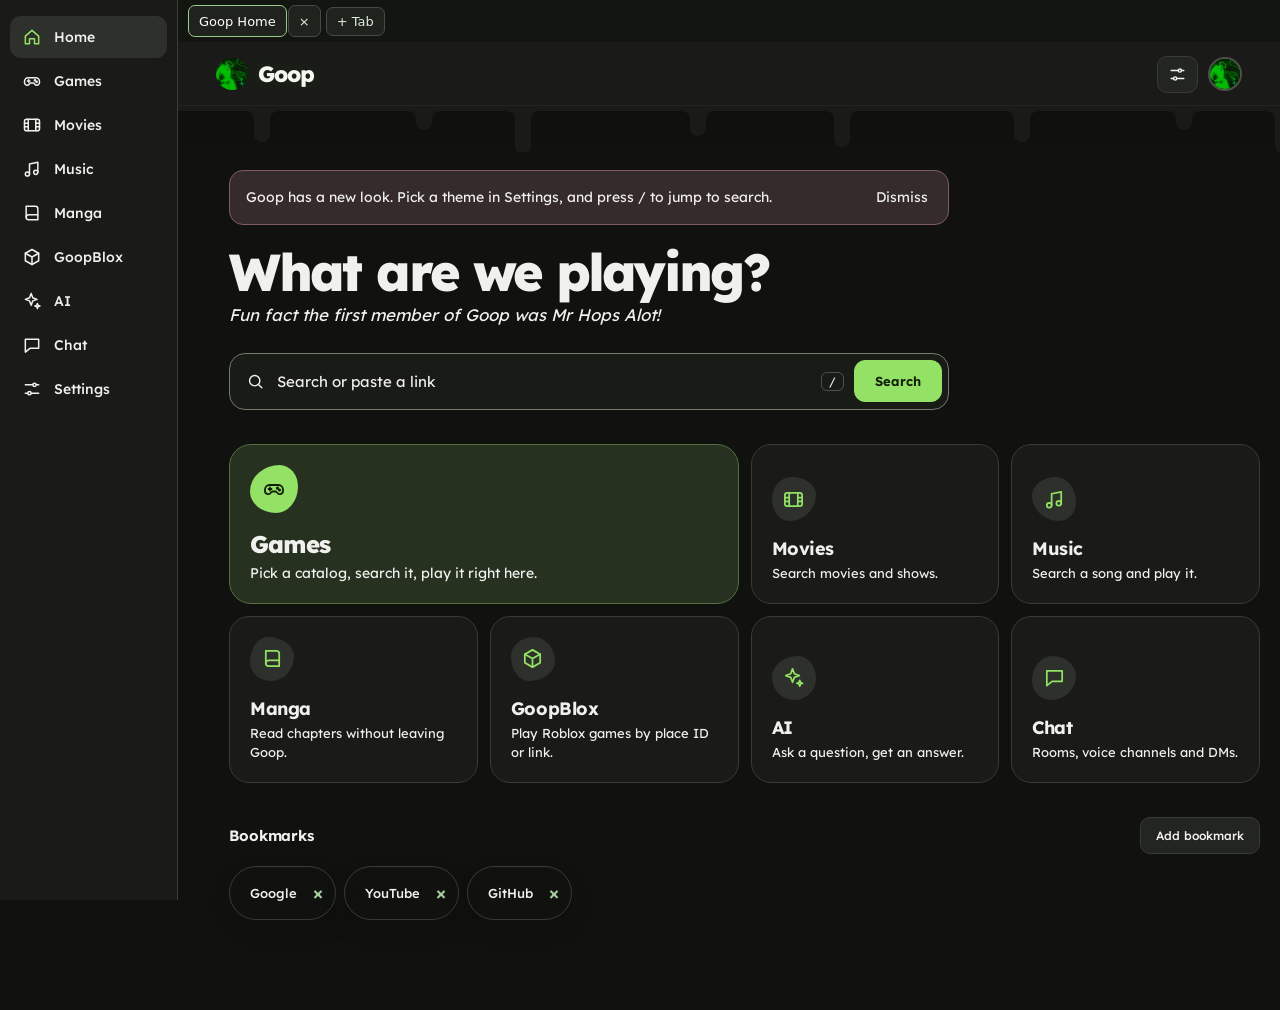
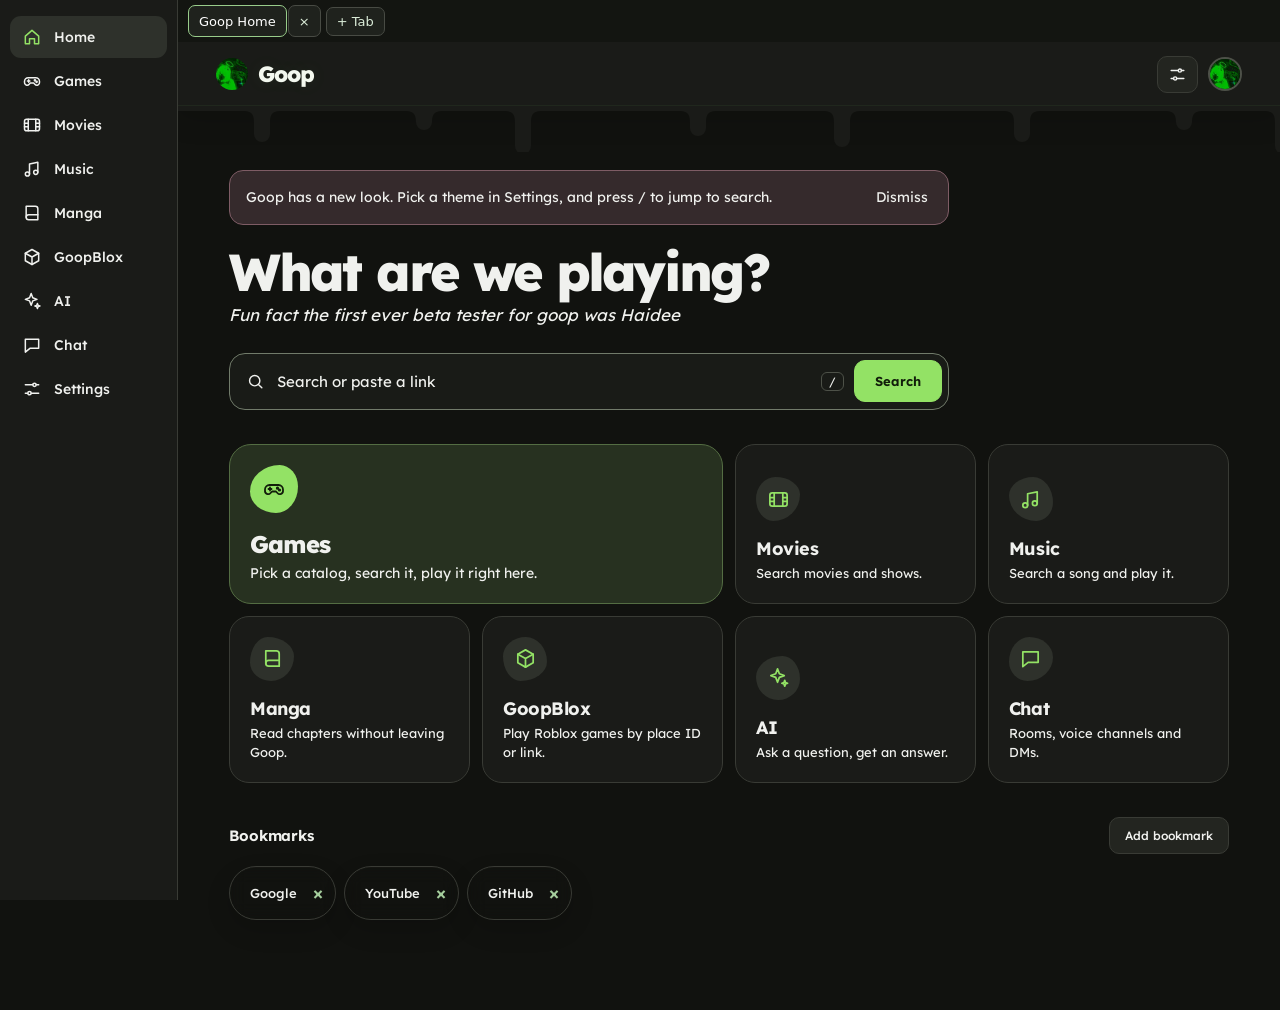
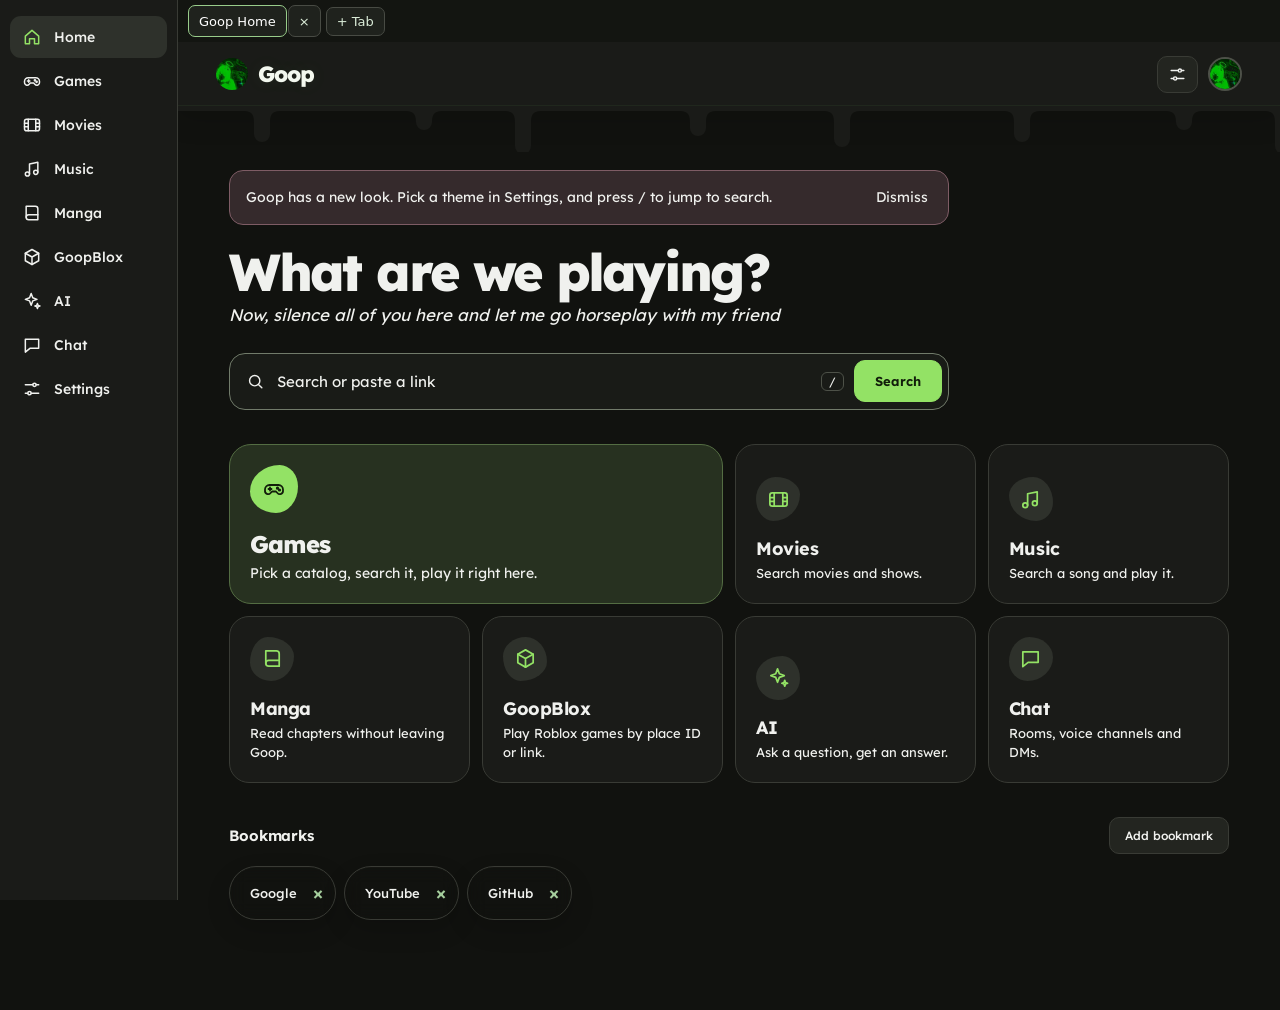
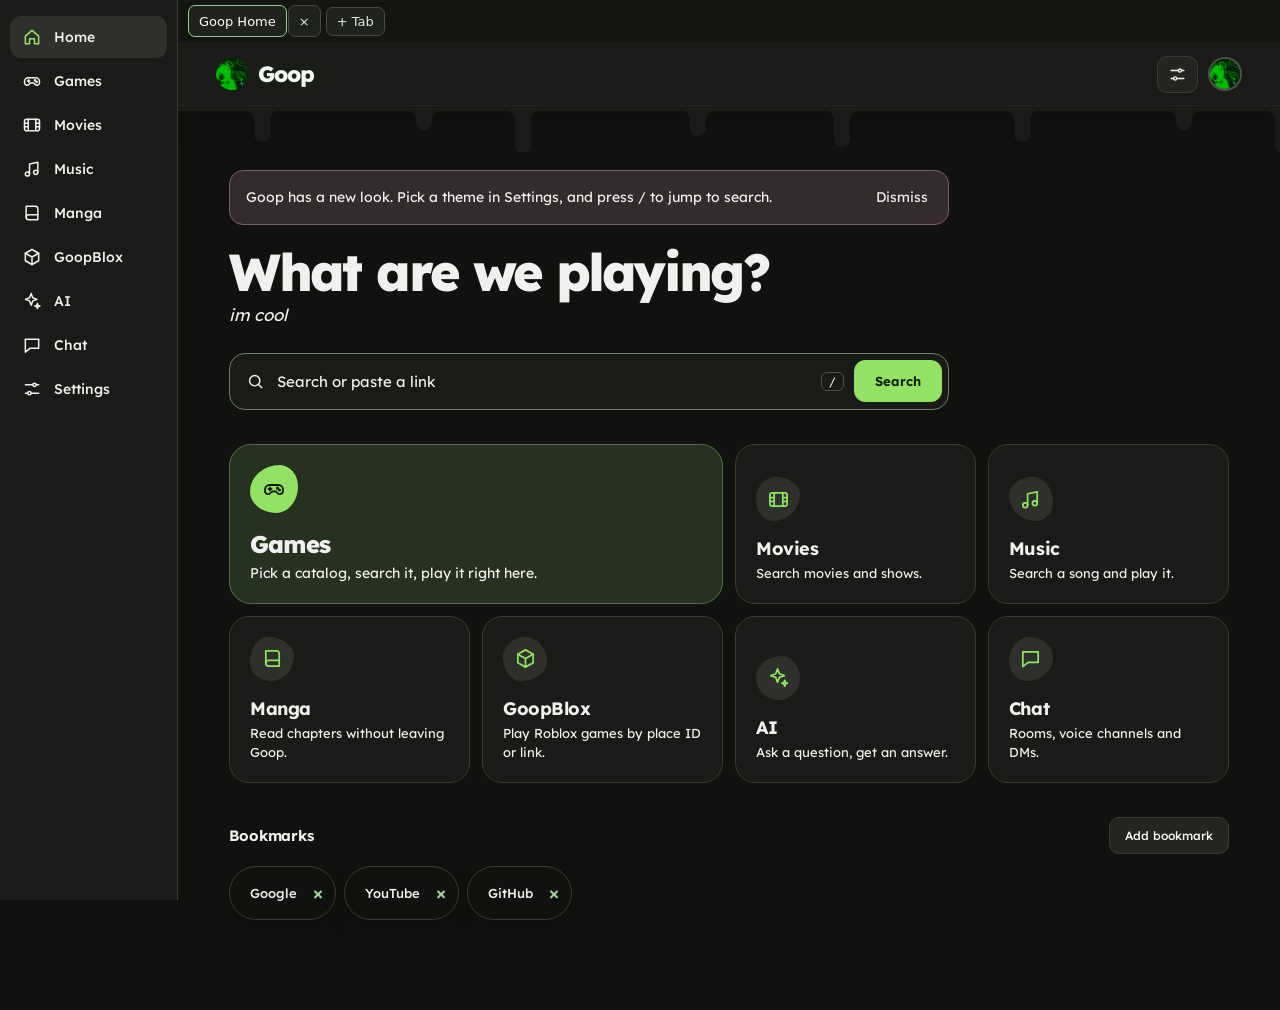
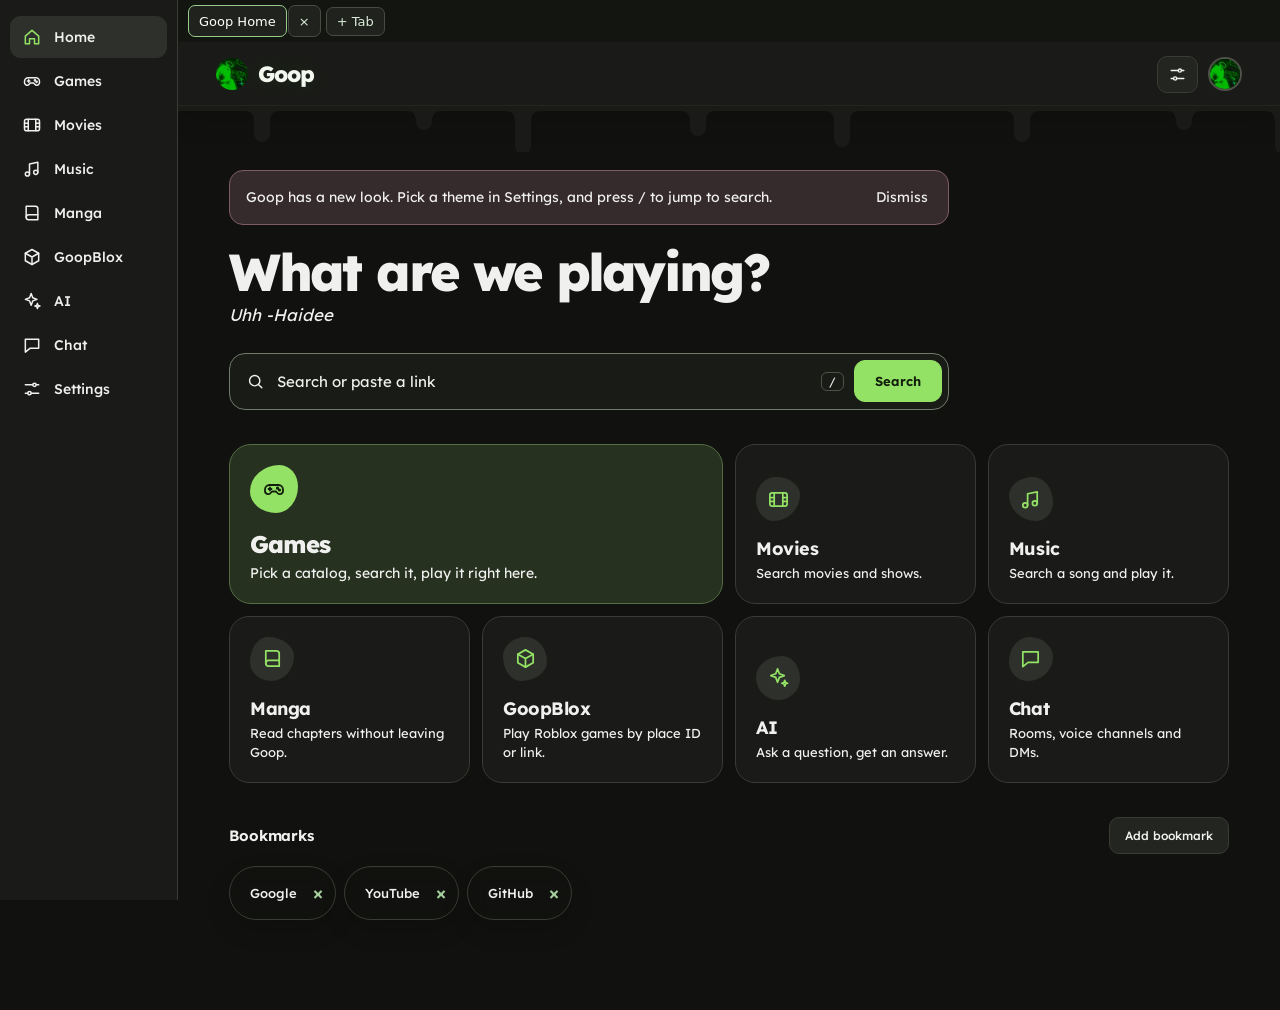
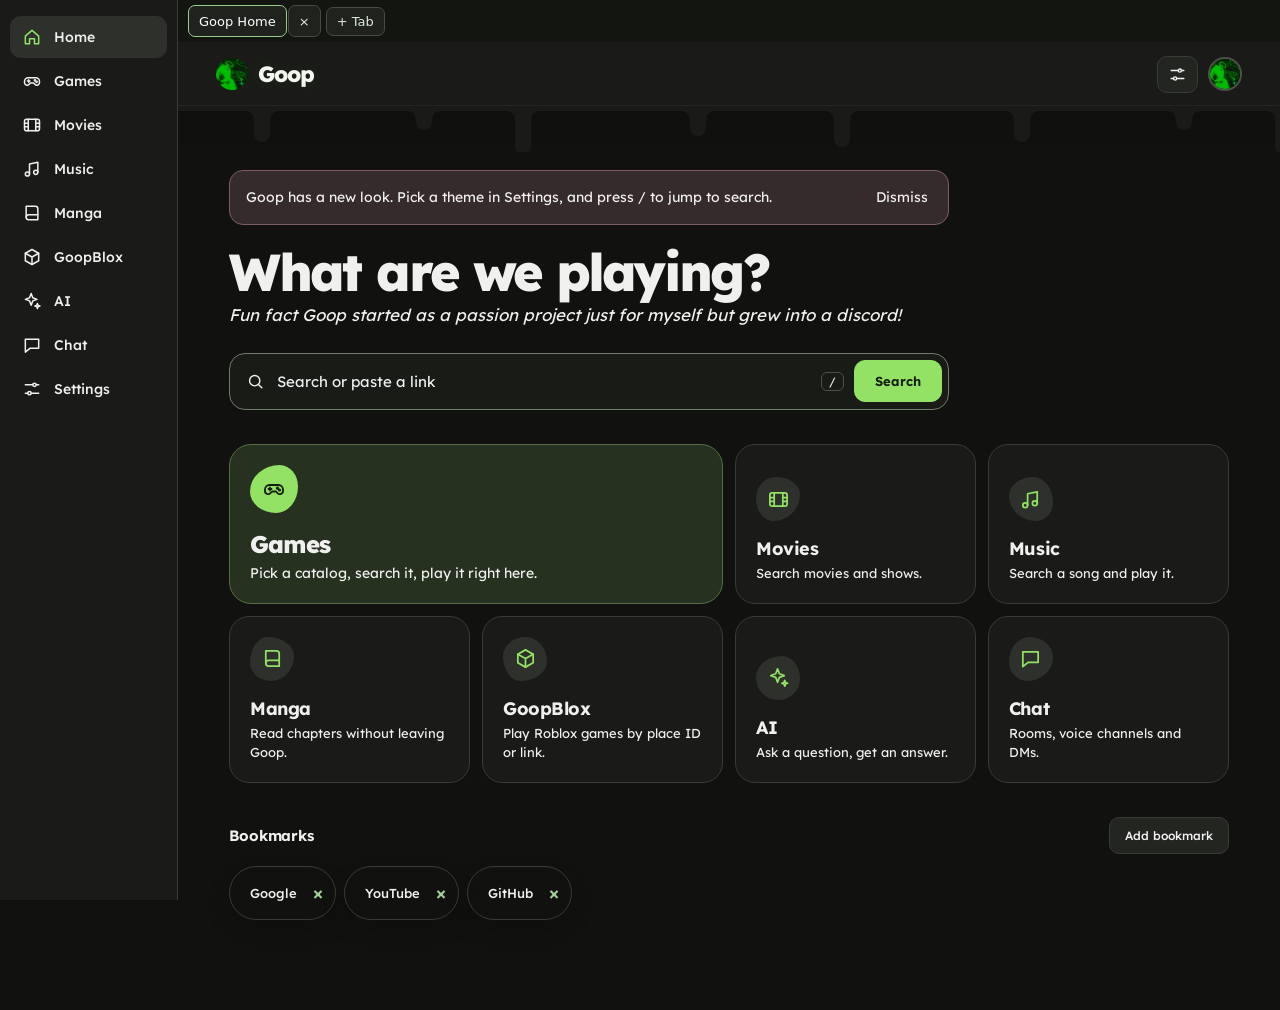
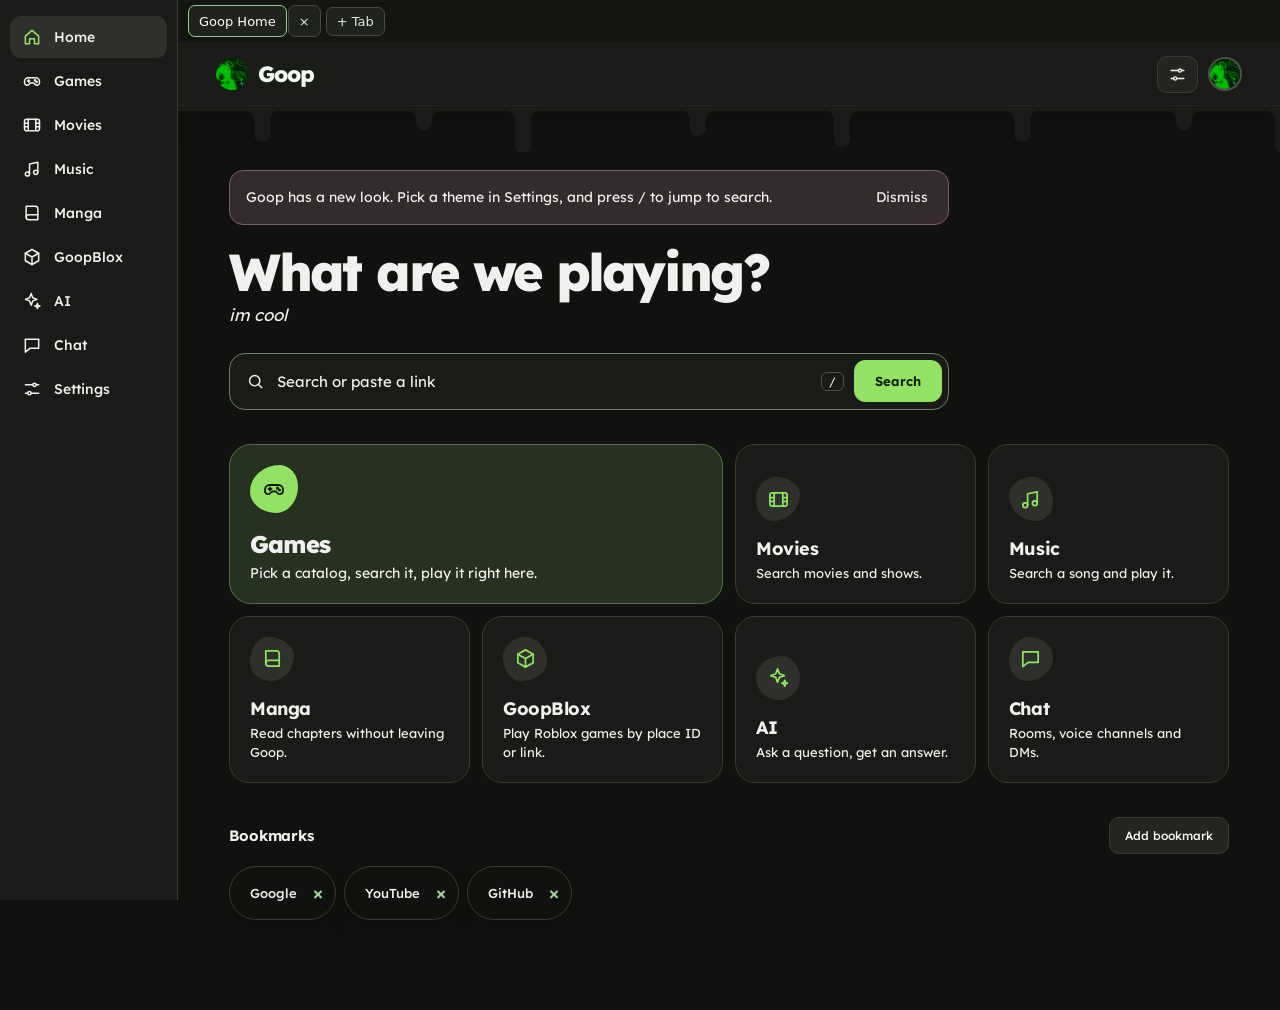
